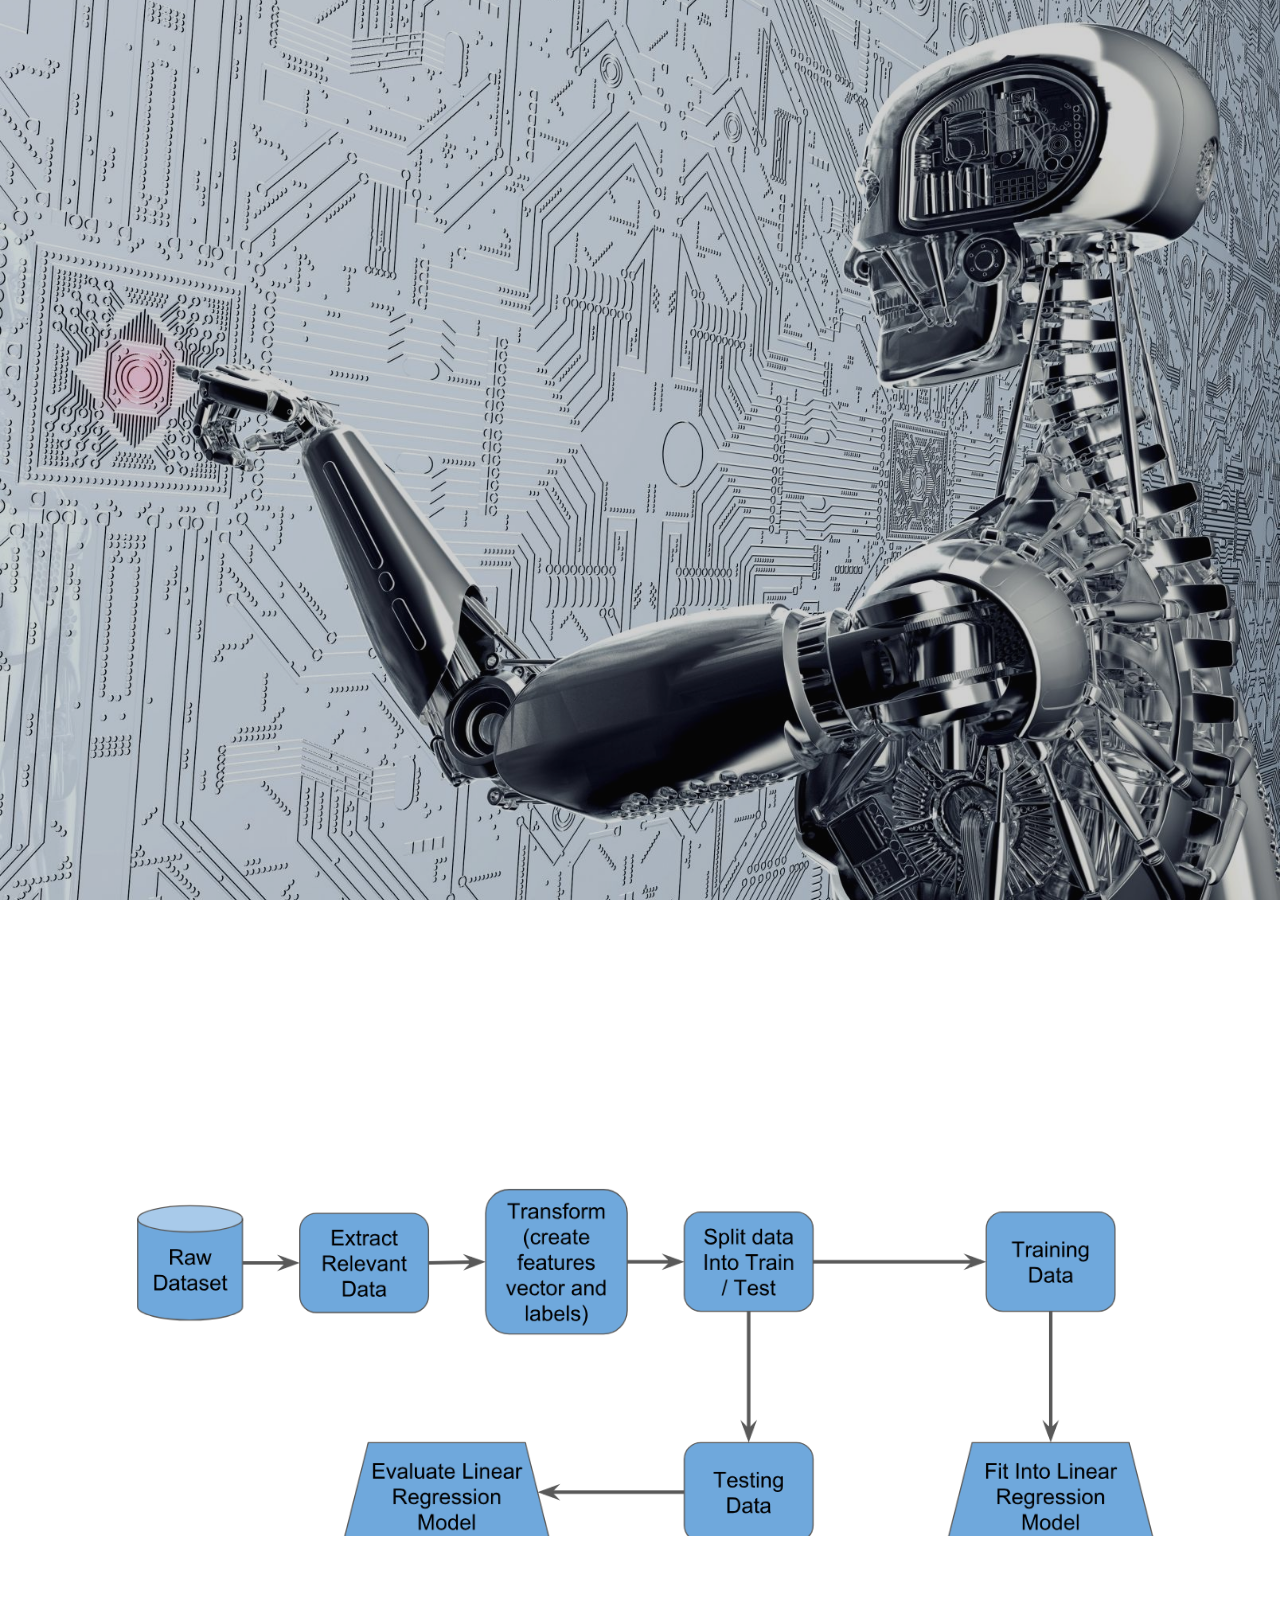
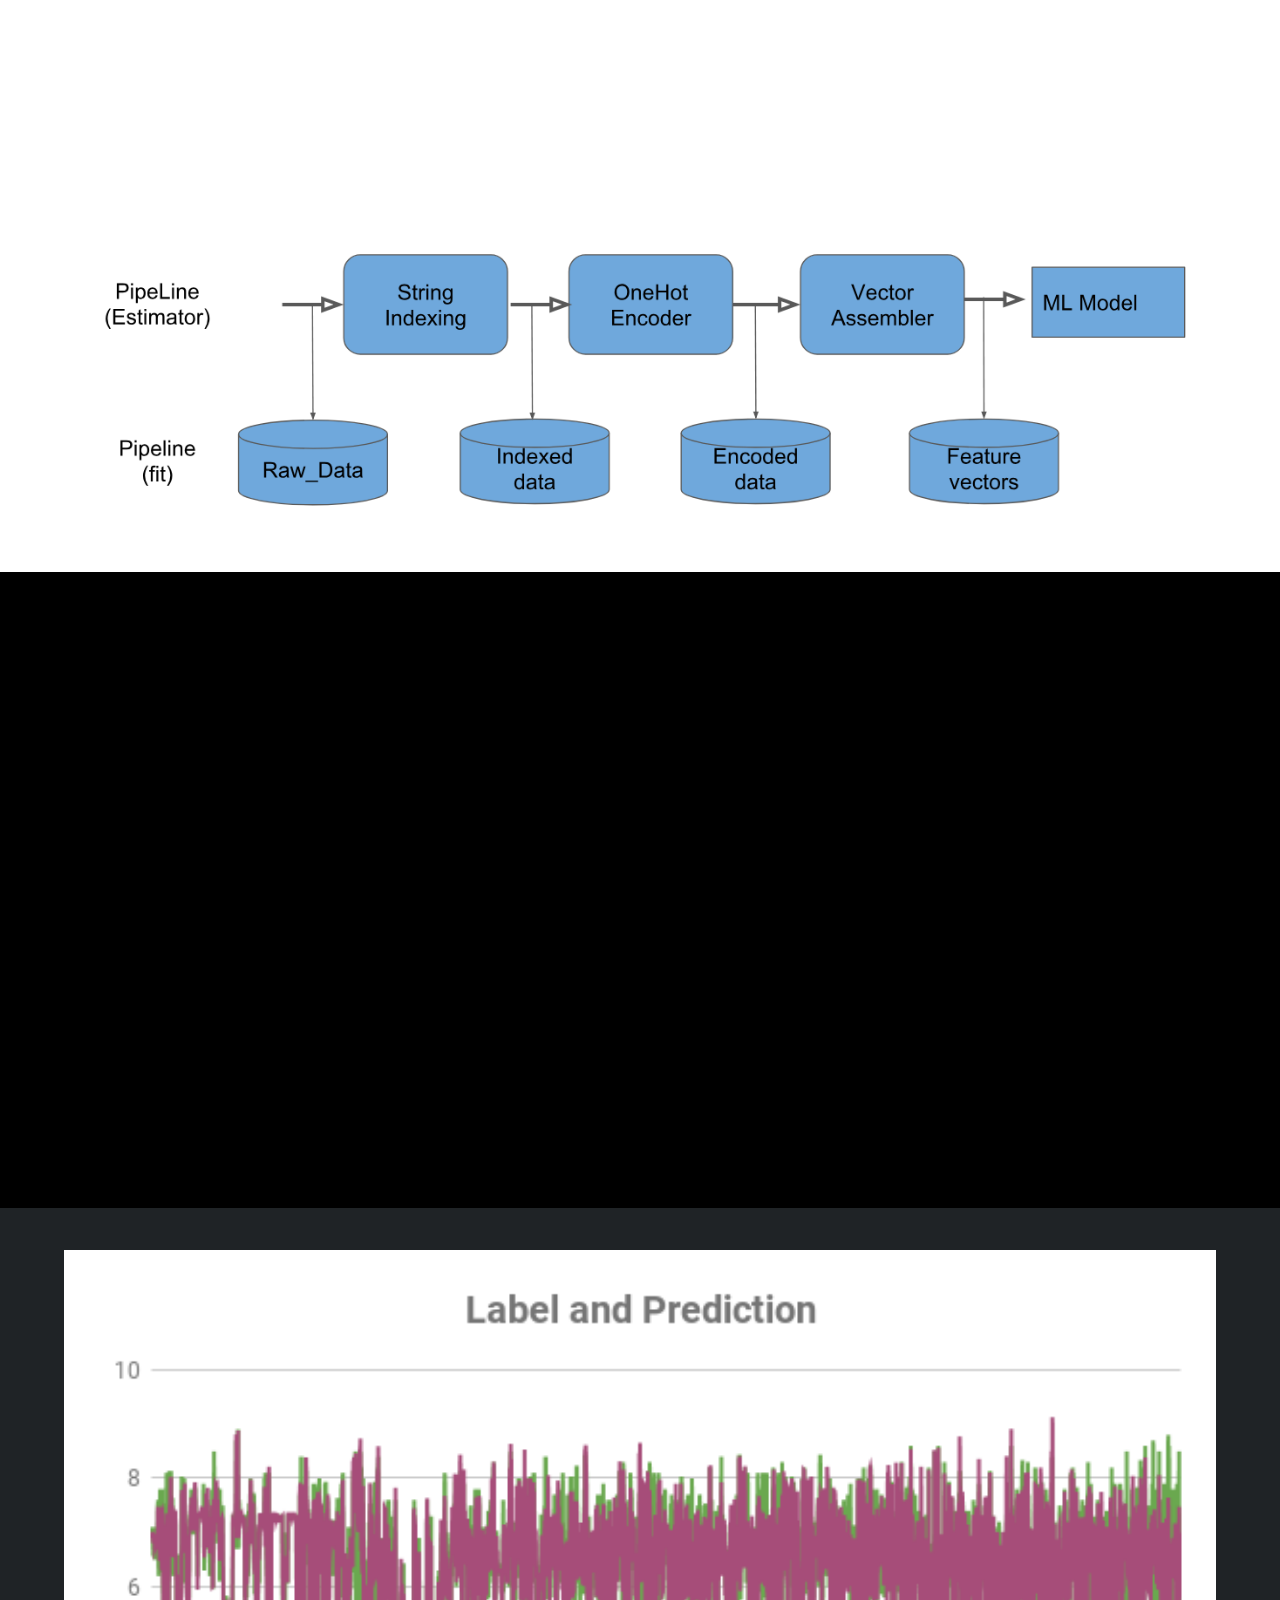
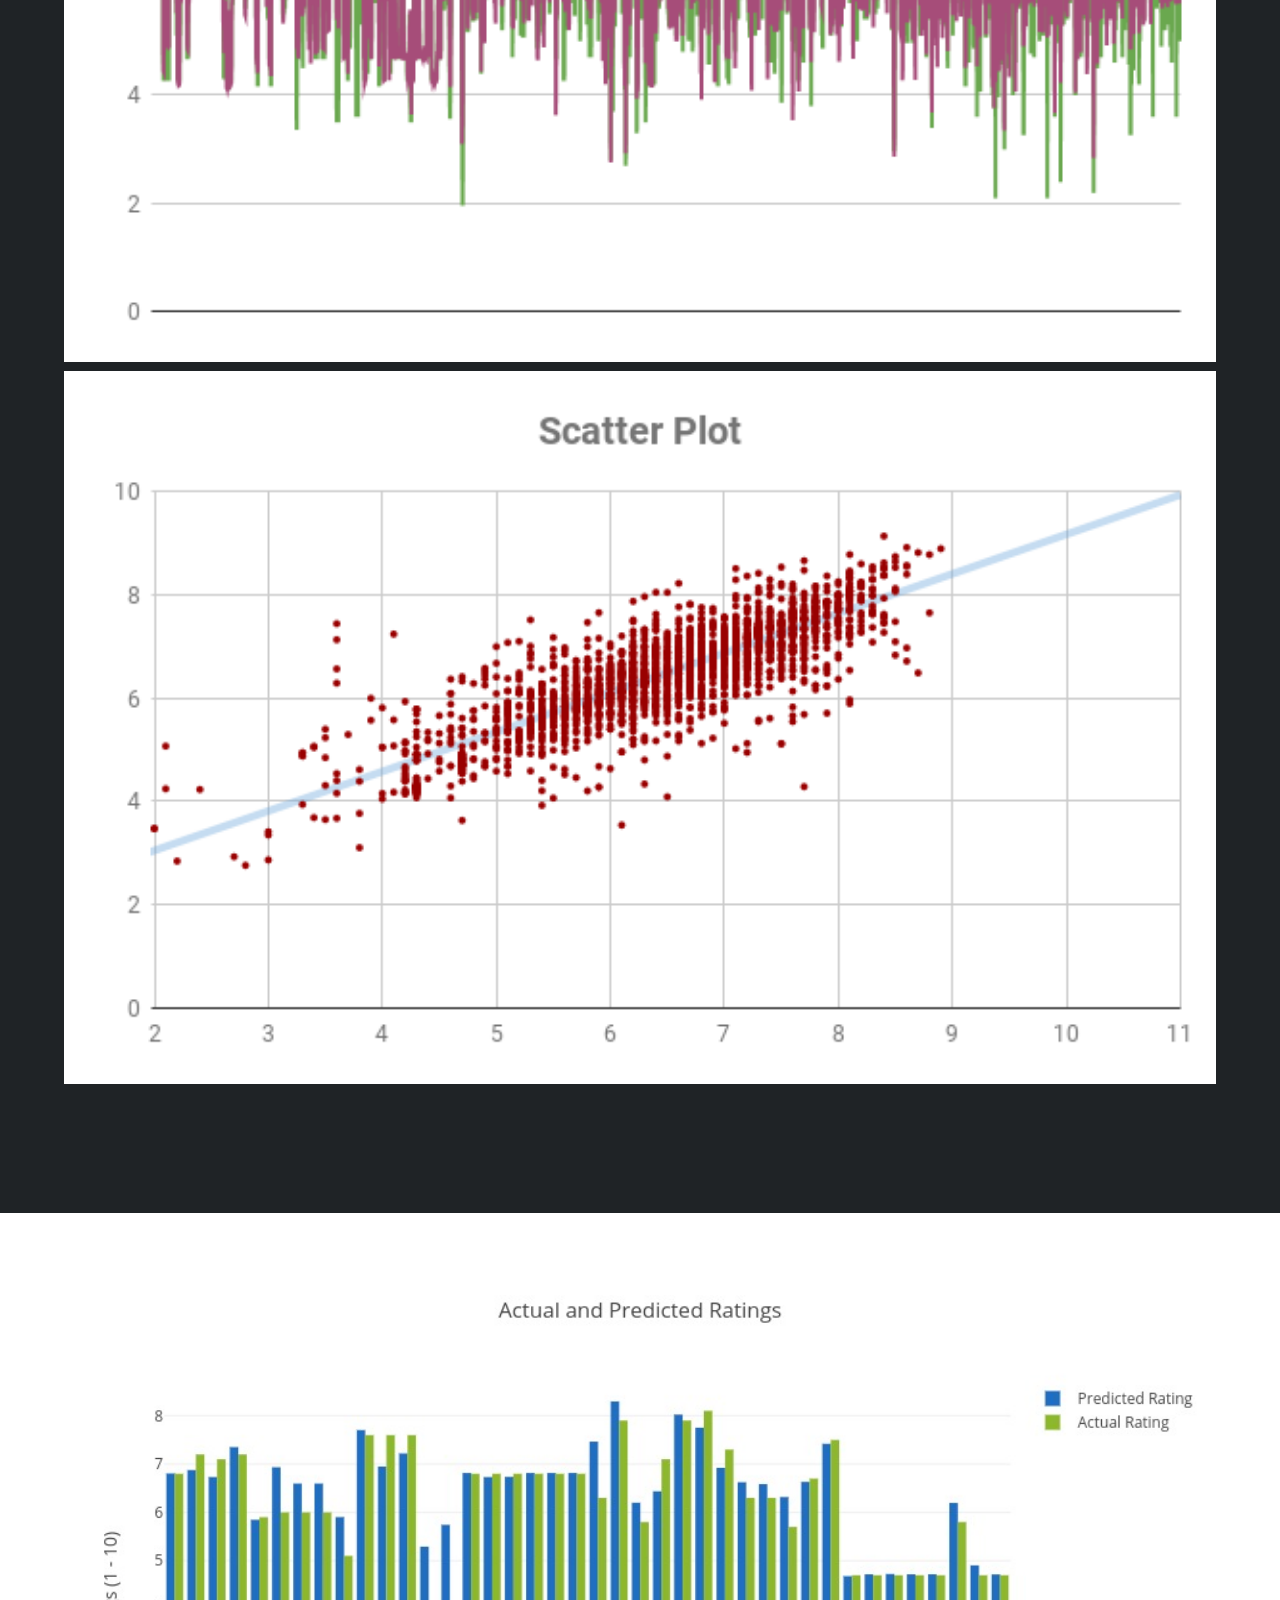
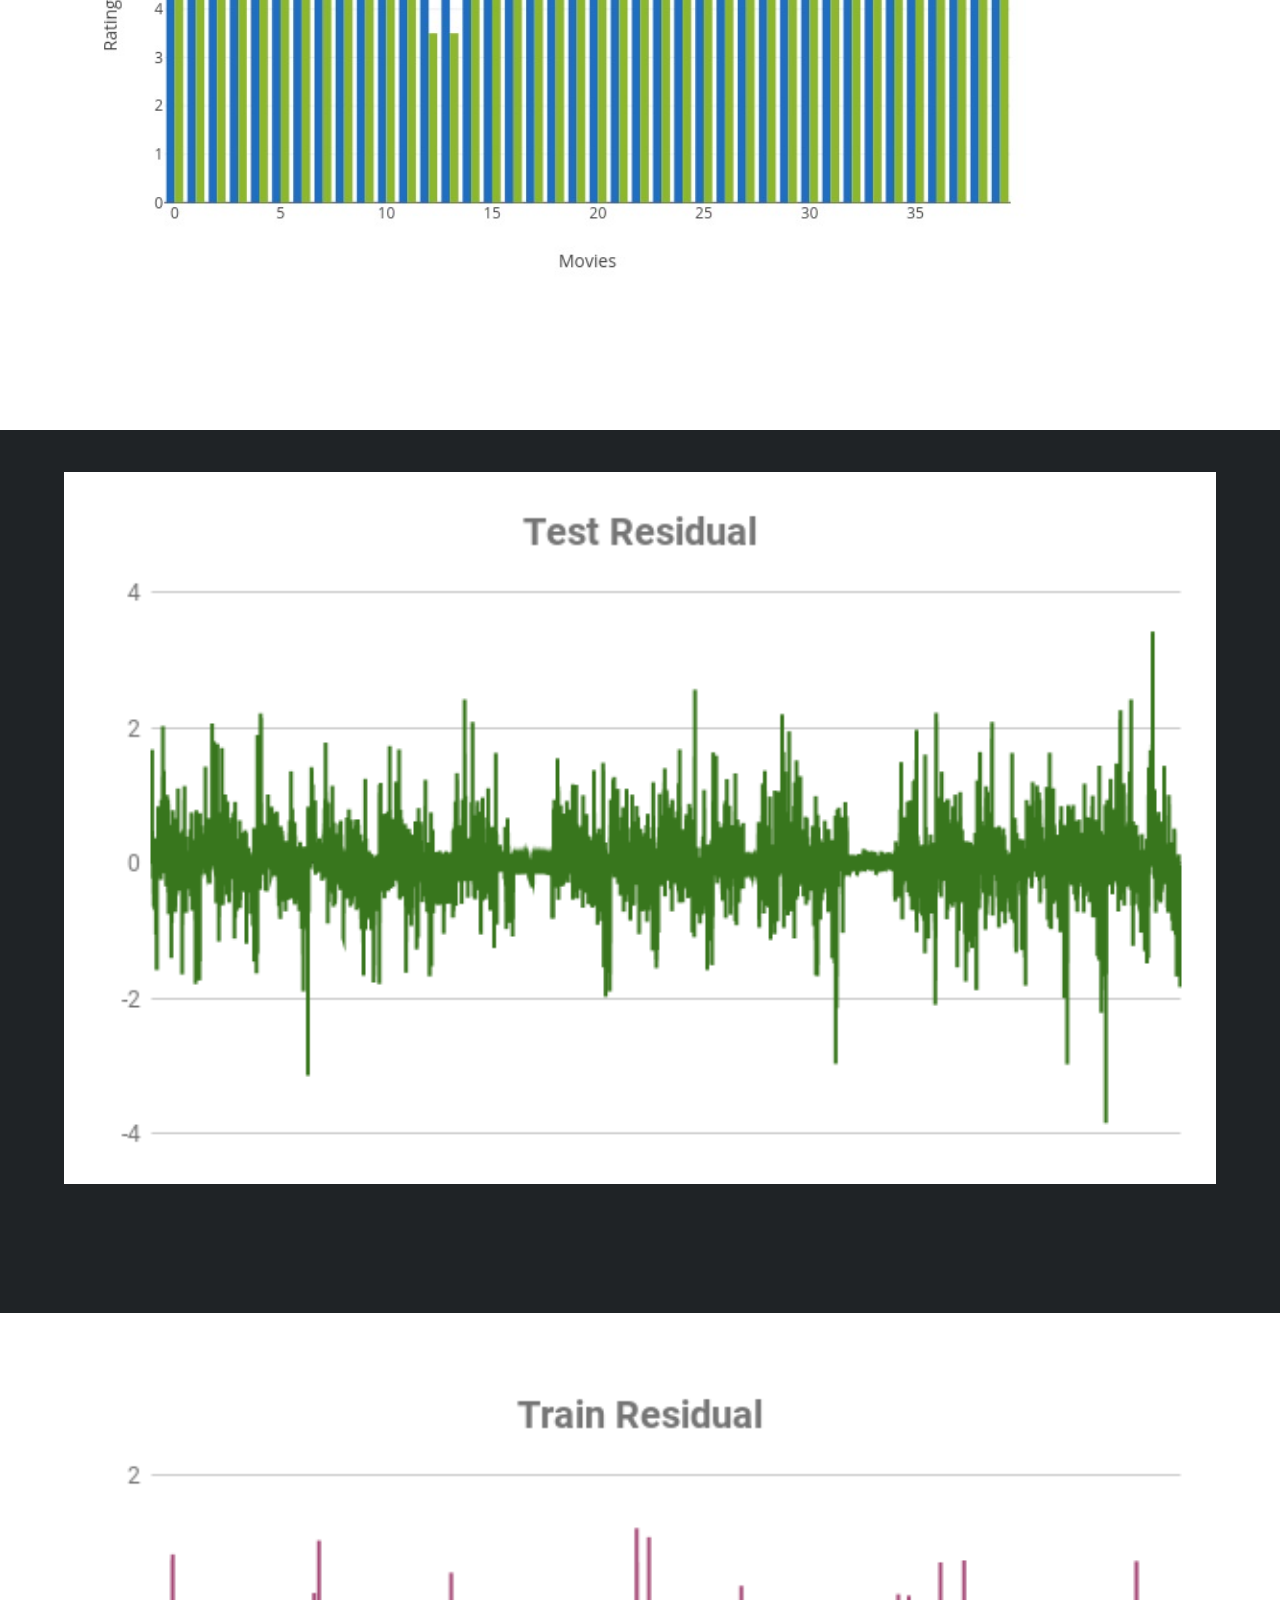
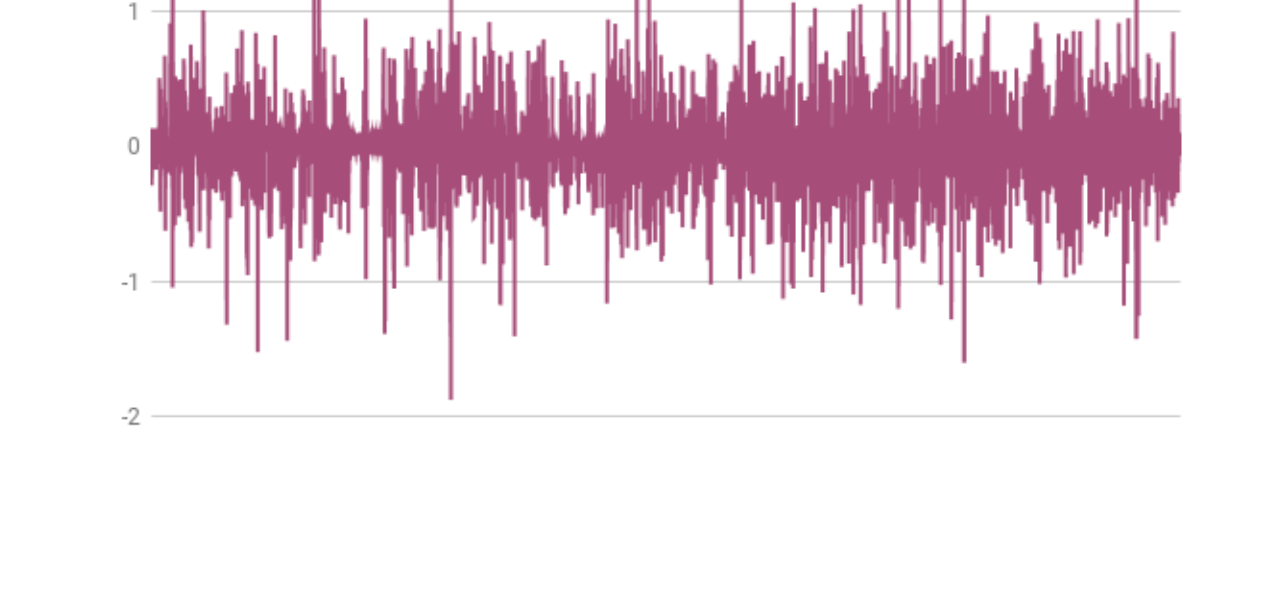
==== machine learning.html @ f6839bbe "Add files via upload" ====
<!DOCTYPE html>
<html class="no-js" lang="en">
<head>

   <!--- basic page needs
   ================================================== -->
   <meta charset="utf-8">
	<title>MRPM</title>
	<meta name="description" content="">  
	<meta name="author" content="">

   <!-- mobile specific metas
   ================================================== -->
	<meta name="viewport" content="width=device-width, initial-scale=1, maximum-scale=1">

 	<!-- CSS
   ================================================== -->
   <link rel="stylesheet" href="css/base.css">
   <link rel="stylesheet" href="css/vendor.css">  
   <link rel="stylesheet" href="css/main.css">  

   <!-- script
   ================================================== -->
	<script src="js/modernizr.js"></script>
	<script src="js/pace.min.js"></script>

   <!-- favicons
	================================================== -->
	<link rel="shortcut icon" href="abc.png" type="image/x-icon">
	<link rel="icon" href="abc.png" type="image/x-icon">

</head>

<body id="top">


   <!-- Machine Learning
   ================================================== -->
   <section id="home" style="background-image: url(./images/ml1.jpg);">
    <div class="overlay"></div>
    <div class="home-content-table">  
       <div class="home-content-tablecell">
        <div class="row">
          <div class="col-twelve">            
            <h3 class="animate-intro"></h3>
            <h1 class="animate-intro">
              Machine <br>
              Learning
            </h1> 
            <div class="more animate-intro">
              <a class="smoothscroll button stroke" href="#about">
                Learn More
              </a>
            </div>    
          </div> <!-- end col-twelve --> 
        </div> <!-- end row --> 
       </div> <!-- end home-content-tablecell -->        
    </div> <!-- end home-content-table -->
   </section> <!-- end home -->

<!-- Architecture
   ================================================== -->
   <section id="ML Architecture">
   <section id="about">
      <div class="col-full">
        <h3 class="animate-this">Architecture</h3>
        <img src="images/ML Archi.png" alt="Architecture" style="width:90%;height:90%;">
   </section> <!-- end about -->
 </section>


 <!-- Architecture
   ================================================== -->
   <section id="Pipeline">
   <section id="about">
      <div class="col-full">
        <h3 class="animate-this">Pipeline</h3>
        <img src="images/ML pipeline.png" alt="Pipeline" style="width:90%;height:90%;">
   </section> <!-- end about -->
 </section>


  <!-- about
   ================================================== -->
   <section id="about" style="background: black;">

    <div class="row about-wrap">
      <div class="col-full">
        <div class="about-profile-bg"></div>
        <div class="intro">
          <h3 class="animate-this">Result</h3><br><br>
          <div class="col-twelve">            
            <div class="more animate-intro">
              <div class="col-twelve">
                <a  class="smoothscroll button stroke" href="http://localhost:8888/notebooks/Movie_Rating_Prediction.ipynb/#/" target="_blank">Jupyter</a>
                <a  class="smoothscroll button stroke" href="#SP">Scatter Plot</a>
                <a  class="smoothscroll button stroke" href="#Comparison">Comparison</a>
                <a  class="smoothscroll button stroke" href="#Test">Test Residual</a>
                <a  class="smoothscroll button stroke" href="#Train">Train Residual</a>
                
              </div> 
            </div>   
            <script>
              function mySA(name) {
                var e = document.getElementById(name);
                 if(e.style.display === 'none')
                    e.style.display = 'block';
                 else
                    e.style.display = 'none';
                }
            </script> 
          </div> <!-- end col-twelve --> 
        </div> <!-- end row --> 
      </div> <!-- end col-full  -->
    </div> <!-- end about-wrap  -->
   </section> <!-- end about -->
 
 <!-- Jupyter
   ================================================== 
   <section id="Jupyter" style="display:block">
   <section id="about" >
      <iframe src="http://localhost:8888/notebooks/Movie_Rating_Prediction.ipynb/" style="height: 1000px; width: 90%;"></iframe>
   </section> 
 </section> -->

<!-- Plot
   ================================================== -->
   <section id="SP" style="display:block">
   <section id="about" style="background: #1f2326;">   
          <img src="images/graph/LabelPrediction.png" alt="LabelPrediction" style="width:90%;height:90%;">
          <img src="images/graph/scatterPlot.png" alt="scatterPlot" style="width:90%;height:90%;">
   </section> <!-- end about -->
 </section>

<!-- Comparison
   ================================================== -->
   <section id="Comparison" style="display:block">
   <section id="about">
      <img src="images/graph/Comparison.jpeg" alt="Comparison" style="width:90%;height:90%;">
   </section> <!-- end about -->
 </section>

<!-- Test Residual
   ================================================== -->
   <section id="Test" style="display:block">
   <section id="about" style="background: #1f2326;">    
      <img src="images/graph/Test Residual.png" alt="Test Residual" style="width:90%;height:90%;">
   </section> <!-- end about -->
 </section>

 <!-- Train Residual
   ================================================== -->
   <section id="Train" style="display:block">
   <section id="about" >
      <img src="images/graph/Train Residual.png" alt="Train Residual" style="width:90%;height:90%;">
   </section> <!-- end about -->
 </section>


   <!-- Java Script
   ================================================== --> 
   <script src="js/jquery-2.1.3.min.js"></script>
   <script src="js/plugins.js"></script>
   <script src="js/main.js"></script>

</body>

</html>
---- css/base.css ----
/* =================================================================== 
 *
 *  Infinity v1.0 Base Stylesheet
 *  01-02-2017
 *  ------------------------------------------------------------------
 *  TOC:
 *  01. reset
 *  02. basic/base setup styles
 *  03. grid
 *  04. MISC
 *
 * =================================================================== */

/* ===================================================================
 *  01. reset - normalize.css v3.0.2 | MIT License | git.io/normalize
 *
 * ------------------------------------------------------------------- */
html {
  font-family: sans-serif;
  -ms-text-size-adjust: 100%;
  -webkit-text-size-adjust: 100%;
}

body {
  margin: 0;
}

article,
aside,
details,
figcaption,
figure,
footer,
header,
hgroup,
main,
menu,
nav,
section,
summary {
  display: block;
}

audio, canvas, progress, video {
  display: inline-block;
  vertical-align: baseline;
}

audio:not([controls]) {
  display: none;
  height: 0;
}

[hidden],
template {
  display: none;
}

a {
  background: transparent;
}

a:active, a:hover {
  outline: 0;
}

abbr[title] {
  border-bottom: 1px dotted;
}

b, strong {
  font-weight: bold;
}

dfn {
  font-style: italic;
}

h1 {
  font-size: 2em;
  margin: 0.67em 0;
}

mark {
  background: #ff0;
  color: #000;
}

small {
  font-size: 80%;
}

sub,
sup {
  font-size: 75%;
  line-height: 0;
  position: relative;
  vertical-align: baseline;
}

sup {
  top: -0.5em;
}

sub {
  bottom: -0.25em;
}

img {
  border: 0;
}

svg:not(:root) {
  overflow: hidden;
}

figure {
  margin: 1em 40px;
}

hr {
  -moz-box-sizing: content-box;
  box-sizing: content-box;
  height: 0;
}

pre {
  overflow: auto;
}

code,
kbd,
pre,
samp {
  font-family: monospace, monospace;
  font-size: 1em;
}

button, input, optgroup,
select, textarea {
  color: inherit;
  font: inherit;
  margin: 0;
}

button {
  overflow: visible;
}

button, select {
  text-transform: none;
}

button,
html input[type="button"],
input[type="reset"],
input[type="submit"] {
  -webkit-appearance: button;
  cursor: pointer;
}

button[disabled],
html input[disabled] {
  cursor: default;
}

button::-moz-focus-inner,
input::-moz-focus-inner {
  border: 0;
  padding: 0;
}

input {
  line-height: normal;
}

input[type="checkbox"],
input[type="radio"] {
  box-sizing: border-box;
  padding: 0;
}

input[type="number"]::-webkit-inner-spin-button,
input[type="number"]::-webkit-outer-spin-button {
  height: auto;
}

input[type="search"] {
  -webkit-appearance: textfield;
  -moz-box-sizing: content-box;
  -webkit-box-sizing: content-box;
  box-sizing: content-box;
}

input[type="search"]::-webkit-search-cancel-button,
input[type="search"]::-webkit-search-decoration {
  -webkit-appearance: none;
}

fieldset {
  border: 1px solid #c0c0c0;
  margin: 0 2px;
  padding: 0.35em 0.625em 0.75em;
}

legend {
  border: 0;
  padding: 0;
}

textarea {
  overflow: auto;
}

optgroup {
  font-weight: bold;
}

table {
  border-collapse: collapse;
  border-spacing: 0;
}

td, th {
  padding: 0;
}

/* ===================================================================
 *  02. basic/base setup styles - (_basic.scss)
 *
 * ------------------------------------------------------------------- */
html {
  font-size: 62.5%;
  box-sizing: border-box;
}

*,
*::before,
*::after {
  box-sizing: inherit;
}

body {
  font-weight: normal;
  line-height: 1;
  text-rendering: optimizeLegibility;
  word-wrap: break-word;
  -webkit-overflow-scrolling: touch;
  -webkit-text-size-adjust: none;
}

body, input, button {
  -moz-osx-font-smoothing: grayscale;
  -webkit-font-smoothing: antialiased;
}

/* ------------------------------------------------------------------- 
 * Media - (_basic.scss)
 * ------------------------------------------------------------------- */
img, video {
  max-width: 100%;
  height: auto;
}

/* ------------------------------------------------------------------- 
 * Typography resets - (_basic.scss)
 * ------------------------------------------------------------------- */
div, dl, dt, dd, ul, ol, li, h1, h2, h3, h4, h5, h6, pre, form, p, blockquote, th, td {
  margin: 0;
  padding: 0;
}

h1, h2, h3, h4, h5, h6 {
  -webkit-font-variant-ligatures: common-ligatures;
  -moz-font-variant-ligatures: common-ligatures;
  font-variant-ligatures: common-ligatures;
  text-rendering: optimizeLegibility;
}

em, i {
  font-style: italic;
  line-height: inherit;
}

strong, b {
  font-weight: bold;
  line-height: inherit;
}

small {
  font-size: 60%;
  line-height: inherit;
}

ol, ul {
  list-style: none;
}

li {
  display: block;
}

/* ------------------------------------------------------------------- 
 * links - (_basic.scss)
 * ------------------------------------------------------------------- */
a {
  text-decoration: none;
  line-height: inherit;
}

a img {
  border: none;
}

/* ------------------------------------------------------------------- 
 * inputs - (_basic.scss)
 * ------------------------------------------------------------------- */
fieldset {
  margin: 0;
  padding: 0;
}

input[type="email"],
input[type="number"],
input[type="search"],
input[type="text"],
input[type="tel"],
input[type="url"],
input[type="password"],
textarea {
  -webkit-appearance: none;
  -moz-appearance: none;
  -ms-appearance: none;
  -o-appearance: none;
  appearance: none;
}

/* ===================================================================
 *  03. grid - (_grid.scss)
 *
 * ------------------------------------------------------------------- */
.row {
  width: 94%;
  max-width: 1170px;
  margin: 0 auto;
}
.row:before, .row:after {
  content: "";
  display: table;
}
.row:after {
  clear: both;
}

.row .row {
  width: auto;
  max-width: none;
  margin-left: -20px;
  margin-right: -20px;
}

[class*="col-"], .bgrid {
  float: left;
}

[class*="col-"] + [class*="col-"].end {
  float: right;
}

[class*="col-"] {
  padding: 0 20px;
}

.col-one {
  width: 8.33333%;
}

.col-two, .col-1-6 {
  width: 16.66667%;
}

.col-three, .col-1-4 {
  width: 25%;
}

.col-four, .col-1-3 {
  width: 33.33333%;
}

.col-five {
  width: 41.66667%;
}

.col-six, .col-1-2 {
  width: 50%;
}

.col-seven {
  width: 58.33333%;
}

.col-eight, .col-2-3 {
  width: 66.66667%;
}

.col-nine, .col-3-4 {
  width: 75%;
}

.col-ten, .col-5-6 {
  width: 83.33333%;
}

.col-eleven {
  width: 91.66667%;
}

.col-twelve, .col-full {
  width: 100%;
}

/* ------------------------------------------------------------------- 
 * small screens - (_grid.scss)
 * ------------------------------------------------------------------- */
@media screen and (max-width: 1024px) {
  .row .row {
    margin-left: -18px;
    margin-right: -18px;
  }

  [class*="col-"] {
    padding: 0 18px;
  }
}
/* ------------------------------------------------------------------- 
 * tablets - (_grid.scss)
 * ------------------------------------------------------------------- */
@media screen and (max-width: 768px) {
  .row {
    width: auto;
    padding-left: 30px;
    padding-right: 30px;
  }

  .row .row {
    padding-left: 0;
    padding-right: 0;
    margin-left: -15px;
    margin-right: -15px;
  }

  [class*="col-"] {
    padding: 0 15px;
  }

  .tab-1-4 {
    width: 25%;
  }

  .tab-1-3 {
    width: 33.33333%;
  }

  .tab-1-2 {
    width: 50%;
  }

  .tab-2-3 {
    width: 66.66667%;
  }

  .tab-3-4 {
    width: 75%;
  }

  .tab-full {
    width: 100%;
  }
}
/* ------------------------------------------------------------------- 
 * large mobile devices - (_grid.scss)
 * ------------------------------------------------------------------- */
@media screen and (max-width: 600px) {
  .row {
    padding-left: 25px;
    padding-right: 25px;
  }

  .row .row {
    margin-left: -10px;
    margin-right: -10px;
  }

  [class*="col-"] {
    padding: 0 10px;
  }

  .mob-1-4 {
    width: 25%;
  }

  .mob-1-2 {
    width: 50%;
  }

  .mob-3-4 {
    width: 75%;
  }

  .mob-full {
    width: 100%;
  }
}
/* ------------------------------------------------------------------- 
 * small mobile devices - (_grid.scss)
 * ------------------------------------------------------------------- */
@media screen and (max-width: 400px) {
  .row .row {
    padding-left: 0;
    padding-right: 0;
    margin-left: 0;
    margin-right: 0;
  }

  [class*="col-"] {
    width: 100% !important;
    float: none !important;
    clear: both !important;
    margin-left: 0;
    margin-right: 0;
    padding: 0;
  }

  [class*="col-"] + [class*="col-"].end {
    float: none;
  }
}
/* ===================================================================
 * block grids - (_grid.scss)
 *
 * ------------------------------------------------------------------- */
[class*="block-"]:before, [class*="block-"]:after {
  content: "";
  display: table;
}
[class*="block-"]:after {
  clear: both;
}

.block-1-6 .bgrid {
  width: 16.66667%;
}

.block-1-4 .bgrid {
  width: 25%;
}

.block-1-3 .bgrid {
  width: 33.33333%;
}

.block-1-2 .bgrid {
  width: 50%;
}

/**
 * Clearing for block grid columns. Allow columns with 
 * different heights to align properly.
 */
.block-1-6 .bgrid:nth-child(6n+1),
.block-1-4 .bgrid:nth-child(4n+1),
.block-1-3 .bgrid:nth-child(3n+1),
.block-1-2 .bgrid:nth-child(2n+1) {
  clear: both;
}

/* ------------------------------------------------------------------- 
 * small screens - (_grid.scss)
 * ------------------------------------------------------------------- */
@media screen and (max-width: 1024px) {
  .block-s-1-6 .bgrid {
    width: 16.66667%;
  }

  .block-s-1-4 .bgrid {
    width: 25%;
  }

  .block-s-1-3 .bgrid {
    width: 33.33333%;
  }

  .block-s-1-2 .bgrid {
    width: 50%;
  }

  .block-s-full .bgrid {
    width: 100%;
    clear: both;
  }

  [class*="block-s-"] .bgrid:nth-child(n) {
    clear: none;
  }

  .block-s-1-6 .bgrid:nth-child(6n+1),
  .block-s-1-4 .bgrid:nth-child(4n+1),
  .block-s-1-3 .bgrid:nth-child(3n+1),
  .block-s-1-2 .bgrid:nth-child(2n+1) {
    clear: both;
  }
}
/* ------------------------------------------------------------------- 
 * tablets - (_grid.scss)
 * ------------------------------------------------------------------- */
@media screen and (max-width: 768px) {
  .block-tab-1-6 .bgrid {
    width: 16.66667%;
  }

  .block-tab-1-4 .bgrid {
    width: 25%;
  }

  .block-tab-1-3 .bgrid {
    width: 33.33333%;
  }

  .block-tab-1-2 .bgrid {
    width: 50%;
  }

  .block-tab-full .bgrid {
    width: 100%;
    clear: both;
  }

  [class*="block-tab-"] .bgrid:nth-child(n) {
    clear: none;
  }

  .block-tab-1-6 .bgrid:nth-child(6n+1),
  .block-tab-1-4 .bgrid:nth-child(4n+1),
  .block-tab-1-3 .bgrid:nth-child(3n+1),
  .block-tab-1-2 .bgrid:nth-child(2n+1) {
    clear: both;
  }
}
/* ------------------------------------------------------------------- 
 * large mobile devices - (_grid.scss)
 * ------------------------------------------------------------------- */
@media screen and (max-width: 600px) {
  .block-mob-1-6 .bgrid {
    width: 16.66667%;
  }

  .block-mob-1-4 .bgrid {
    width: 25%;
  }

  .block-mob-1-3 .bgrid {
    width: 33.33333%;
  }

  .block-mob-1-2 .bgrid {
    width: 50%;
  }

  .block-mob-full .bgrid {
    width: 100%;
    clear: both;
  }

  [class*="block-mob-"] .bgrid:nth-child(n) {
    clear: none;
  }

  .block-mob-1-6 .bgrid:nth-child(6n+1),
  .block-mob-1-4 .bgrid:nth-child(4n+1),
  .block-mob-1-3 .bgrid:nth-child(3n+1),
  .block-mob-1-2 .bgrid:nth-child(2n+1) {
    clear: both;
  }
}
/* ------------------------------------------------------------------- 
 * stack on small mobile devices - (_grid.scss)
 * ------------------------------------------------------------------- */
@media screen and (max-width: 400px) {
  .stack .bgrid {
    width: 100% !important;
    float: none !important;
    clear: both !important;
    margin-left: 0;
    margin-right: 0;
  }
}
/* ===================================================================
 *  04. MISC  - (_grid.scss)
 *
 * ------------------------------------------------------------------- */
 
/* Clearing - (http://nicolasgallagher.com/micro-clearfix-hack/
 */
.group:before, .group:after {
  content: "";
  display: table;
}
.group:after {
  clear: both;
}

/* Misc Helper Styles 
 */
.hide {
  display: none;
}

.invisible {
  visibility: hidden;
}

.antialiased {
  -webkit-font-smoothing: antialiased;
  -moz-osx-font-smoothing: grayscale;
}

.overflow-hidden {
  overflow: hidden;
}

.remove-bottom {
  margin-bottom: 0;
}

.half-bottom {
  margin-bottom: 1.5rem !important;
}

.add-bottom {
  margin-bottom: 3rem !important;
}

.no-border {
  border: none;
}

.full-width {
  width: 100%;
}

.text-center {
  text-align: center;
}

.text-left {
  text-align: left;
}

.text-right {
  text-align: right;
}

.pull-left {
  float: left;
}

.pull-right {
  float: right;
}

.align-center {
  margin-left: auto;
  margin-right: auto;
  text-align: center;
}
---- css/vendor.css ----
/* =================================================================== 
 *
 *  Infinity v1.0 Vendor/Third Party CSS 
 *  01-02-2017
 *  ------------------------------------------------------------------
 *
 *  TOC:
 *  01. Animate.css
 *  02. Lightgallery 
 *  03. Owl Carousel 
 *  04. Flexslider
 *
 * =================================================================== */

/**
 * 01. 
 * Animate.css - http://daneden.me/animate
 * Licensed under the MIT license - http://opensource.org/licenses/MIT
 *
 * Copyright (c) 2015 Daniel Eden
 * ===================================================================
 */
.animated {
  -webkit-animation-duration: 1s;
  animation-duration: 1s;
  -webkit-animation-fill-mode: both;
  animation-fill-mode: both;
}

.animated.infinite {
  -webkit-animation-iteration-count: infinite;
  animation-iteration-count: infinite;
}

.animated.hinge {
  -webkit-animation-duration: 2s;
  animation-duration: 2s;
}

.animated.bounceIn, .animated.bounceOut, .animated.flipOutX, .animated.flipOutY {
  -webkit-animation-duration: .75s;
  animation-duration: .75s;
}

@-webkit-keyframes bounce {
  20%,53%,80%,from,to {
    -webkit-animation-timing-function: cubic-bezier(0.215, 0.61, 0.355, 1);
    animation-timing-function: cubic-bezier(0.215, 0.61, 0.355, 1);
    -webkit-transform: translate3d(0, 0, 0);
    transform: translate3d(0, 0, 0);
  }
  40%,43% {
    -webkit-animation-timing-function: cubic-bezier(0.755, 0.05, 0.855, 0.06);
    animation-timing-function: cubic-bezier(0.755, 0.05, 0.855, 0.06);
    -webkit-transform: translate3d(0, -30px, 0);
    transform: translate3d(0, -30px, 0);
  }
  70% {
    -webkit-animation-timing-function: cubic-bezier(0.755, 0.05, 0.855, 0.06);
    animation-timing-function: cubic-bezier(0.755, 0.05, 0.855, 0.06);
    -webkit-transform: translate3d(0, -15px, 0);
    transform: translate3d(0, -15px, 0);
  }
  90% {
    -webkit-transform: translate3d(0, -4px, 0);
    transform: translate3d(0, -4px, 0);
  }
}
@keyframes bounce {
  20%,53%,80%,from,to {
    -webkit-animation-timing-function: cubic-bezier(0.215, 0.61, 0.355, 1);
    animation-timing-function: cubic-bezier(0.215, 0.61, 0.355, 1);
    -webkit-transform: translate3d(0, 0, 0);
    transform: translate3d(0, 0, 0);
  }
  40%,43% {
    -webkit-animation-timing-function: cubic-bezier(0.755, 0.05, 0.855, 0.06);
    animation-timing-function: cubic-bezier(0.755, 0.05, 0.855, 0.06);
    -webkit-transform: translate3d(0, -30px, 0);
    transform: translate3d(0, -30px, 0);
  }
  70% {
    -webkit-animation-timing-function: cubic-bezier(0.755, 0.05, 0.855, 0.06);
    animation-timing-function: cubic-bezier(0.755, 0.05, 0.855, 0.06);
    -webkit-transform: translate3d(0, -15px, 0);
    transform: translate3d(0, -15px, 0);
  }
  90% {
    -webkit-transform: translate3d(0, -4px, 0);
    transform: translate3d(0, -4px, 0);
  }
}
.bounce {
  -webkit-animation-name: bounce;
  animation-name: bounce;
  -webkit-transform-origin: center bottom;
  transform-origin: center bottom;
}

@-webkit-keyframes flash {
  50%,from,to {
    opacity: 1;
  }
  25%,75% {
    opacity: 0;
  }
}
@keyframes flash {
  50%,from,to {
    opacity: 1;
  }
  25%,75% {
    opacity: 0;
  }
}
.flash {
  -webkit-animation-name: flash;
  animation-name: flash;
}

@-webkit-keyframes pulse {
  from {
    -webkit-transform: scale3d(1, 1, 1);
    transform: scale3d(1, 1, 1);
  }
  50% {
    -webkit-transform: scale3d(1.05, 1.05, 1.05);
    transform: scale3d(1.05, 1.05, 1.05);
  }
  to {
    -webkit-transform: scale3d(1, 1, 1);
    transform: scale3d(1, 1, 1);
  }
}
@keyframes pulse {
  from {
    -webkit-transform: scale3d(1, 1, 1);
    transform: scale3d(1, 1, 1);
  }
  50% {
    -webkit-transform: scale3d(1.05, 1.05, 1.05);
    transform: scale3d(1.05, 1.05, 1.05);
  }
  to {
    -webkit-transform: scale3d(1, 1, 1);
    transform: scale3d(1, 1, 1);
  }
}
.pulse {
  -webkit-animation-name: pulse;
  animation-name: pulse;
}

@-webkit-keyframes rubberBand {
  from {
    -webkit-transform: scale3d(1, 1, 1);
    transform: scale3d(1, 1, 1);
  }
  30% {
    -webkit-transform: scale3d(1.25, 0.75, 1);
    transform: scale3d(1.25, 0.75, 1);
  }
  40% {
    -webkit-transform: scale3d(0.75, 1.25, 1);
    transform: scale3d(0.75, 1.25, 1);
  }
  50% {
    -webkit-transform: scale3d(1.15, 0.85, 1);
    transform: scale3d(1.15, 0.85, 1);
  }
  65% {
    -webkit-transform: scale3d(0.95, 1.05, 1);
    transform: scale3d(0.95, 1.05, 1);
  }
  75% {
    -webkit-transform: scale3d(1.05, 0.95, 1);
    transform: scale3d(1.05, 0.95, 1);
  }
  to {
    -webkit-transform: scale3d(1, 1, 1);
    transform: scale3d(1, 1, 1);
  }
}
@keyframes rubberBand {
  from {
    -webkit-transform: scale3d(1, 1, 1);
    transform: scale3d(1, 1, 1);
  }
  30% {
    -webkit-transform: scale3d(1.25, 0.75, 1);
    transform: scale3d(1.25, 0.75, 1);
  }
  40% {
    -webkit-transform: scale3d(0.75, 1.25, 1);
    transform: scale3d(0.75, 1.25, 1);
  }
  50% {
    -webkit-transform: scale3d(1.15, 0.85, 1);
    transform: scale3d(1.15, 0.85, 1);
  }
  65% {
    -webkit-transform: scale3d(0.95, 1.05, 1);
    transform: scale3d(0.95, 1.05, 1);
  }
  75% {
    -webkit-transform: scale3d(1.05, 0.95, 1);
    transform: scale3d(1.05, 0.95, 1);
  }
  to {
    -webkit-transform: scale3d(1, 1, 1);
    transform: scale3d(1, 1, 1);
  }
}
.rubberBand {
  -webkit-animation-name: rubberBand;
  animation-name: rubberBand;
}

@-webkit-keyframes shake {
  from,to {
    -webkit-transform: translate3d(0, 0, 0);
    transform: translate3d(0, 0, 0);
  }
  10%,30%,50%,70%,90% {
    -webkit-transform: translate3d(-10px, 0, 0);
    transform: translate3d(-10px, 0, 0);
  }
  20%,40%,60%,80% {
    -webkit-transform: translate3d(10px, 0, 0);
    transform: translate3d(10px, 0, 0);
  }
}
@keyframes shake {
  from,to {
    -webkit-transform: translate3d(0, 0, 0);
    transform: translate3d(0, 0, 0);
  }
  10%,30%,50%,70%,90% {
    -webkit-transform: translate3d(-10px, 0, 0);
    transform: translate3d(-10px, 0, 0);
  }
  20%,40%,60%,80% {
    -webkit-transform: translate3d(10px, 0, 0);
    transform: translate3d(10px, 0, 0);
  }
}
.shake {
  -webkit-animation-name: shake;
  animation-name: shake;
}

@-webkit-keyframes swing {
  20% {
    -webkit-transform: rotate3d(0, 0, 1, 15deg);
    transform: rotate3d(0, 0, 1, 15deg);
  }
  40% {
    -webkit-transform: rotate3d(0, 0, 1, -10deg);
    transform: rotate3d(0, 0, 1, -10deg);
  }
  60% {
    -webkit-transform: rotate3d(0, 0, 1, 5deg);
    transform: rotate3d(0, 0, 1, 5deg);
  }
  80% {
    -webkit-transform: rotate3d(0, 0, 1, -5deg);
    transform: rotate3d(0, 0, 1, -5deg);
  }
  to {
    -webkit-transform: rotate3d(0, 0, 1, 0deg);
    transform: rotate3d(0, 0, 1, 0deg);
  }
}
@keyframes swing {
  20% {
    -webkit-transform: rotate3d(0, 0, 1, 15deg);
    transform: rotate3d(0, 0, 1, 15deg);
  }
  40% {
    -webkit-transform: rotate3d(0, 0, 1, -10deg);
    transform: rotate3d(0, 0, 1, -10deg);
  }
  60% {
    -webkit-transform: rotate3d(0, 0, 1, 5deg);
    transform: rotate3d(0, 0, 1, 5deg);
  }
  80% {
    -webkit-transform: rotate3d(0, 0, 1, -5deg);
    transform: rotate3d(0, 0, 1, -5deg);
  }
  to {
    -webkit-transform: rotate3d(0, 0, 1, 0deg);
    transform: rotate3d(0, 0, 1, 0deg);
  }
}
.swing {
  -webkit-transform-origin: top center;
  transform-origin: top center;
  -webkit-animation-name: swing;
  animation-name: swing;
}

@-webkit-keyframes tada {
  from {
    -webkit-transform: scale3d(1, 1, 1);
    transform: scale3d(1, 1, 1);
  }
  10%,20% {
    -webkit-transform: scale3d(0.9, 0.9, 0.9) rotate3d(0, 0, 1, -3deg);
    transform: scale3d(0.9, 0.9, 0.9) rotate3d(0, 0, 1, -3deg);
  }
  30%,50%,70%,90% {
    -webkit-transform: scale3d(1.1, 1.1, 1.1) rotate3d(0, 0, 1, 3deg);
    transform: scale3d(1.1, 1.1, 1.1) rotate3d(0, 0, 1, 3deg);
  }
  40%,60%,80% {
    -webkit-transform: scale3d(1.1, 1.1, 1.1) rotate3d(0, 0, 1, -3deg);
    transform: scale3d(1.1, 1.1, 1.1) rotate3d(0, 0, 1, -3deg);
  }
  to {
    -webkit-transform: scale3d(1, 1, 1);
    transform: scale3d(1, 1, 1);
  }
}
@keyframes tada {
  from {
    -webkit-transform: scale3d(1, 1, 1);
    transform: scale3d(1, 1, 1);
  }
  10%,20% {
    -webkit-transform: scale3d(0.9, 0.9, 0.9) rotate3d(0, 0, 1, -3deg);
    transform: scale3d(0.9, 0.9, 0.9) rotate3d(0, 0, 1, -3deg);
  }
  30%,50%,70%,90% {
    -webkit-transform: scale3d(1.1, 1.1, 1.1) rotate3d(0, 0, 1, 3deg);
    transform: scale3d(1.1, 1.1, 1.1) rotate3d(0, 0, 1, 3deg);
  }
  40%,60%,80% {
    -webkit-transform: scale3d(1.1, 1.1, 1.1) rotate3d(0, 0, 1, -3deg);
    transform: scale3d(1.1, 1.1, 1.1) rotate3d(0, 0, 1, -3deg);
  }
  to {
    -webkit-transform: scale3d(1, 1, 1);
    transform: scale3d(1, 1, 1);
  }
}
.tada {
  -webkit-animation-name: tada;
  animation-name: tada;
}

@-webkit-keyframes wobble {
  from {
    -webkit-transform: none;
    transform: none;
  }
  15% {
    -webkit-transform: translate3d(-25%, 0, 0) rotate3d(0, 0, 1, -5deg);
    transform: translate3d(-25%, 0, 0) rotate3d(0, 0, 1, -5deg);
  }
  30% {
    -webkit-transform: translate3d(20%, 0, 0) rotate3d(0, 0, 1, 3deg);
    transform: translate3d(20%, 0, 0) rotate3d(0, 0, 1, 3deg);
  }
  45% {
    -webkit-transform: translate3d(-15%, 0, 0) rotate3d(0, 0, 1, -3deg);
    transform: translate3d(-15%, 0, 0) rotate3d(0, 0, 1, -3deg);
  }
  60% {
    -webkit-transform: translate3d(10%, 0, 0) rotate3d(0, 0, 1, 2deg);
    transform: translate3d(10%, 0, 0) rotate3d(0, 0, 1, 2deg);
  }
  75% {
    -webkit-transform: translate3d(-5%, 0, 0) rotate3d(0, 0, 1, -1deg);
    transform: translate3d(-5%, 0, 0) rotate3d(0, 0, 1, -1deg);
  }
  to {
    -webkit-transform: none;
    transform: none;
  }
}
@keyframes wobble {
  from {
    -webkit-transform: none;
    transform: none;
  }
  15% {
    -webkit-transform: translate3d(-25%, 0, 0) rotate3d(0, 0, 1, -5deg);
    transform: translate3d(-25%, 0, 0) rotate3d(0, 0, 1, -5deg);
  }
  30% {
    -webkit-transform: translate3d(20%, 0, 0) rotate3d(0, 0, 1, 3deg);
    transform: translate3d(20%, 0, 0) rotate3d(0, 0, 1, 3deg);
  }
  45% {
    -webkit-transform: translate3d(-15%, 0, 0) rotate3d(0, 0, 1, -3deg);
    transform: translate3d(-15%, 0, 0) rotate3d(0, 0, 1, -3deg);
  }
  60% {
    -webkit-transform: translate3d(10%, 0, 0) rotate3d(0, 0, 1, 2deg);
    transform: translate3d(10%, 0, 0) rotate3d(0, 0, 1, 2deg);
  }
  75% {
    -webkit-transform: translate3d(-5%, 0, 0) rotate3d(0, 0, 1, -1deg);
    transform: translate3d(-5%, 0, 0) rotate3d(0, 0, 1, -1deg);
  }
  to {
    -webkit-transform: none;
    transform: none;
  }
}
.wobble {
  -webkit-animation-name: wobble;
  animation-name: wobble;
}

@-webkit-keyframes jello {
  11.1%,from,to {
    -webkit-transform: none;
    transform: none;
  }
  22.2% {
    -webkit-transform: skewX(-12.5deg) skewY(-12.5deg);
    transform: skewX(-12.5deg) skewY(-12.5deg);
  }
  33.3% {
    -webkit-transform: skewX(6.25deg) skewY(6.25deg);
    transform: skewX(6.25deg) skewY(6.25deg);
  }
  44.4% {
    -webkit-transform: skewX(-3.125deg) skewY(-3.125deg);
    transform: skewX(-3.125deg) skewY(-3.125deg);
  }
  55.5% {
    -webkit-transform: skewX(1.5625deg) skewY(1.5625deg);
    transform: skewX(1.5625deg) skewY(1.5625deg);
  }
  66.6% {
    -webkit-transform: skewX(-0.78125deg) skewY(-0.78125deg);
    transform: skewX(-0.78125deg) skewY(-0.78125deg);
  }
  77.7% {
    -webkit-transform: skewX(0.39063deg) skewY(0.39063deg);
    transform: skewX(0.39063deg) skewY(0.39063deg);
  }
  88.8% {
    -webkit-transform: skewX(-0.19531deg) skewY(-0.19531deg);
    transform: skewX(-0.19531deg) skewY(-0.19531deg);
  }
}
@keyframes jello {
  11.1%,from,to {
    -webkit-transform: none;
    transform: none;
  }
  22.2% {
    -webkit-transform: skewX(-12.5deg) skewY(-12.5deg);
    transform: skewX(-12.5deg) skewY(-12.5deg);
  }
  33.3% {
    -webkit-transform: skewX(6.25deg) skewY(6.25deg);
    transform: skewX(6.25deg) skewY(6.25deg);
  }
  44.4% {
    -webkit-transform: skewX(-3.125deg) skewY(-3.125deg);
    transform: skewX(-3.125deg) skewY(-3.125deg);
  }
  55.5% {
    -webkit-transform: skewX(1.5625deg) skewY(1.5625deg);
    transform: skewX(1.5625deg) skewY(1.5625deg);
  }
  66.6% {
    -webkit-transform: skewX(-0.78125deg) skewY(-0.78125deg);
    transform: skewX(-0.78125deg) skewY(-0.78125deg);
  }
  77.7% {
    -webkit-transform: skewX(0.39063deg) skewY(0.39063deg);
    transform: skewX(0.39063deg) skewY(0.39063deg);
  }
  88.8% {
    -webkit-transform: skewX(-0.19531deg) skewY(-0.19531deg);
    transform: skewX(-0.19531deg) skewY(-0.19531deg);
  }
}
.jello {
  -webkit-animation-name: jello;
  animation-name: jello;
  -webkit-transform-origin: center;
  transform-origin: center;
}

@-webkit-keyframes bounceIn {
  20%,40%,60%,80%,from,to {
    -webkit-animation-timing-function: cubic-bezier(0.215, 0.61, 0.355, 1);
    animation-timing-function: cubic-bezier(0.215, 0.61, 0.355, 1);
  }
  0% {
    opacity: 0;
    -webkit-transform: scale3d(0.3, 0.3, 0.3);
    transform: scale3d(0.3, 0.3, 0.3);
  }
  20% {
    -webkit-transform: scale3d(1.1, 1.1, 1.1);
    transform: scale3d(1.1, 1.1, 1.1);
  }
  40% {
    -webkit-transform: scale3d(0.9, 0.9, 0.9);
    transform: scale3d(0.9, 0.9, 0.9);
  }
  60% {
    opacity: 1;
    -webkit-transform: scale3d(1.03, 1.03, 1.03);
    transform: scale3d(1.03, 1.03, 1.03);
  }
  80% {
    -webkit-transform: scale3d(0.97, 0.97, 0.97);
    transform: scale3d(0.97, 0.97, 0.97);
  }
  to {
    opacity: 1;
    -webkit-transform: scale3d(1, 1, 1);
    transform: scale3d(1, 1, 1);
  }
}
@keyframes bounceIn {
  20%,40%,60%,80%,from,to {
    -webkit-animation-timing-function: cubic-bezier(0.215, 0.61, 0.355, 1);
    animation-timing-function: cubic-bezier(0.215, 0.61, 0.355, 1);
  }
  0% {
    opacity: 0;
    -webkit-transform: scale3d(0.3, 0.3, 0.3);
    transform: scale3d(0.3, 0.3, 0.3);
  }
  20% {
    -webkit-transform: scale3d(1.1, 1.1, 1.1);
    transform: scale3d(1.1, 1.1, 1.1);
  }
  40% {
    -webkit-transform: scale3d(0.9, 0.9, 0.9);
    transform: scale3d(0.9, 0.9, 0.9);
  }
  60% {
    opacity: 1;
    -webkit-transform: scale3d(1.03, 1.03, 1.03);
    transform: scale3d(1.03, 1.03, 1.03);
  }
  80% {
    -webkit-transform: scale3d(0.97, 0.97, 0.97);
    transform: scale3d(0.97, 0.97, 0.97);
  }
  to {
    opacity: 1;
    -webkit-transform: scale3d(1, 1, 1);
    transform: scale3d(1, 1, 1);
  }
}
.bounceIn {
  -webkit-animation-name: bounceIn;
  animation-name: bounceIn;
}

@-webkit-keyframes bounceInDown {
  60%,75%,90%,from,to {
    -webkit-animation-timing-function: cubic-bezier(0.215, 0.61, 0.355, 1);
    animation-timing-function: cubic-bezier(0.215, 0.61, 0.355, 1);
  }
  0% {
    opacity: 0;
    -webkit-transform: translate3d(0, -3000px, 0);
    transform: translate3d(0, -3000px, 0);
  }
  60% {
    opacity: 1;
    -webkit-transform: translate3d(0, 25px, 0);
    transform: translate3d(0, 25px, 0);
  }
  75% {
    -webkit-transform: translate3d(0, -10px, 0);
    transform: translate3d(0, -10px, 0);
  }
  90% {
    -webkit-transform: translate3d(0, 5px, 0);
    transform: translate3d(0, 5px, 0);
  }
  to {
    -webkit-transform: none;
    transform: none;
  }
}
@keyframes bounceInDown {
  60%,75%,90%,from,to {
    -webkit-animation-timing-function: cubic-bezier(0.215, 0.61, 0.355, 1);
    animation-timing-function: cubic-bezier(0.215, 0.61, 0.355, 1);
  }
  0% {
    opacity: 0;
    -webkit-transform: translate3d(0, -3000px, 0);
    transform: translate3d(0, -3000px, 0);
  }
  60% {
    opacity: 1;
    -webkit-transform: translate3d(0, 25px, 0);
    transform: translate3d(0, 25px, 0);
  }
  75% {
    -webkit-transform: translate3d(0, -10px, 0);
    transform: translate3d(0, -10px, 0);
  }
  90% {
    -webkit-transform: translate3d(0, 5px, 0);
    transform: translate3d(0, 5px, 0);
  }
  to {
    -webkit-transform: none;
    transform: none;
  }
}
.bounceInDown {
  -webkit-animation-name: bounceInDown;
  animation-name: bounceInDown;
}

@-webkit-keyframes bounceInLeft {
  60%,75%,90%,from,to {
    -webkit-animation-timing-function: cubic-bezier(0.215, 0.61, 0.355, 1);
    animation-timing-function: cubic-bezier(0.215, 0.61, 0.355, 1);
  }
  0% {
    opacity: 0;
    -webkit-transform: translate3d(-3000px, 0, 0);
    transform: translate3d(-3000px, 0, 0);
  }
  60% {
    opacity: 1;
    -webkit-transform: translate3d(25px, 0, 0);
    transform: translate3d(25px, 0, 0);
  }
  75% {
    -webkit-transform: translate3d(-10px, 0, 0);
    transform: translate3d(-10px, 0, 0);
  }
  90% {
    -webkit-transform: translate3d(5px, 0, 0);
    transform: translate3d(5px, 0, 0);
  }
  to {
    -webkit-transform: none;
    transform: none;
  }
}
@keyframes bounceInLeft {
  60%,75%,90%,from,to {
    -webkit-animation-timing-function: cubic-bezier(0.215, 0.61, 0.355, 1);
    animation-timing-function: cubic-bezier(0.215, 0.61, 0.355, 1);
  }
  0% {
    opacity: 0;
    -webkit-transform: translate3d(-3000px, 0, 0);
    transform: translate3d(-3000px, 0, 0);
  }
  60% {
    opacity: 1;
    -webkit-transform: translate3d(25px, 0, 0);
    transform: translate3d(25px, 0, 0);
  }
  75% {
    -webkit-transform: translate3d(-10px, 0, 0);
    transform: translate3d(-10px, 0, 0);
  }
  90% {
    -webkit-transform: translate3d(5px, 0, 0);
    transform: translate3d(5px, 0, 0);
  }
  to {
    -webkit-transform: none;
    transform: none;
  }
}
.bounceInLeft {
  -webkit-animation-name: bounceInLeft;
  animation-name: bounceInLeft;
}

@-webkit-keyframes bounceInRight {
  60%,75%,90%,from,to {
    -webkit-animation-timing-function: cubic-bezier(0.215, 0.61, 0.355, 1);
    animation-timing-function: cubic-bezier(0.215, 0.61, 0.355, 1);
  }
  from {
    opacity: 0;
    -webkit-transform: translate3d(3000px, 0, 0);
    transform: translate3d(3000px, 0, 0);
  }
  60% {
    opacity: 1;
    -webkit-transform: translate3d(-25px, 0, 0);
    transform: translate3d(-25px, 0, 0);
  }
  75% {
    -webkit-transform: translate3d(10px, 0, 0);
    transform: translate3d(10px, 0, 0);
  }
  90% {
    -webkit-transform: translate3d(-5px, 0, 0);
    transform: translate3d(-5px, 0, 0);
  }
  to {
    -webkit-transform: none;
    transform: none;
  }
}
@keyframes bounceInRight {
  60%,75%,90%,from,to {
    -webkit-animation-timing-function: cubic-bezier(0.215, 0.61, 0.355, 1);
    animation-timing-function: cubic-bezier(0.215, 0.61, 0.355, 1);
  }
  from {
    opacity: 0;
    -webkit-transform: translate3d(3000px, 0, 0);
    transform: translate3d(3000px, 0, 0);
  }
  60% {
    opacity: 1;
    -webkit-transform: translate3d(-25px, 0, 0);
    transform: translate3d(-25px, 0, 0);
  }
  75% {
    -webkit-transform: translate3d(10px, 0, 0);
    transform: translate3d(10px, 0, 0);
  }
  90% {
    -webkit-transform: translate3d(-5px, 0, 0);
    transform: translate3d(-5px, 0, 0);
  }
  to {
    -webkit-transform: none;
    transform: none;
  }
}
.bounceInRight {
  -webkit-animation-name: bounceInRight;
  animation-name: bounceInRight;
}

@-webkit-keyframes bounceInUp {
  60%,75%,90%,from,to {
    -webkit-animation-timing-function: cubic-bezier(0.215, 0.61, 0.355, 1);
    animation-timing-function: cubic-bezier(0.215, 0.61, 0.355, 1);
  }
  from {
    opacity: 0;
    -webkit-transform: translate3d(0, 3000px, 0);
    transform: translate3d(0, 3000px, 0);
  }
  60% {
    opacity: 1;
    -webkit-transform: translate3d(0, -20px, 0);
    transform: translate3d(0, -20px, 0);
  }
  75% {
    -webkit-transform: translate3d(0, 10px, 0);
    transform: translate3d(0, 10px, 0);
  }
  90% {
    -webkit-transform: translate3d(0, -5px, 0);
    transform: translate3d(0, -5px, 0);
  }
  to {
    -webkit-transform: translate3d(0, 0, 0);
    transform: translate3d(0, 0, 0);
  }
}
@keyframes bounceInUp {
  60%,75%,90%,from,to {
    -webkit-animation-timing-function: cubic-bezier(0.215, 0.61, 0.355, 1);
    animation-timing-function: cubic-bezier(0.215, 0.61, 0.355, 1);
  }
  from {
    opacity: 0;
    -webkit-transform: translate3d(0, 3000px, 0);
    transform: translate3d(0, 3000px, 0);
  }
  60% {
    opacity: 1;
    -webkit-transform: translate3d(0, -20px, 0);
    transform: translate3d(0, -20px, 0);
  }
  75% {
    -webkit-transform: translate3d(0, 10px, 0);
    transform: translate3d(0, 10px, 0);
  }
  90% {
    -webkit-transform: translate3d(0, -5px, 0);
    transform: translate3d(0, -5px, 0);
  }
  to {
    -webkit-transform: translate3d(0, 0, 0);
    transform: translate3d(0, 0, 0);
  }
}
.bounceInUp {
  -webkit-animation-name: bounceInUp;
  animation-name: bounceInUp;
}

@-webkit-keyframes bounceOut {
  20% {
    -webkit-transform: scale3d(0.9, 0.9, 0.9);
    transform: scale3d(0.9, 0.9, 0.9);
  }
  50%,55% {
    opacity: 1;
    -webkit-transform: scale3d(1.1, 1.1, 1.1);
    transform: scale3d(1.1, 1.1, 1.1);
  }
  to {
    opacity: 0;
    -webkit-transform: scale3d(0.3, 0.3, 0.3);
    transform: scale3d(0.3, 0.3, 0.3);
  }
}
@keyframes bounceOut {
  20% {
    -webkit-transform: scale3d(0.9, 0.9, 0.9);
    transform: scale3d(0.9, 0.9, 0.9);
  }
  50%,55% {
    opacity: 1;
    -webkit-transform: scale3d(1.1, 1.1, 1.1);
    transform: scale3d(1.1, 1.1, 1.1);
  }
  to {
    opacity: 0;
    -webkit-transform: scale3d(0.3, 0.3, 0.3);
    transform: scale3d(0.3, 0.3, 0.3);
  }
}
.bounceOut {
  -webkit-animation-name: bounceOut;
  animation-name: bounceOut;
}

@-webkit-keyframes bounceOutDown {
  20% {
    -webkit-transform: translate3d(0, 10px, 0);
    transform: translate3d(0, 10px, 0);
  }
  40%,45% {
    opacity: 1;
    -webkit-transform: translate3d(0, -20px, 0);
    transform: translate3d(0, -20px, 0);
  }
  to {
    opacity: 0;
    -webkit-transform: translate3d(0, 2000px, 0);
    transform: translate3d(0, 2000px, 0);
  }
}
@keyframes bounceOutDown {
  20% {
    -webkit-transform: translate3d(0, 10px, 0);
    transform: translate3d(0, 10px, 0);
  }
  40%,45% {
    opacity: 1;
    -webkit-transform: translate3d(0, -20px, 0);
    transform: translate3d(0, -20px, 0);
  }
  to {
    opacity: 0;
    -webkit-transform: translate3d(0, 2000px, 0);
    transform: translate3d(0, 2000px, 0);
  }
}
.bounceOutDown {
  -webkit-animation-name: bounceOutDown;
  animation-name: bounceOutDown;
}

@-webkit-keyframes bounceOutLeft {
  20% {
    opacity: 1;
    -webkit-transform: translate3d(20px, 0, 0);
    transform: translate3d(20px, 0, 0);
  }
  to {
    opacity: 0;
    -webkit-transform: translate3d(-2000px, 0, 0);
    transform: translate3d(-2000px, 0, 0);
  }
}
@keyframes bounceOutLeft {
  20% {
    opacity: 1;
    -webkit-transform: translate3d(20px, 0, 0);
    transform: translate3d(20px, 0, 0);
  }
  to {
    opacity: 0;
    -webkit-transform: translate3d(-2000px, 0, 0);
    transform: translate3d(-2000px, 0, 0);
  }
}
.bounceOutLeft {
  -webkit-animation-name: bounceOutLeft;
  animation-name: bounceOutLeft;
}

@-webkit-keyframes bounceOutRight {
  20% {
    opacity: 1;
    -webkit-transform: translate3d(-20px, 0, 0);
    transform: translate3d(-20px, 0, 0);
  }
  to {
    opacity: 0;
    -webkit-transform: translate3d(2000px, 0, 0);
    transform: translate3d(2000px, 0, 0);
  }
}
@keyframes bounceOutRight {
  20% {
    opacity: 1;
    -webkit-transform: translate3d(-20px, 0, 0);
    transform: translate3d(-20px, 0, 0);
  }
  to {
    opacity: 0;
    -webkit-transform: translate3d(2000px, 0, 0);
    transform: translate3d(2000px, 0, 0);
  }
}
.bounceOutRight {
  -webkit-animation-name: bounceOutRight;
  animation-name: bounceOutRight;
}

@-webkit-keyframes bounceOutUp {
  20% {
    -webkit-transform: translate3d(0, -10px, 0);
    transform: translate3d(0, -10px, 0);
  }
  40%,45% {
    opacity: 1;
    -webkit-transform: translate3d(0, 20px, 0);
    transform: translate3d(0, 20px, 0);
  }
  to {
    opacity: 0;
    -webkit-transform: translate3d(0, -2000px, 0);
    transform: translate3d(0, -2000px, 0);
  }
}
@keyframes bounceOutUp {
  20% {
    -webkit-transform: translate3d(0, -10px, 0);
    transform: translate3d(0, -10px, 0);
  }
  40%,45% {
    opacity: 1;
    -webkit-transform: translate3d(0, 20px, 0);
    transform: translate3d(0, 20px, 0);
  }
  to {
    opacity: 0;
    -webkit-transform: translate3d(0, -2000px, 0);
    transform: translate3d(0, -2000px, 0);
  }
}
.bounceOutUp {
  -webkit-animation-name: bounceOutUp;
  animation-name: bounceOutUp;
}

@-webkit-keyframes fadeIn {
  from {
    opacity: 0;
  }
  to {
    opacity: 1;
  }
}
@keyframes fadeIn {
  from {
    opacity: 0;
  }
  to {
    opacity: 1;
  }
}
.fadeIn {
  -webkit-animation-name: fadeIn;
  animation-name: fadeIn;
}

@-webkit-keyframes fadeInDown {
  from {
    opacity: 0;
    -webkit-transform: translate3d(0, -100%, 0);
    transform: translate3d(0, -100%, 0);
  }
  to {
    opacity: 1;
    -webkit-transform: none;
    transform: none;
  }
}
@keyframes fadeInDown {
  from {
    opacity: 0;
    -webkit-transform: translate3d(0, -100%, 0);
    transform: translate3d(0, -100%, 0);
  }
  to {
    opacity: 1;
    -webkit-transform: none;
    transform: none;
  }
}
.fadeInDown {
  -webkit-animation-name: fadeInDown;
  animation-name: fadeInDown;
}

@-webkit-keyframes fadeInDownBig {
  from {
    opacity: 0;
    -webkit-transform: translate3d(0, -2000px, 0);
    transform: translate3d(0, -2000px, 0);
  }
  to {
    opacity: 1;
    -webkit-transform: none;
    transform: none;
  }
}
@keyframes fadeInDownBig {
  from {
    opacity: 0;
    -webkit-transform: translate3d(0, -2000px, 0);
    transform: translate3d(0, -2000px, 0);
  }
  to {
    opacity: 1;
    -webkit-transform: none;
    transform: none;
  }
}
.fadeInDownBig {
  -webkit-animation-name: fadeInDownBig;
  animation-name: fadeInDownBig;
}

@-webkit-keyframes fadeInLeft {
  from {
    opacity: 0;
    -webkit-transform: translate3d(-100%, 0, 0);
    transform: translate3d(-100%, 0, 0);
  }
  to {
    opacity: 1;
    -webkit-transform: none;
    transform: none;
  }
}
@keyframes fadeInLeft {
  from {
    opacity: 0;
    -webkit-transform: translate3d(-100%, 0, 0);
    transform: translate3d(-100%, 0, 0);
  }
  to {
    opacity: 1;
    -webkit-transform: none;
    transform: none;
  }
}
.fadeInLeft {
  -webkit-animation-name: fadeInLeft;
  animation-name: fadeInLeft;
}

@-webkit-keyframes fadeInLeftBig {
  from {
    opacity: 0;
    -webkit-transform: translate3d(-2000px, 0, 0);
    transform: translate3d(-2000px, 0, 0);
  }
  to {
    opacity: 1;
    -webkit-transform: none;
    transform: none;
  }
}
@keyframes fadeInLeftBig {
  from {
    opacity: 0;
    -webkit-transform: translate3d(-2000px, 0, 0);
    transform: translate3d(-2000px, 0, 0);
  }
  to {
    opacity: 1;
    -webkit-transform: none;
    transform: none;
  }
}
.fadeInLeftBig {
  -webkit-animation-name: fadeInLeftBig;
  animation-name: fadeInLeftBig;
}

@-webkit-keyframes fadeInRight {
  from {
    opacity: 0;
    -webkit-transform: translate3d(100%, 0, 0);
    transform: translate3d(100%, 0, 0);
  }
  to {
    opacity: 1;
    -webkit-transform: none;
    transform: none;
  }
}
@keyframes fadeInRight {
  from {
    opacity: 0;
    -webkit-transform: translate3d(100%, 0, 0);
    transform: translate3d(100%, 0, 0);
  }
  to {
    opacity: 1;
    -webkit-transform: none;
    transform: none;
  }
}
.fadeInRight {
  -webkit-animation-name: fadeInRight;
  animation-name: fadeInRight;
}

@-webkit-keyframes fadeInRightBig {
  from {
    opacity: 0;
    -webkit-transform: translate3d(2000px, 0, 0);
    transform: translate3d(2000px, 0, 0);
  }
  to {
    opacity: 1;
    -webkit-transform: none;
    transform: none;
  }
}
@keyframes fadeInRightBig {
  from {
    opacity: 0;
    -webkit-transform: translate3d(2000px, 0, 0);
    transform: translate3d(2000px, 0, 0);
  }
  to {
    opacity: 1;
    -webkit-transform: none;
    transform: none;
  }
}
.fadeInRightBig {
  -webkit-animation-name: fadeInRightBig;
  animation-name: fadeInRightBig;
}

@-webkit-keyframes fadeInUp {
  from {
    opacity: 0;
    -webkit-transform: translate3d(0, 100%, 0);
    transform: translate3d(0, 100%, 0);
  }
  to {
    opacity: 1;
    -webkit-transform: none;
    transform: none;
  }
}
@keyframes fadeInUp {
  from {
    opacity: 0;
    -webkit-transform: translate3d(0, 100%, 0);
    transform: translate3d(0, 100%, 0);
  }
  to {
    opacity: 1;
    -webkit-transform: none;
    transform: none;
  }
}
.fadeInUp {
  -webkit-animation-name: fadeInUp;
  animation-name: fadeInUp;
}

@-webkit-keyframes fadeInUpBig {
  from {
    opacity: 0;
    -webkit-transform: translate3d(0, 2000px, 0);
    transform: translate3d(0, 2000px, 0);
  }
  to {
    opacity: 1;
    -webkit-transform: none;
    transform: none;
  }
}
@keyframes fadeInUpBig {
  from {
    opacity: 0;
    -webkit-transform: translate3d(0, 2000px, 0);
    transform: translate3d(0, 2000px, 0);
  }
  to {
    opacity: 1;
    -webkit-transform: none;
    transform: none;
  }
}
.fadeInUpBig {
  -webkit-animation-name: fadeInUpBig;
  animation-name: fadeInUpBig;
}

@-webkit-keyframes fadeOut {
  from {
    opacity: 1;
  }
  to {
    opacity: 0;
  }
}
@keyframes fadeOut {
  from {
    opacity: 1;
  }
  to {
    opacity: 0;
  }
}
.fadeOut {
  -webkit-animation-name: fadeOut;
  animation-name: fadeOut;
}

@-webkit-keyframes fadeOutDown {
  from {
    opacity: 1;
  }
  to {
    opacity: 0;
    -webkit-transform: translate3d(0, 100%, 0);
    transform: translate3d(0, 100%, 0);
  }
}
@keyframes fadeOutDown {
  from {
    opacity: 1;
  }
  to {
    opacity: 0;
    -webkit-transform: translate3d(0, 100%, 0);
    transform: translate3d(0, 100%, 0);
  }
}
.fadeOutDown {
  -webkit-animation-name: fadeOutDown;
  animation-name: fadeOutDown;
}

@-webkit-keyframes fadeOutDownBig {
  from {
    opacity: 1;
  }
  to {
    opacity: 0;
    -webkit-transform: translate3d(0, 2000px, 0);
    transform: translate3d(0, 2000px, 0);
  }
}
@keyframes fadeOutDownBig {
  from {
    opacity: 1;
  }
  to {
    opacity: 0;
    -webkit-transform: translate3d(0, 2000px, 0);
    transform: translate3d(0, 2000px, 0);
  }
}
.fadeOutDownBig {
  -webkit-animation-name: fadeOutDownBig;
  animation-name: fadeOutDownBig;
}

@-webkit-keyframes fadeOutLeft {
  from {
    opacity: 1;
  }
  to {
    opacity: 0;
    -webkit-transform: translate3d(-100%, 0, 0);
    transform: translate3d(-100%, 0, 0);
  }
}
@keyframes fadeOutLeft {
  from {
    opacity: 1;
  }
  to {
    opacity: 0;
    -webkit-transform: translate3d(-100%, 0, 0);
    transform: translate3d(-100%, 0, 0);
  }
}
.fadeOutLeft {
  -webkit-animation-name: fadeOutLeft;
  animation-name: fadeOutLeft;
}

@-webkit-keyframes fadeOutLeftBig {
  from {
    opacity: 1;
  }
  to {
    opacity: 0;
    -webkit-transform: translate3d(-2000px, 0, 0);
    transform: translate3d(-2000px, 0, 0);
  }
}
@keyframes fadeOutLeftBig {
  from {
    opacity: 1;
  }
  to {
    opacity: 0;
    -webkit-transform: translate3d(-2000px, 0, 0);
    transform: translate3d(-2000px, 0, 0);
  }
}
.fadeOutLeftBig {
  -webkit-animation-name: fadeOutLeftBig;
  animation-name: fadeOutLeftBig;
}

@-webkit-keyframes fadeOutRight {
  from {
    opacity: 1;
  }
  to {
    opacity: 0;
    -webkit-transform: translate3d(100%, 0, 0);
    transform: translate3d(100%, 0, 0);
  }
}
@keyframes fadeOutRight {
  from {
    opacity: 1;
  }
  to {
    opacity: 0;
    -webkit-transform: translate3d(100%, 0, 0);
    transform: translate3d(100%, 0, 0);
  }
}
.fadeOutRight {
  -webkit-animation-name: fadeOutRight;
  animation-name: fadeOutRight;
}

@-webkit-keyframes fadeOutRightBig {
  from {
    opacity: 1;
  }
  to {
    opacity: 0;
    -webkit-transform: translate3d(2000px, 0, 0);
    transform: translate3d(2000px, 0, 0);
  }
}
@keyframes fadeOutRightBig {
  from {
    opacity: 1;
  }
  to {
    opacity: 0;
    -webkit-transform: translate3d(2000px, 0, 0);
    transform: translate3d(2000px, 0, 0);
  }
}
.fadeOutRightBig {
  -webkit-animation-name: fadeOutRightBig;
  animation-name: fadeOutRightBig;
}

@-webkit-keyframes fadeOutUp {
  from {
    opacity: 1;
  }
  to {
    opacity: 0;
    -webkit-transform: translate3d(0, -100%, 0);
    transform: translate3d(0, -100%, 0);
  }
}
@keyframes fadeOutUp {
  from {
    opacity: 1;
  }
  to {
    opacity: 0;
    -webkit-transform: translate3d(0, -100%, 0);
    transform: translate3d(0, -100%, 0);
  }
}
.fadeOutUp {
  -webkit-animation-name: fadeOutUp;
  animation-name: fadeOutUp;
}

@-webkit-keyframes fadeOutUpBig {
  from {
    opacity: 1;
  }
  to {
    opacity: 0;
    -webkit-transform: translate3d(0, -2000px, 0);
    transform: translate3d(0, -2000px, 0);
  }
}
@keyframes fadeOutUpBig {
  from {
    opacity: 1;
  }
  to {
    opacity: 0;
    -webkit-transform: translate3d(0, -2000px, 0);
    transform: translate3d(0, -2000px, 0);
  }
}
.fadeOutUpBig {
  -webkit-animation-name: fadeOutUpBig;
  animation-name: fadeOutUpBig;
}

@-webkit-keyframes flip {
  from {
    -webkit-transform: perspective(400px) rotate3d(0, 1, 0, -360deg);
    transform: perspective(400px) rotate3d(0, 1, 0, -360deg);
    -webkit-animation-timing-function: ease-out;
    animation-timing-function: ease-out;
  }
  40% {
    -webkit-transform: perspective(400px) translate3d(0, 0, 150px) rotate3d(0, 1, 0, -190deg);
    transform: perspective(400px) translate3d(0, 0, 150px) rotate3d(0, 1, 0, -190deg);
    -webkit-animation-timing-function: ease-out;
    animation-timing-function: ease-out;
  }
  50% {
    -webkit-transform: perspective(400px) translate3d(0, 0, 150px) rotate3d(0, 1, 0, -170deg);
    transform: perspective(400px) translate3d(0, 0, 150px) rotate3d(0, 1, 0, -170deg);
    -webkit-animation-timing-function: ease-in;
    animation-timing-function: ease-in;
  }
  80% {
    -webkit-transform: perspective(400px) scale3d(0.95, 0.95, 0.95);
    transform: perspective(400px) scale3d(0.95, 0.95, 0.95);
    -webkit-animation-timing-function: ease-in;
    animation-timing-function: ease-in;
  }
  to {
    -webkit-transform: perspective(400px);
    transform: perspective(400px);
    -webkit-animation-timing-function: ease-in;
    animation-timing-function: ease-in;
  }
}
@keyframes flip {
  from {
    -webkit-transform: perspective(400px) rotate3d(0, 1, 0, -360deg);
    transform: perspective(400px) rotate3d(0, 1, 0, -360deg);
    -webkit-animation-timing-function: ease-out;
    animation-timing-function: ease-out;
  }
  40% {
    -webkit-transform: perspective(400px) translate3d(0, 0, 150px) rotate3d(0, 1, 0, -190deg);
    transform: perspective(400px) translate3d(0, 0, 150px) rotate3d(0, 1, 0, -190deg);
    -webkit-animation-timing-function: ease-out;
    animation-timing-function: ease-out;
  }
  50% {
    -webkit-transform: perspective(400px) translate3d(0, 0, 150px) rotate3d(0, 1, 0, -170deg);
    transform: perspective(400px) translate3d(0, 0, 150px) rotate3d(0, 1, 0, -170deg);
    -webkit-animation-timing-function: ease-in;
    animation-timing-function: ease-in;
  }
  80% {
    -webkit-transform: perspective(400px) scale3d(0.95, 0.95, 0.95);
    transform: perspective(400px) scale3d(0.95, 0.95, 0.95);
    -webkit-animation-timing-function: ease-in;
    animation-timing-function: ease-in;
  }
  to {
    -webkit-transform: perspective(400px);
    transform: perspective(400px);
    -webkit-animation-timing-function: ease-in;
    animation-timing-function: ease-in;
  }
}
.animated.flip {
  -webkit-backface-visibility: visible;
  backface-visibility: visible;
  -webkit-animation-name: flip;
  animation-name: flip;
}

@-webkit-keyframes flipInX {
  from {
    -webkit-transform: perspective(400px) rotate3d(1, 0, 0, 90deg);
    transform: perspective(400px) rotate3d(1, 0, 0, 90deg);
    -webkit-animation-timing-function: ease-in;
    animation-timing-function: ease-in;
    opacity: 0;
  }
  40% {
    -webkit-transform: perspective(400px) rotate3d(1, 0, 0, -20deg);
    transform: perspective(400px) rotate3d(1, 0, 0, -20deg);
    -webkit-animation-timing-function: ease-in;
    animation-timing-function: ease-in;
  }
  60% {
    -webkit-transform: perspective(400px) rotate3d(1, 0, 0, 10deg);
    transform: perspective(400px) rotate3d(1, 0, 0, 10deg);
    opacity: 1;
  }
  80% {
    -webkit-transform: perspective(400px) rotate3d(1, 0, 0, -5deg);
    transform: perspective(400px) rotate3d(1, 0, 0, -5deg);
  }
  to {
    -webkit-transform: perspective(400px);
    transform: perspective(400px);
  }
}
@keyframes flipInX {
  from {
    -webkit-transform: perspective(400px) rotate3d(1, 0, 0, 90deg);
    transform: perspective(400px) rotate3d(1, 0, 0, 90deg);
    -webkit-animation-timing-function: ease-in;
    animation-timing-function: ease-in;
    opacity: 0;
  }
  40% {
    -webkit-transform: perspective(400px) rotate3d(1, 0, 0, -20deg);
    transform: perspective(400px) rotate3d(1, 0, 0, -20deg);
    -webkit-animation-timing-function: ease-in;
    animation-timing-function: ease-in;
  }
  60% {
    -webkit-transform: perspective(400px) rotate3d(1, 0, 0, 10deg);
    transform: perspective(400px) rotate3d(1, 0, 0, 10deg);
    opacity: 1;
  }
  80% {
    -webkit-transform: perspective(400px) rotate3d(1, 0, 0, -5deg);
    transform: perspective(400px) rotate3d(1, 0, 0, -5deg);
  }
  to {
    -webkit-transform: perspective(400px);
    transform: perspective(400px);
  }
}
.flipInX {
  -webkit-backface-visibility: visible !important;
  backface-visibility: visible !important;
  -webkit-animation-name: flipInX;
  animation-name: flipInX;
}

@-webkit-keyframes flipInY {
  from {
    -webkit-transform: perspective(400px) rotate3d(0, 1, 0, 90deg);
    transform: perspective(400px) rotate3d(0, 1, 0, 90deg);
    -webkit-animation-timing-function: ease-in;
    animation-timing-function: ease-in;
    opacity: 0;
  }
  40% {
    -webkit-transform: perspective(400px) rotate3d(0, 1, 0, -20deg);
    transform: perspective(400px) rotate3d(0, 1, 0, -20deg);
    -webkit-animation-timing-function: ease-in;
    animation-timing-function: ease-in;
  }
  60% {
    -webkit-transform: perspective(400px) rotate3d(0, 1, 0, 10deg);
    transform: perspective(400px) rotate3d(0, 1, 0, 10deg);
    opacity: 1;
  }
  80% {
    -webkit-transform: perspective(400px) rotate3d(0, 1, 0, -5deg);
    transform: perspective(400px) rotate3d(0, 1, 0, -5deg);
  }
  to {
    -webkit-transform: perspective(400px);
    transform: perspective(400px);
  }
}
@keyframes flipInY {
  from {
    -webkit-transform: perspective(400px) rotate3d(0, 1, 0, 90deg);
    transform: perspective(400px) rotate3d(0, 1, 0, 90deg);
    -webkit-animation-timing-function: ease-in;
    animation-timing-function: ease-in;
    opacity: 0;
  }
  40% {
    -webkit-transform: perspective(400px) rotate3d(0, 1, 0, -20deg);
    transform: perspective(400px) rotate3d(0, 1, 0, -20deg);
    -webkit-animation-timing-function: ease-in;
    animation-timing-function: ease-in;
  }
  60% {
    -webkit-transform: perspective(400px) rotate3d(0, 1, 0, 10deg);
    transform: perspective(400px) rotate3d(0, 1, 0, 10deg);
    opacity: 1;
  }
  80% {
    -webkit-transform: perspective(400px) rotate3d(0, 1, 0, -5deg);
    transform: perspective(400px) rotate3d(0, 1, 0, -5deg);
  }
  to {
    -webkit-transform: perspective(400px);
    transform: perspective(400px);
  }
}
.flipInY {
  -webkit-backface-visibility: visible !important;
  backface-visibility: visible !important;
  -webkit-animation-name: flipInY;
  animation-name: flipInY;
}

@-webkit-keyframes flipOutX {
  from {
    -webkit-transform: perspective(400px);
    transform: perspective(400px);
  }
  30% {
    -webkit-transform: perspective(400px) rotate3d(1, 0, 0, -20deg);
    transform: perspective(400px) rotate3d(1, 0, 0, -20deg);
    opacity: 1;
  }
  to {
    -webkit-transform: perspective(400px) rotate3d(1, 0, 0, 90deg);
    transform: perspective(400px) rotate3d(1, 0, 0, 90deg);
    opacity: 0;
  }
}
@keyframes flipOutX {
  from {
    -webkit-transform: perspective(400px);
    transform: perspective(400px);
  }
  30% {
    -webkit-transform: perspective(400px) rotate3d(1, 0, 0, -20deg);
    transform: perspective(400px) rotate3d(1, 0, 0, -20deg);
    opacity: 1;
  }
  to {
    -webkit-transform: perspective(400px) rotate3d(1, 0, 0, 90deg);
    transform: perspective(400px) rotate3d(1, 0, 0, 90deg);
    opacity: 0;
  }
}
.flipOutX {
  -webkit-animation-name: flipOutX;
  animation-name: flipOutX;
  -webkit-backface-visibility: visible !important;
  backface-visibility: visible !important;
}

@-webkit-keyframes flipOutY {
  from {
    -webkit-transform: perspective(400px);
    transform: perspective(400px);
  }
  30% {
    -webkit-transform: perspective(400px) rotate3d(0, 1, 0, -15deg);
    transform: perspective(400px) rotate3d(0, 1, 0, -15deg);
    opacity: 1;
  }
  to {
    -webkit-transform: perspective(400px) rotate3d(0, 1, 0, 90deg);
    transform: perspective(400px) rotate3d(0, 1, 0, 90deg);
    opacity: 0;
  }
}
@keyframes flipOutY {
  from {
    -webkit-transform: perspective(400px);
    transform: perspective(400px);
  }
  30% {
    -webkit-transform: perspective(400px) rotate3d(0, 1, 0, -15deg);
    transform: perspective(400px) rotate3d(0, 1, 0, -15deg);
    opacity: 1;
  }
  to {
    -webkit-transform: perspective(400px) rotate3d(0, 1, 0, 90deg);
    transform: perspective(400px) rotate3d(0, 1, 0, 90deg);
    opacity: 0;
  }
}
.flipOutY {
  -webkit-backface-visibility: visible !important;
  backface-visibility: visible !important;
  -webkit-animation-name: flipOutY;
  animation-name: flipOutY;
}

@-webkit-keyframes lightSpeedIn {
  from {
    -webkit-transform: translate3d(100%, 0, 0) skewX(-30deg);
    transform: translate3d(100%, 0, 0) skewX(-30deg);
    opacity: 0;
  }
  60% {
    -webkit-transform: skewX(20deg);
    transform: skewX(20deg);
    opacity: 1;
  }
  80% {
    -webkit-transform: skewX(-5deg);
    transform: skewX(-5deg);
    opacity: 1;
  }
  to {
    -webkit-transform: none;
    transform: none;
    opacity: 1;
  }
}
@keyframes lightSpeedIn {
  from {
    -webkit-transform: translate3d(100%, 0, 0) skewX(-30deg);
    transform: translate3d(100%, 0, 0) skewX(-30deg);
    opacity: 0;
  }
  60% {
    -webkit-transform: skewX(20deg);
    transform: skewX(20deg);
    opacity: 1;
  }
  80% {
    -webkit-transform: skewX(-5deg);
    transform: skewX(-5deg);
    opacity: 1;
  }
  to {
    -webkit-transform: none;
    transform: none;
    opacity: 1;
  }
}
.lightSpeedIn {
  -webkit-animation-name: lightSpeedIn;
  animation-name: lightSpeedIn;
  -webkit-animation-timing-function: ease-out;
  animation-timing-function: ease-out;
}

@-webkit-keyframes lightSpeedOut {
  from {
    opacity: 1;
  }
  to {
    -webkit-transform: translate3d(100%, 0, 0) skewX(30deg);
    transform: translate3d(100%, 0, 0) skewX(30deg);
    opacity: 0;
  }
}
@keyframes lightSpeedOut {
  from {
    opacity: 1;
  }
  to {
    -webkit-transform: translate3d(100%, 0, 0) skewX(30deg);
    transform: translate3d(100%, 0, 0) skewX(30deg);
    opacity: 0;
  }
}
.lightSpeedOut {
  -webkit-animation-name: lightSpeedOut;
  animation-name: lightSpeedOut;
  -webkit-animation-timing-function: ease-in;
  animation-timing-function: ease-in;
}

@-webkit-keyframes rotateIn {
  from {
    -webkit-transform-origin: center;
    transform-origin: center;
    -webkit-transform: rotate3d(0, 0, 1, -200deg);
    transform: rotate3d(0, 0, 1, -200deg);
    opacity: 0;
  }
  to {
    -webkit-transform-origin: center;
    transform-origin: center;
    -webkit-transform: none;
    transform: none;
    opacity: 1;
  }
}
@keyframes rotateIn {
  from {
    -webkit-transform-origin: center;
    transform-origin: center;
    -webkit-transform: rotate3d(0, 0, 1, -200deg);
    transform: rotate3d(0, 0, 1, -200deg);
    opacity: 0;
  }
  to {
    -webkit-transform-origin: center;
    transform-origin: center;
    -webkit-transform: none;
    transform: none;
    opacity: 1;
  }
}
.rotateIn {
  -webkit-animation-name: rotateIn;
  animation-name: rotateIn;
}

@-webkit-keyframes rotateInDownLeft {
  from {
    -webkit-transform-origin: left bottom;
    transform-origin: left bottom;
    -webkit-transform: rotate3d(0, 0, 1, -45deg);
    transform: rotate3d(0, 0, 1, -45deg);
    opacity: 0;
  }
  to {
    -webkit-transform-origin: left bottom;
    transform-origin: left bottom;
    -webkit-transform: none;
    transform: none;
    opacity: 1;
  }
}
@keyframes rotateInDownLeft {
  from {
    -webkit-transform-origin: left bottom;
    transform-origin: left bottom;
    -webkit-transform: rotate3d(0, 0, 1, -45deg);
    transform: rotate3d(0, 0, 1, -45deg);
    opacity: 0;
  }
  to {
    -webkit-transform-origin: left bottom;
    transform-origin: left bottom;
    -webkit-transform: none;
    transform: none;
    opacity: 1;
  }
}
.rotateInDownLeft {
  -webkit-animation-name: rotateInDownLeft;
  animation-name: rotateInDownLeft;
}

@-webkit-keyframes rotateInDownRight {
  from {
    -webkit-transform-origin: right bottom;
    transform-origin: right bottom;
    -webkit-transform: rotate3d(0, 0, 1, 45deg);
    transform: rotate3d(0, 0, 1, 45deg);
    opacity: 0;
  }
  to {
    -webkit-transform-origin: right bottom;
    transform-origin: right bottom;
    -webkit-transform: none;
    transform: none;
    opacity: 1;
  }
}
@keyframes rotateInDownRight {
  from {
    -webkit-transform-origin: right bottom;
    transform-origin: right bottom;
    -webkit-transform: rotate3d(0, 0, 1, 45deg);
    transform: rotate3d(0, 0, 1, 45deg);
    opacity: 0;
  }
  to {
    -webkit-transform-origin: right bottom;
    transform-origin: right bottom;
    -webkit-transform: none;
    transform: none;
    opacity: 1;
  }
}
.rotateInDownRight {
  -webkit-animation-name: rotateInDownRight;
  animation-name: rotateInDownRight;
}

@-webkit-keyframes rotateInUpLeft {
  from {
    -webkit-transform-origin: left bottom;
    transform-origin: left bottom;
    -webkit-transform: rotate3d(0, 0, 1, 45deg);
    transform: rotate3d(0, 0, 1, 45deg);
    opacity: 0;
  }
  to {
    -webkit-transform-origin: left bottom;
    transform-origin: left bottom;
    -webkit-transform: none;
    transform: none;
    opacity: 1;
  }
}
@keyframes rotateInUpLeft {
  from {
    -webkit-transform-origin: left bottom;
    transform-origin: left bottom;
    -webkit-transform: rotate3d(0, 0, 1, 45deg);
    transform: rotate3d(0, 0, 1, 45deg);
    opacity: 0;
  }
  to {
    -webkit-transform-origin: left bottom;
    transform-origin: left bottom;
    -webkit-transform: none;
    transform: none;
    opacity: 1;
  }
}
.rotateInUpLeft {
  -webkit-animation-name: rotateInUpLeft;
  animation-name: rotateInUpLeft;
}

@-webkit-keyframes rotateInUpRight {
  from {
    -webkit-transform-origin: right bottom;
    transform-origin: right bottom;
    -webkit-transform: rotate3d(0, 0, 1, -90deg);
    transform: rotate3d(0, 0, 1, -90deg);
    opacity: 0;
  }
  to {
    -webkit-transform-origin: right bottom;
    transform-origin: right bottom;
    -webkit-transform: none;
    transform: none;
    opacity: 1;
  }
}
@keyframes rotateInUpRight {
  from {
    -webkit-transform-origin: right bottom;
    transform-origin: right bottom;
    -webkit-transform: rotate3d(0, 0, 1, -90deg);
    transform: rotate3d(0, 0, 1, -90deg);
    opacity: 0;
  }
  to {
    -webkit-transform-origin: right bottom;
    transform-origin: right bottom;
    -webkit-transform: none;
    transform: none;
    opacity: 1;
  }
}
.rotateInUpRight {
  -webkit-animation-name: rotateInUpRight;
  animation-name: rotateInUpRight;
}

@-webkit-keyframes rotateOut {
  from {
    -webkit-transform-origin: center;
    transform-origin: center;
    opacity: 1;
  }
  to {
    -webkit-transform-origin: center;
    transform-origin: center;
    -webkit-transform: rotate3d(0, 0, 1, 200deg);
    transform: rotate3d(0, 0, 1, 200deg);
    opacity: 0;
  }
}
@keyframes rotateOut {
  from {
    -webkit-transform-origin: center;
    transform-origin: center;
    opacity: 1;
  }
  to {
    -webkit-transform-origin: center;
    transform-origin: center;
    -webkit-transform: rotate3d(0, 0, 1, 200deg);
    transform: rotate3d(0, 0, 1, 200deg);
    opacity: 0;
  }
}
.rotateOut {
  -webkit-animation-name: rotateOut;
  animation-name: rotateOut;
}

@-webkit-keyframes rotateOutDownLeft {
  from {
    -webkit-transform-origin: left bottom;
    transform-origin: left bottom;
    opacity: 1;
  }
  to {
    -webkit-transform-origin: left bottom;
    transform-origin: left bottom;
    -webkit-transform: rotate3d(0, 0, 1, 45deg);
    transform: rotate3d(0, 0, 1, 45deg);
    opacity: 0;
  }
}
@keyframes rotateOutDownLeft {
  from {
    -webkit-transform-origin: left bottom;
    transform-origin: left bottom;
    opacity: 1;
  }
  to {
    -webkit-transform-origin: left bottom;
    transform-origin: left bottom;
    -webkit-transform: rotate3d(0, 0, 1, 45deg);
    transform: rotate3d(0, 0, 1, 45deg);
    opacity: 0;
  }
}
.rotateOutDownLeft {
  -webkit-animation-name: rotateOutDownLeft;
  animation-name: rotateOutDownLeft;
}

@-webkit-keyframes rotateOutDownRight {
  from {
    -webkit-transform-origin: right bottom;
    transform-origin: right bottom;
    opacity: 1;
  }
  to {
    -webkit-transform-origin: right bottom;
    transform-origin: right bottom;
    -webkit-transform: rotate3d(0, 0, 1, -45deg);
    transform: rotate3d(0, 0, 1, -45deg);
    opacity: 0;
  }
}
@keyframes rotateOutDownRight {
  from {
    -webkit-transform-origin: right bottom;
    transform-origin: right bottom;
    opacity: 1;
  }
  to {
    -webkit-transform-origin: right bottom;
    transform-origin: right bottom;
    -webkit-transform: rotate3d(0, 0, 1, -45deg);
    transform: rotate3d(0, 0, 1, -45deg);
    opacity: 0;
  }
}
.rotateOutDownRight {
  -webkit-animation-name: rotateOutDownRight;
  animation-name: rotateOutDownRight;
}

@-webkit-keyframes rotateOutUpLeft {
  from {
    -webkit-transform-origin: left bottom;
    transform-origin: left bottom;
    opacity: 1;
  }
  to {
    -webkit-transform-origin: left bottom;
    transform-origin: left bottom;
    -webkit-transform: rotate3d(0, 0, 1, -45deg);
    transform: rotate3d(0, 0, 1, -45deg);
    opacity: 0;
  }
}
@keyframes rotateOutUpLeft {
  from {
    -webkit-transform-origin: left bottom;
    transform-origin: left bottom;
    opacity: 1;
  }
  to {
    -webkit-transform-origin: left bottom;
    transform-origin: left bottom;
    -webkit-transform: rotate3d(0, 0, 1, -45deg);
    transform: rotate3d(0, 0, 1, -45deg);
    opacity: 0;
  }
}
.rotateOutUpLeft {
  -webkit-animation-name: rotateOutUpLeft;
  animation-name: rotateOutUpLeft;
}

@-webkit-keyframes rotateOutUpRight {
  from {
    -webkit-transform-origin: right bottom;
    transform-origin: right bottom;
    opacity: 1;
  }
  to {
    -webkit-transform-origin: right bottom;
    transform-origin: right bottom;
    -webkit-transform: rotate3d(0, 0, 1, 90deg);
    transform: rotate3d(0, 0, 1, 90deg);
    opacity: 0;
  }
}
@keyframes rotateOutUpRight {
  from {
    -webkit-transform-origin: right bottom;
    transform-origin: right bottom;
    opacity: 1;
  }
  to {
    -webkit-transform-origin: right bottom;
    transform-origin: right bottom;
    -webkit-transform: rotate3d(0, 0, 1, 90deg);
    transform: rotate3d(0, 0, 1, 90deg);
    opacity: 0;
  }
}
.rotateOutUpRight {
  -webkit-animation-name: rotateOutUpRight;
  animation-name: rotateOutUpRight;
}

@-webkit-keyframes hinge {
  0% {
    -webkit-transform-origin: top left;
    transform-origin: top left;
    -webkit-animation-timing-function: ease-in-out;
    animation-timing-function: ease-in-out;
  }
  20%,60% {
    -webkit-transform: rotate3d(0, 0, 1, 80deg);
    transform: rotate3d(0, 0, 1, 80deg);
    -webkit-transform-origin: top left;
    transform-origin: top left;
    -webkit-animation-timing-function: ease-in-out;
    animation-timing-function: ease-in-out;
  }
  40%,80% {
    -webkit-transform: rotate3d(0, 0, 1, 60deg);
    transform: rotate3d(0, 0, 1, 60deg);
    -webkit-transform-origin: top left;
    transform-origin: top left;
    -webkit-animation-timing-function: ease-in-out;
    animation-timing-function: ease-in-out;
    opacity: 1;
  }
  to {
    -webkit-transform: translate3d(0, 700px, 0);
    transform: translate3d(0, 700px, 0);
    opacity: 0;
  }
}
@keyframes hinge {
  0% {
    -webkit-transform-origin: top left;
    transform-origin: top left;
    -webkit-animation-timing-function: ease-in-out;
    animation-timing-function: ease-in-out;
  }
  20%,60% {
    -webkit-transform: rotate3d(0, 0, 1, 80deg);
    transform: rotate3d(0, 0, 1, 80deg);
    -webkit-transform-origin: top left;
    transform-origin: top left;
    -webkit-animation-timing-function: ease-in-out;
    animation-timing-function: ease-in-out;
  }
  40%,80% {
    -webkit-transform: rotate3d(0, 0, 1, 60deg);
    transform: rotate3d(0, 0, 1, 60deg);
    -webkit-transform-origin: top left;
    transform-origin: top left;
    -webkit-animation-timing-function: ease-in-out;
    animation-timing-function: ease-in-out;
    opacity: 1;
  }
  to {
    -webkit-transform: translate3d(0, 700px, 0);
    transform: translate3d(0, 700px, 0);
    opacity: 0;
  }
}
.hinge {
  -webkit-animation-name: hinge;
  animation-name: hinge;
}

@-webkit-keyframes rollIn {
  from {
    opacity: 0;
    -webkit-transform: translate3d(-100%, 0, 0) rotate3d(0, 0, 1, -120deg);
    transform: translate3d(-100%, 0, 0) rotate3d(0, 0, 1, -120deg);
  }
  to {
    opacity: 1;
    -webkit-transform: none;
    transform: none;
  }
}
@keyframes rollIn {
  from {
    opacity: 0;
    -webkit-transform: translate3d(-100%, 0, 0) rotate3d(0, 0, 1, -120deg);
    transform: translate3d(-100%, 0, 0) rotate3d(0, 0, 1, -120deg);
  }
  to {
    opacity: 1;
    -webkit-transform: none;
    transform: none;
  }
}
.rollIn {
  -webkit-animation-name: rollIn;
  animation-name: rollIn;
}

@-webkit-keyframes rollOut {
  from {
    opacity: 1;
  }
  to {
    opacity: 0;
    -webkit-transform: translate3d(100%, 0, 0) rotate3d(0, 0, 1, 120deg);
    transform: translate3d(100%, 0, 0) rotate3d(0, 0, 1, 120deg);
  }
}
@keyframes rollOut {
  from {
    opacity: 1;
  }
  to {
    opacity: 0;
    -webkit-transform: translate3d(100%, 0, 0) rotate3d(0, 0, 1, 120deg);
    transform: translate3d(100%, 0, 0) rotate3d(0, 0, 1, 120deg);
  }
}
.rollOut {
  -webkit-animation-name: rollOut;
  animation-name: rollOut;
}

@-webkit-keyframes zoomIn {
  from {
    opacity: 0;
    -webkit-transform: scale3d(0.3, 0.3, 0.3);
    transform: scale3d(0.3, 0.3, 0.3);
  }
  50% {
    opacity: 1;
  }
}
@keyframes zoomIn {
  from {
    opacity: 0;
    -webkit-transform: scale3d(0.3, 0.3, 0.3);
    transform: scale3d(0.3, 0.3, 0.3);
  }
  50% {
    opacity: 1;
  }
}
.zoomIn {
  -webkit-animation-name: zoomIn;
  animation-name: zoomIn;
}

@-webkit-keyframes zoomInDown {
  from {
    opacity: 0;
    -webkit-transform: scale3d(0.1, 0.1, 0.1) translate3d(0, -1000px, 0);
    transform: scale3d(0.1, 0.1, 0.1) translate3d(0, -1000px, 0);
    -webkit-animation-timing-function: cubic-bezier(0.55, 0.055, 0.675, 0.19);
    animation-timing-function: cubic-bezier(0.55, 0.055, 0.675, 0.19);
  }
  60% {
    opacity: 1;
    -webkit-transform: scale3d(0.475, 0.475, 0.475) translate3d(0, 60px, 0);
    transform: scale3d(0.475, 0.475, 0.475) translate3d(0, 60px, 0);
    -webkit-animation-timing-function: cubic-bezier(0.175, 0.885, 0.32, 1);
    animation-timing-function: cubic-bezier(0.175, 0.885, 0.32, 1);
  }
}
@keyframes zoomInDown {
  from {
    opacity: 0;
    -webkit-transform: scale3d(0.1, 0.1, 0.1) translate3d(0, -1000px, 0);
    transform: scale3d(0.1, 0.1, 0.1) translate3d(0, -1000px, 0);
    -webkit-animation-timing-function: cubic-bezier(0.55, 0.055, 0.675, 0.19);
    animation-timing-function: cubic-bezier(0.55, 0.055, 0.675, 0.19);
  }
  60% {
    opacity: 1;
    -webkit-transform: scale3d(0.475, 0.475, 0.475) translate3d(0, 60px, 0);
    transform: scale3d(0.475, 0.475, 0.475) translate3d(0, 60px, 0);
    -webkit-animation-timing-function: cubic-bezier(0.175, 0.885, 0.32, 1);
    animation-timing-function: cubic-bezier(0.175, 0.885, 0.32, 1);
  }
}
.zoomInDown {
  -webkit-animation-name: zoomInDown;
  animation-name: zoomInDown;
}

@-webkit-keyframes zoomInLeft {
  from {
    opacity: 0;
    -webkit-transform: scale3d(0.1, 0.1, 0.1) translate3d(-1000px, 0, 0);
    transform: scale3d(0.1, 0.1, 0.1) translate3d(-1000px, 0, 0);
    -webkit-animation-timing-function: cubic-bezier(0.55, 0.055, 0.675, 0.19);
    animation-timing-function: cubic-bezier(0.55, 0.055, 0.675, 0.19);
  }
  60% {
    opacity: 1;
    -webkit-transform: scale3d(0.475, 0.475, 0.475) translate3d(10px, 0, 0);
    transform: scale3d(0.475, 0.475, 0.475) translate3d(10px, 0, 0);
    -webkit-animation-timing-function: cubic-bezier(0.175, 0.885, 0.32, 1);
    animation-timing-function: cubic-bezier(0.175, 0.885, 0.32, 1);
  }
}
@keyframes zoomInLeft {
  from {
    opacity: 0;
    -webkit-transform: scale3d(0.1, 0.1, 0.1) translate3d(-1000px, 0, 0);
    transform: scale3d(0.1, 0.1, 0.1) translate3d(-1000px, 0, 0);
    -webkit-animation-timing-function: cubic-bezier(0.55, 0.055, 0.675, 0.19);
    animation-timing-function: cubic-bezier(0.55, 0.055, 0.675, 0.19);
  }
  60% {
    opacity: 1;
    -webkit-transform: scale3d(0.475, 0.475, 0.475) translate3d(10px, 0, 0);
    transform: scale3d(0.475, 0.475, 0.475) translate3d(10px, 0, 0);
    -webkit-animation-timing-function: cubic-bezier(0.175, 0.885, 0.32, 1);
    animation-timing-function: cubic-bezier(0.175, 0.885, 0.32, 1);
  }
}
.zoomInLeft {
  -webkit-animation-name: zoomInLeft;
  animation-name: zoomInLeft;
}

@-webkit-keyframes zoomInRight {
  from {
    opacity: 0;
    -webkit-transform: scale3d(0.1, 0.1, 0.1) translate3d(1000px, 0, 0);
    transform: scale3d(0.1, 0.1, 0.1) translate3d(1000px, 0, 0);
    -webkit-animation-timing-function: cubic-bezier(0.55, 0.055, 0.675, 0.19);
    animation-timing-function: cubic-bezier(0.55, 0.055, 0.675, 0.19);
  }
  60% {
    opacity: 1;
    -webkit-transform: scale3d(0.475, 0.475, 0.475) translate3d(-10px, 0, 0);
    transform: scale3d(0.475, 0.475, 0.475) translate3d(-10px, 0, 0);
    -webkit-animation-timing-function: cubic-bezier(0.175, 0.885, 0.32, 1);
    animation-timing-function: cubic-bezier(0.175, 0.885, 0.32, 1);
  }
}
@keyframes zoomInRight {
  from {
    opacity: 0;
    -webkit-transform: scale3d(0.1, 0.1, 0.1) translate3d(1000px, 0, 0);
    transform: scale3d(0.1, 0.1, 0.1) translate3d(1000px, 0, 0);
    -webkit-animation-timing-function: cubic-bezier(0.55, 0.055, 0.675, 0.19);
    animation-timing-function: cubic-bezier(0.55, 0.055, 0.675, 0.19);
  }
  60% {
    opacity: 1;
    -webkit-transform: scale3d(0.475, 0.475, 0.475) translate3d(-10px, 0, 0);
    transform: scale3d(0.475, 0.475, 0.475) translate3d(-10px, 0, 0);
    -webkit-animation-timing-function: cubic-bezier(0.175, 0.885, 0.32, 1);
    animation-timing-function: cubic-bezier(0.175, 0.885, 0.32, 1);
  }
}
.zoomInRight {
  -webkit-animation-name: zoomInRight;
  animation-name: zoomInRight;
}

@-webkit-keyframes zoomInUp {
  from {
    opacity: 0;
    -webkit-transform: scale3d(0.1, 0.1, 0.1) translate3d(0, 1000px, 0);
    transform: scale3d(0.1, 0.1, 0.1) translate3d(0, 1000px, 0);
    -webkit-animation-timing-function: cubic-bezier(0.55, 0.055, 0.675, 0.19);
    animation-timing-function: cubic-bezier(0.55, 0.055, 0.675, 0.19);
  }
  60% {
    opacity: 1;
    -webkit-transform: scale3d(0.475, 0.475, 0.475) translate3d(0, -60px, 0);
    transform: scale3d(0.475, 0.475, 0.475) translate3d(0, -60px, 0);
    -webkit-animation-timing-function: cubic-bezier(0.175, 0.885, 0.32, 1);
    animation-timing-function: cubic-bezier(0.175, 0.885, 0.32, 1);
  }
}
@keyframes zoomInUp {
  from {
    opacity: 0;
    -webkit-transform: scale3d(0.1, 0.1, 0.1) translate3d(0, 1000px, 0);
    transform: scale3d(0.1, 0.1, 0.1) translate3d(0, 1000px, 0);
    -webkit-animation-timing-function: cubic-bezier(0.55, 0.055, 0.675, 0.19);
    animation-timing-function: cubic-bezier(0.55, 0.055, 0.675, 0.19);
  }
  60% {
    opacity: 1;
    -webkit-transform: scale3d(0.475, 0.475, 0.475) translate3d(0, -60px, 0);
    transform: scale3d(0.475, 0.475, 0.475) translate3d(0, -60px, 0);
    -webkit-animation-timing-function: cubic-bezier(0.175, 0.885, 0.32, 1);
    animation-timing-function: cubic-bezier(0.175, 0.885, 0.32, 1);
  }
}
.zoomInUp {
  -webkit-animation-name: zoomInUp;
  animation-name: zoomInUp;
}

@-webkit-keyframes zoomOut {
  from {
    opacity: 1;
  }
  50% {
    opacity: 0;
    -webkit-transform: scale3d(0.3, 0.3, 0.3);
    transform: scale3d(0.3, 0.3, 0.3);
  }
  to {
    opacity: 0;
  }
}
@keyframes zoomOut {
  from {
    opacity: 1;
  }
  50% {
    opacity: 0;
    -webkit-transform: scale3d(0.3, 0.3, 0.3);
    transform: scale3d(0.3, 0.3, 0.3);
  }
  to {
    opacity: 0;
  }
}
.zoomOut {
  -webkit-animation-name: zoomOut;
  animation-name: zoomOut;
}

@-webkit-keyframes zoomOutDown {
  40% {
    opacity: 1;
    -webkit-transform: scale3d(0.475, 0.475, 0.475) translate3d(0, -60px, 0);
    transform: scale3d(0.475, 0.475, 0.475) translate3d(0, -60px, 0);
    -webkit-animation-timing-function: cubic-bezier(0.55, 0.055, 0.675, 0.19);
    animation-timing-function: cubic-bezier(0.55, 0.055, 0.675, 0.19);
  }
  to {
    opacity: 0;
    -webkit-transform: scale3d(0.1, 0.1, 0.1) translate3d(0, 2000px, 0);
    transform: scale3d(0.1, 0.1, 0.1) translate3d(0, 2000px, 0);
    -webkit-transform-origin: center bottom;
    transform-origin: center bottom;
    -webkit-animation-timing-function: cubic-bezier(0.175, 0.885, 0.32, 1);
    animation-timing-function: cubic-bezier(0.175, 0.885, 0.32, 1);
  }
}
@keyframes zoomOutDown {
  40% {
    opacity: 1;
    -webkit-transform: scale3d(0.475, 0.475, 0.475) translate3d(0, -60px, 0);
    transform: scale3d(0.475, 0.475, 0.475) translate3d(0, -60px, 0);
    -webkit-animation-timing-function: cubic-bezier(0.55, 0.055, 0.675, 0.19);
    animation-timing-function: cubic-bezier(0.55, 0.055, 0.675, 0.19);
  }
  to {
    opacity: 0;
    -webkit-transform: scale3d(0.1, 0.1, 0.1) translate3d(0, 2000px, 0);
    transform: scale3d(0.1, 0.1, 0.1) translate3d(0, 2000px, 0);
    -webkit-transform-origin: center bottom;
    transform-origin: center bottom;
    -webkit-animation-timing-function: cubic-bezier(0.175, 0.885, 0.32, 1);
    animation-timing-function: cubic-bezier(0.175, 0.885, 0.32, 1);
  }
}
.zoomOutDown {
  -webkit-animation-name: zoomOutDown;
  animation-name: zoomOutDown;
}

@-webkit-keyframes zoomOutLeft {
  40% {
    opacity: 1;
    -webkit-transform: scale3d(0.475, 0.475, 0.475) translate3d(42px, 0, 0);
    transform: scale3d(0.475, 0.475, 0.475) translate3d(42px, 0, 0);
  }
  to {
    opacity: 0;
    -webkit-transform: scale(0.1) translate3d(-2000px, 0, 0);
    transform: scale(0.1) translate3d(-2000px, 0, 0);
    -webkit-transform-origin: left center;
    transform-origin: left center;
  }
}
@keyframes zoomOutLeft {
  40% {
    opacity: 1;
    -webkit-transform: scale3d(0.475, 0.475, 0.475) translate3d(42px, 0, 0);
    transform: scale3d(0.475, 0.475, 0.475) translate3d(42px, 0, 0);
  }
  to {
    opacity: 0;
    -webkit-transform: scale(0.1) translate3d(-2000px, 0, 0);
    transform: scale(0.1) translate3d(-2000px, 0, 0);
    -webkit-transform-origin: left center;
    transform-origin: left center;
  }
}
.zoomOutLeft {
  -webkit-animation-name: zoomOutLeft;
  animation-name: zoomOutLeft;
}

@-webkit-keyframes zoomOutRight {
  40% {
    opacity: 1;
    -webkit-transform: scale3d(0.475, 0.475, 0.475) translate3d(-42px, 0, 0);
    transform: scale3d(0.475, 0.475, 0.475) translate3d(-42px, 0, 0);
  }
  to {
    opacity: 0;
    -webkit-transform: scale(0.1) translate3d(2000px, 0, 0);
    transform: scale(0.1) translate3d(2000px, 0, 0);
    -webkit-transform-origin: right center;
    transform-origin: right center;
  }
}
@keyframes zoomOutRight {
  40% {
    opacity: 1;
    -webkit-transform: scale3d(0.475, 0.475, 0.475) translate3d(-42px, 0, 0);
    transform: scale3d(0.475, 0.475, 0.475) translate3d(-42px, 0, 0);
  }
  to {
    opacity: 0;
    -webkit-transform: scale(0.1) translate3d(2000px, 0, 0);
    transform: scale(0.1) translate3d(2000px, 0, 0);
    -webkit-transform-origin: right center;
    transform-origin: right center;
  }
}
.zoomOutRight {
  -webkit-animation-name: zoomOutRight;
  animation-name: zoomOutRight;
}

@-webkit-keyframes zoomOutUp {
  40% {
    opacity: 1;
    -webkit-transform: scale3d(0.475, 0.475, 0.475) translate3d(0, 60px, 0);
    transform: scale3d(0.475, 0.475, 0.475) translate3d(0, 60px, 0);
    -webkit-animation-timing-function: cubic-bezier(0.55, 0.055, 0.675, 0.19);
    animation-timing-function: cubic-bezier(0.55, 0.055, 0.675, 0.19);
  }
  to {
    opacity: 0;
    -webkit-transform: scale3d(0.1, 0.1, 0.1) translate3d(0, -2000px, 0);
    transform: scale3d(0.1, 0.1, 0.1) translate3d(0, -2000px, 0);
    -webkit-transform-origin: center bottom;
    transform-origin: center bottom;
    -webkit-animation-timing-function: cubic-bezier(0.175, 0.885, 0.32, 1);
    animation-timing-function: cubic-bezier(0.175, 0.885, 0.32, 1);
  }
}
@keyframes zoomOutUp {
  40% {
    opacity: 1;
    -webkit-transform: scale3d(0.475, 0.475, 0.475) translate3d(0, 60px, 0);
    transform: scale3d(0.475, 0.475, 0.475) translate3d(0, 60px, 0);
    -webkit-animation-timing-function: cubic-bezier(0.55, 0.055, 0.675, 0.19);
    animation-timing-function: cubic-bezier(0.55, 0.055, 0.675, 0.19);
  }
  to {
    opacity: 0;
    -webkit-transform: scale3d(0.1, 0.1, 0.1) translate3d(0, -2000px, 0);
    transform: scale3d(0.1, 0.1, 0.1) translate3d(0, -2000px, 0);
    -webkit-transform-origin: center bottom;
    transform-origin: center bottom;
    -webkit-animation-timing-function: cubic-bezier(0.175, 0.885, 0.32, 1);
    animation-timing-function: cubic-bezier(0.175, 0.885, 0.32, 1);
  }
}
.zoomOutUp {
  -webkit-animation-name: zoomOutUp;
  animation-name: zoomOutUp;
}

@-webkit-keyframes slideInDown {
  from {
    -webkit-transform: translate3d(0, -100%, 0);
    transform: translate3d(0, -100%, 0);
    visibility: visible;
  }
  to {
    -webkit-transform: translate3d(0, 0, 0);
    transform: translate3d(0, 0, 0);
  }
}
@keyframes slideInDown {
  from {
    -webkit-transform: translate3d(0, -100%, 0);
    transform: translate3d(0, -100%, 0);
    visibility: visible;
  }
  to {
    -webkit-transform: translate3d(0, 0, 0);
    transform: translate3d(0, 0, 0);
  }
}
.slideInDown {
  -webkit-animation-name: slideInDown;
  animation-name: slideInDown;
}

@-webkit-keyframes slideInLeft {
  from {
    -webkit-transform: translate3d(-100%, 0, 0);
    transform: translate3d(-100%, 0, 0);
    visibility: visible;
  }
  to {
    -webkit-transform: translate3d(0, 0, 0);
    transform: translate3d(0, 0, 0);
  }
}
@keyframes slideInLeft {
  from {
    -webkit-transform: translate3d(-100%, 0, 0);
    transform: translate3d(-100%, 0, 0);
    visibility: visible;
  }
  to {
    -webkit-transform: translate3d(0, 0, 0);
    transform: translate3d(0, 0, 0);
  }
}
.slideInLeft {
  -webkit-animation-name: slideInLeft;
  animation-name: slideInLeft;
}

@-webkit-keyframes slideInRight {
  from {
    -webkit-transform: translate3d(100%, 0, 0);
    transform: translate3d(100%, 0, 0);
    visibility: visible;
  }
  to {
    -webkit-transform: translate3d(0, 0, 0);
    transform: translate3d(0, 0, 0);
  }
}
@keyframes slideInRight {
  from {
    -webkit-transform: translate3d(100%, 0, 0);
    transform: translate3d(100%, 0, 0);
    visibility: visible;
  }
  to {
    -webkit-transform: translate3d(0, 0, 0);
    transform: translate3d(0, 0, 0);
  }
}
.slideInRight {
  -webkit-animation-name: slideInRight;
  animation-name: slideInRight;
}

@-webkit-keyframes slideInUp {
  from {
    -webkit-transform: translate3d(0, 100%, 0);
    transform: translate3d(0, 100%, 0);
    visibility: visible;
  }
  to {
    -webkit-transform: translate3d(0, 0, 0);
    transform: translate3d(0, 0, 0);
  }
}
@keyframes slideInUp {
  from {
    -webkit-transform: translate3d(0, 100%, 0);
    transform: translate3d(0, 100%, 0);
    visibility: visible;
  }
  to {
    -webkit-transform: translate3d(0, 0, 0);
    transform: translate3d(0, 0, 0);
  }
}
.slideInUp {
  -webkit-animation-name: slideInUp;
  animation-name: slideInUp;
}

@-webkit-keyframes slideOutDown {
  from {
    -webkit-transform: translate3d(0, 0, 0);
    transform: translate3d(0, 0, 0);
  }
  to {
    visibility: hidden;
    -webkit-transform: translate3d(0, 100%, 0);
    transform: translate3d(0, 100%, 0);
  }
}
@keyframes slideOutDown {
  from {
    -webkit-transform: translate3d(0, 0, 0);
    transform: translate3d(0, 0, 0);
  }
  to {
    visibility: hidden;
    -webkit-transform: translate3d(0, 100%, 0);
    transform: translate3d(0, 100%, 0);
  }
}
.slideOutDown {
  -webkit-animation-name: slideOutDown;
  animation-name: slideOutDown;
}

@-webkit-keyframes slideOutLeft {
  from {
    -webkit-transform: translate3d(0, 0, 0);
    transform: translate3d(0, 0, 0);
  }
  to {
    visibility: hidden;
    -webkit-transform: translate3d(-100%, 0, 0);
    transform: translate3d(-100%, 0, 0);
  }
}
@keyframes slideOutLeft {
  from {
    -webkit-transform: translate3d(0, 0, 0);
    transform: translate3d(0, 0, 0);
  }
  to {
    visibility: hidden;
    -webkit-transform: translate3d(-100%, 0, 0);
    transform: translate3d(-100%, 0, 0);
  }
}
.slideOutLeft {
  -webkit-animation-name: slideOutLeft;
  animation-name: slideOutLeft;
}

@-webkit-keyframes slideOutRight {
  from {
    -webkit-transform: translate3d(0, 0, 0);
    transform: translate3d(0, 0, 0);
  }
  to {
    visibility: hidden;
    -webkit-transform: translate3d(100%, 0, 0);
    transform: translate3d(100%, 0, 0);
  }
}
@keyframes slideOutRight {
  from {
    -webkit-transform: translate3d(0, 0, 0);
    transform: translate3d(0, 0, 0);
  }
  to {
    visibility: hidden;
    -webkit-transform: translate3d(100%, 0, 0);
    transform: translate3d(100%, 0, 0);
  }
}
.slideOutRight {
  -webkit-animation-name: slideOutRight;
  animation-name: slideOutRight;
}

@-webkit-keyframes slideOutUp {
  from {
    -webkit-transform: translate3d(0, 0, 0);
    transform: translate3d(0, 0, 0);
  }
  to {
    visibility: hidden;
    -webkit-transform: translate3d(0, -100%, 0);
    transform: translate3d(0, -100%, 0);
  }
}
@keyframes slideOutUp {
  from {
    -webkit-transform: translate3d(0, 0, 0);
    transform: translate3d(0, 0, 0);
  }
  to {
    visibility: hidden;
    -webkit-transform: translate3d(0, -100%, 0);
    transform: translate3d(0, -100%, 0);
  }
}
.slideOutUp {
  -webkit-animation-name: slideOutUp;
  animation-name: slideOutUp;
}


/*----------------------------------------
 * 02.
 * light gallery default styles
 * ---------------------------------------- */

@font-face {
  font-family: 'lg';
  src: url("../fonts/lightgallery/lg.eot?n1z373");
  src: url("../fonts/lightgallery/lg.eot?#iefixn1z373") format("embedded-opentype"), url("../fonts/lightgallery/lg.woff?n1z373") format("woff"), url("../fonts/lightgallery/lg.ttf?n1z373") format("truetype"), url("../fonts/lightgallery/lg.svg?n1z373#lg") format("svg");
  font-weight: normal;
  font-style: normal;
}
.lg-icon {
  font-family: 'lg';
  speak: none;
  font-style: normal;
  font-weight: normal;
  font-variant: normal;
  text-transform: none;
  line-height: 1;
  /* Better Font Rendering =========== */
  -webkit-font-smoothing: antialiased;
  -moz-osx-font-smoothing: grayscale;
}

.lg-actions .lg-next, .lg-actions .lg-prev {
  background-color: rgba(0, 0, 0, 0.45);
  border-radius: 2px;
  color: #999;
  cursor: pointer;
  display: block;
  font-size: 22px;
  margin-top: -10px;
  padding: 8px 10px 9px;
  position: absolute;
  top: 50%;
  z-index: 1080;
}

.lg-actions .lg-next.disabled, .lg-actions .lg-prev.disabled {
  pointer-events: none;
  opacity: 0.5;
}

.lg-actions .lg-next:hover, .lg-actions .lg-prev:hover {
  color: #FFF;
}

.lg-actions .lg-next {
  right: 20px;
}

.lg-actions .lg-next:before {
  content: "\e095";
}

.lg-actions .lg-prev {
  left: 20px;
}

.lg-actions .lg-prev:after {
  content: "\e094";
}

@-webkit-keyframes lg-right-end {
  0% {
    left: 0;
  }
  50% {
    left: -30px;
  }
  100% {
    left: 0;
  }
}
@-moz-keyframes lg-right-end {
  0% {
    left: 0;
  }
  50% {
    left: -30px;
  }
  100% {
    left: 0;
  }
}
@-ms-keyframes lg-right-end {
  0% {
    left: 0;
  }
  50% {
    left: -30px;
  }
  100% {
    left: 0;
  }
}
@keyframes lg-right-end {
  0% {
    left: 0;
  }
  50% {
    left: -30px;
  }
  100% {
    left: 0;
  }
}
@-webkit-keyframes lg-left-end {
  0% {
    left: 0;
  }
  50% {
    left: 30px;
  }
  100% {
    left: 0;
  }
}
@-moz-keyframes lg-left-end {
  0% {
    left: 0;
  }
  50% {
    left: 30px;
  }
  100% {
    left: 0;
  }
}
@-ms-keyframes lg-left-end {
  0% {
    left: 0;
  }
  50% {
    left: 30px;
  }
  100% {
    left: 0;
  }
}
@keyframes lg-left-end {
  0% {
    left: 0;
  }
  50% {
    left: 30px;
  }
  100% {
    left: 0;
  }
}
.lg-outer.lg-right-end .lg-object {
  -webkit-animation: lg-right-end 0.3s;
  -o-animation: lg-right-end 0.3s;
  animation: lg-right-end 0.3s;
  position: relative;
}

.lg-outer.lg-left-end .lg-object {
  -webkit-animation: lg-left-end 0.3s;
  -o-animation: lg-left-end 0.3s;
  animation: lg-left-end 0.3s;
  position: relative;
}

.lg-toolbar {
  z-index: 1082;
  left: 0;
  position: absolute;
  top: 0;
  width: 100%;
  background-color: rgba(0, 0, 0, 0.45);
}

.lg-toolbar .lg-icon {
  color: #999;
  cursor: pointer;
  float: right;
  font-size: 24px;
  height: 47px;
  line-height: 27px;
  padding: 10px 0;
  text-align: center;
  width: 50px;
  text-decoration: none !important;
  outline: medium none;
  -webkit-transition: color 0.2s linear;
  -o-transition: color 0.2s linear;
  transition: color 0.2s linear;
}

.lg-toolbar .lg-icon:hover {
  color: #FFF;
}

.lg-toolbar .lg-close:after {
  content: "\e070";
}

.lg-toolbar .lg-download:after {
  content: "\e0f2";
}

.lg-sub-html {
  background-color: rgba(0, 0, 0, 0.45);
  bottom: 0;
  color: #EEE;
  font-size: 16px;
  left: 0;
  padding: 10px 40px;
  position: fixed;
  right: 0;
  text-align: center;
  z-index: 1080;
}

.lg-sub-html h4 {
  margin: 0;
  font-size: 13px;
  font-weight: bold;
}

.lg-sub-html p {
  font-size: 12px;
  margin: 5px 0 0;
}

#lg-counter {
  color: #999;
  display: inline-block;
  font-size: 16px;
  padding-left: 20px;
  padding-top: 12px;
  vertical-align: middle;
}

.lg-toolbar, .lg-prev, .lg-next {
  opacity: 1;
  -webkit-transition: -webkit-transform 0.35s cubic-bezier(0, 0, 0.25, 1) 0s, opacity 0.35s cubic-bezier(0, 0, 0.25, 1) 0s, color 0.2s linear;
  -moz-transition: -moz-transform 0.35s cubic-bezier(0, 0, 0.25, 1) 0s, opacity 0.35s cubic-bezier(0, 0, 0.25, 1) 0s, color 0.2s linear;
  -o-transition: -o-transform 0.35s cubic-bezier(0, 0, 0.25, 1) 0s, opacity 0.35s cubic-bezier(0, 0, 0.25, 1) 0s, color 0.2s linear;
  transition: transform 0.35s cubic-bezier(0, 0, 0.25, 1) 0s, opacity 0.35s cubic-bezier(0, 0, 0.25, 1) 0s, color 0.2s linear;
}

.lg-hide-items .lg-prev {
  opacity: 0;
  -webkit-transform: translate3d(-10px, 0, 0);
  transform: translate3d(-10px, 0, 0);
}

.lg-hide-items .lg-next {
  opacity: 0;
  -webkit-transform: translate3d(10px, 0, 0);
  transform: translate3d(10px, 0, 0);
}

.lg-hide-items .lg-toolbar {
  opacity: 0;
  -webkit-transform: translate3d(0, -10px, 0);
  transform: translate3d(0, -10px, 0);
}

body:not(.lg-from-hash) .lg-outer.lg-start-zoom .lg-object {
  -webkit-transform: scale3d(0.5, 0.5, 0.5);
  transform: scale3d(0.5, 0.5, 0.5);
  opacity: 0;
  -webkit-transition: -webkit-transform 250ms cubic-bezier(0, 0, 0.25, 1) 0s, opacity 250ms cubic-bezier(0, 0, 0.25, 1) !important;
  -moz-transition: -moz-transform 250ms cubic-bezier(0, 0, 0.25, 1) 0s, opacity 250ms cubic-bezier(0, 0, 0.25, 1) !important;
  -o-transition: -o-transform 250ms cubic-bezier(0, 0, 0.25, 1) 0s, opacity 250ms cubic-bezier(0, 0, 0.25, 1) !important;
  transition: transform 250ms cubic-bezier(0, 0, 0.25, 1) 0s, opacity 250ms cubic-bezier(0, 0, 0.25, 1) !important;
  -webkit-transform-origin: 50% 50%;
  -moz-transform-origin: 50% 50%;
  -ms-transform-origin: 50% 50%;
  transform-origin: 50% 50%;
}

body:not(.lg-from-hash) .lg-outer.lg-start-zoom .lg-item.lg-complete .lg-object {
  -webkit-transform: scale3d(1, 1, 1);
  transform: scale3d(1, 1, 1);
  opacity: 1;
}

.lg-outer .lg-thumb-outer {
  background-color: #0D0A0A;
  bottom: 0;
  position: absolute;
  width: 100%;
  z-index: 1080;
  max-height: 350px;
  -webkit-transform: translate3d(0, 100%, 0);
  transform: translate3d(0, 100%, 0);
  -webkit-transition: -webkit-transform 0.25s cubic-bezier(0, 0, 0.25, 1) 0s;
  -moz-transition: -moz-transform 0.25s cubic-bezier(0, 0, 0.25, 1) 0s;
  -o-transition: -o-transform 0.25s cubic-bezier(0, 0, 0.25, 1) 0s;
  transition: transform 0.25s cubic-bezier(0, 0, 0.25, 1) 0s;
}

.lg-outer .lg-thumb-outer.lg-grab .lg-thumb-item {
  cursor: -webkit-grab;
  cursor: -moz-grab;
  cursor: -o-grab;
  cursor: -ms-grab;
  cursor: grab;
}

.lg-outer .lg-thumb-outer.lg-grabbing .lg-thumb-item {
  cursor: move;
  cursor: -webkit-grabbing;
  cursor: -moz-grabbing;
  cursor: -o-grabbing;
  cursor: -ms-grabbing;
  cursor: grabbing;
}

.lg-outer .lg-thumb-outer.lg-dragging .lg-thumb {
  -webkit-transition-duration: 0s !important;
  transition-duration: 0s !important;
}

.lg-outer.lg-thumb-open .lg-thumb-outer {
  -webkit-transform: translate3d(0, 0%, 0);
  transform: translate3d(0, 0%, 0);
}

.lg-outer .lg-thumb {
  padding: 10px 0;
  height: 100%;
  margin-bottom: -5px;
}

.lg-outer .lg-thumb-item {
  border-radius: 5px;
  cursor: pointer;
  float: left;
  overflow: hidden;
  height: 100%;
  border: 2px solid #FFF;
  border-radius: 4px;
  margin-bottom: 5px;
}

@media (min-width: 1025px) {
  .lg-outer .lg-thumb-item {
    -webkit-transition: border-color 0.25s ease;
    -o-transition: border-color 0.25s ease;
    transition: border-color 0.25s ease;
  }
}
.lg-outer .lg-thumb-item.active, .lg-outer .lg-thumb-item:hover {
  border-color: #a90707;
}

.lg-outer .lg-thumb-item img {
  width: 100%;
  height: 100%;
  object-fit: cover;
}

.lg-outer.lg-has-thumb .lg-item {
  padding-bottom: 120px;
}

.lg-outer.lg-can-toggle .lg-item {
  padding-bottom: 0;
}

.lg-outer.lg-pull-caption-up .lg-sub-html {
  -webkit-transition: bottom 0.25s ease;
  -o-transition: bottom 0.25s ease;
  transition: bottom 0.25s ease;
}

.lg-outer.lg-pull-caption-up.lg-thumb-open .lg-sub-html {
  bottom: 100px;
}

.lg-outer .lg-toogle-thumb {
  background-color: #0D0A0A;
  border-radius: 2px 2px 0 0;
  color: #999;
  cursor: pointer;
  font-size: 24px;
  height: 39px;
  line-height: 27px;
  padding: 5px 0;
  position: absolute;
  right: 20px;
  text-align: center;
  top: -39px;
  width: 50px;
}

.lg-outer .lg-toogle-thumb:after {
  content: "\e1ff";
}

.lg-outer .lg-toogle-thumb:hover {
  color: #FFF;
}

.lg-outer .lg-video-cont {
  display: inline-block;
  vertical-align: middle;
  max-width: 1140px;
  max-height: 100%;
  width: 100%;
  padding: 0 5px;
}

.lg-outer .lg-video {
  width: 100%;
  height: 0;
  padding-bottom: 56.25%;
  overflow: hidden;
  position: relative;
}

.lg-outer .lg-video .lg-object {
  display: inline-block;
  position: absolute;
  top: 0;
  left: 0;
  width: 100% !important;
  height: 100% !important;
}

.lg-outer .lg-video .lg-video-play {
  width: 84px;
  height: 59px;
  position: absolute;
  left: 50%;
  top: 50%;
  margin-left: -42px;
  margin-top: -30px;
  z-index: 1080;
  cursor: pointer;
}

.lg-outer .lg-has-vimeo .lg-video-play {
  background: url("../images/lightgallery/vimeo-play.png") no-repeat scroll 0 0 transparent;
}

.lg-outer .lg-has-vimeo:hover .lg-video-play {
  background: url("../images/lightgallery/vimeo-play.png") no-repeat scroll 0 -58px transparent;
}

.lg-outer .lg-has-html5 .lg-video-play {
  background: transparent url("../images/lightgallery/video-play.png") no-repeat scroll 0 0;
  height: 64px;
  margin-left: -32px;
  margin-top: -32px;
  width: 64px;
  opacity: 0.8;
}

.lg-outer .lg-has-html5:hover .lg-video-play {
  opacity: 1;
}

.lg-outer .lg-has-youtube .lg-video-play {
  background: url("../images/lightgallery/youtube-play.png") no-repeat scroll 0 0 transparent;
}

.lg-outer .lg-has-youtube:hover .lg-video-play {
  background: url("../images/lightgallery/youtube-play.png") no-repeat scroll 0 -60px transparent;
}

.lg-outer .lg-video-object {
  width: 100% !important;
  height: 100% !important;
  position: absolute;
  top: 0;
  left: 0;
}

.lg-outer .lg-has-video .lg-video-object {
  visibility: hidden;
}

.lg-outer .lg-has-video.lg-video-playing .lg-object, .lg-outer .lg-has-video.lg-video-playing .lg-video-play {
  display: none;
}

.lg-outer .lg-has-video.lg-video-playing .lg-video-object {
  visibility: visible;
}

.lg-progress-bar {
  background-color: #333;
  height: 5px;
  left: 0;
  position: absolute;
  top: 0;
  width: 100%;
  z-index: 1083;
  opacity: 0;
  -webkit-transition: opacity 0.08s ease 0s;
  -moz-transition: opacity 0.08s ease 0s;
  -o-transition: opacity 0.08s ease 0s;
  transition: opacity 0.08s ease 0s;
}

.lg-progress-bar .lg-progress {
  background-color: #a90707;
  height: 5px;
  width: 0;
}

.lg-progress-bar.lg-start .lg-progress {
  width: 100%;
}

.lg-show-autoplay .lg-progress-bar {
  opacity: 1;
}

.lg-autoplay-button:after {
  content: "\e01d";
}

.lg-show-autoplay .lg-autoplay-button:after {
  content: "\e01a";
}

.lg-outer.lg-css3.lg-zoom-dragging .lg-item.lg-complete.lg-zoomable .lg-img-wrap, .lg-outer.lg-css3.lg-zoom-dragging .lg-item.lg-complete.lg-zoomable .lg-image {
  -webkit-transition-duration: 0s;
  transition-duration: 0s;
}

.lg-outer .lg-item.lg-complete.lg-zoomable .lg-img-wrap {
  -webkit-transition: left 0.3s cubic-bezier(0, 0, 0.25, 1) 0s, top 0.3s cubic-bezier(0, 0, 0.25, 1) 0s;
  -moz-transition: left 0.3s cubic-bezier(0, 0, 0.25, 1) 0s, top 0.3s cubic-bezier(0, 0, 0.25, 1) 0s;
  -o-transition: left 0.3s cubic-bezier(0, 0, 0.25, 1) 0s, top 0.3s cubic-bezier(0, 0, 0.25, 1) 0s;
  transition: left 0.3s cubic-bezier(0, 0, 0.25, 1) 0s, top 0.3s cubic-bezier(0, 0, 0.25, 1) 0s;
  -webkit-transform: translate3d(0, 0, 0);
  transform: translate3d(0, 0, 0);
  -webkit-backface-visibility: hidden;
  -moz-backface-visibility: hidden;
  backface-visibility: hidden;
}

.lg-outer .lg-item.lg-complete.lg-zoomable .lg-image {
  -webkit-transform: scale3d(1, 1, 1);
  transform: scale3d(1, 1, 1);
  -webkit-transition: -webkit-transform 0.3s cubic-bezier(0, 0, 0.25, 1) 0s, opacity 0.15s !important;
  -moz-transition: -moz-transform 0.3s cubic-bezier(0, 0, 0.25, 1) 0s, opacity 0.15s !important;
  -o-transition: -o-transform 0.3s cubic-bezier(0, 0, 0.25, 1) 0s, opacity 0.15s !important;
  transition: transform 0.3s cubic-bezier(0, 0, 0.25, 1) 0s, opacity 0.15s !important;
  -webkit-transform-origin: 0 0;
  -moz-transform-origin: 0 0;
  -ms-transform-origin: 0 0;
  transform-origin: 0 0;
  -webkit-backface-visibility: hidden;
  -moz-backface-visibility: hidden;
  backface-visibility: hidden;
}

#lg-zoom-in:after {
  content: "\e311";
}

#lg-actual-size {
  font-size: 20px;
}

#lg-actual-size:after {
  content: "\e033";
}

#lg-zoom-out {
  opacity: 0.5;
  pointer-events: none;
}

#lg-zoom-out:after {
  content: "\e312";
}

.lg-zoomed #lg-zoom-out {
  opacity: 1;
  pointer-events: auto;
}

.lg-outer .lg-pager-outer {
  bottom: 60px;
  left: 0;
  position: absolute;
  right: 0;
  text-align: center;
  z-index: 1080;
  height: 10px;
}

.lg-outer .lg-pager-outer.lg-pager-hover .lg-pager-cont {
  overflow: visible;
}

.lg-outer .lg-pager-cont {
  cursor: pointer;
  display: inline-block;
  overflow: hidden;
  position: relative;
  vertical-align: top;
  margin: 0 5px;
}

.lg-outer .lg-pager-cont:hover .lg-pager-thumb-cont {
  opacity: 1;
  -webkit-transform: translate3d(0, 0, 0);
  transform: translate3d(0, 0, 0);
}

.lg-outer .lg-pager-cont.lg-pager-active .lg-pager {
  box-shadow: 0 0 0 2px white inset;
}

.lg-outer .lg-pager-thumb-cont {
  background-color: #fff;
  color: #FFF;
  bottom: 100%;
  height: 83px;
  left: 0;
  margin-bottom: 20px;
  margin-left: -60px;
  opacity: 0;
  padding: 5px;
  position: absolute;
  width: 120px;
  border-radius: 3px;
  -webkit-transition: opacity 0.15s ease 0s, -webkit-transform 0.15s ease 0s;
  -moz-transition: opacity 0.15s ease 0s, -moz-transform 0.15s ease 0s;
  -o-transition: opacity 0.15s ease 0s, -o-transform 0.15s ease 0s;
  transition: opacity 0.15s ease 0s, transform 0.15s ease 0s;
  -webkit-transform: translate3d(0, 5px, 0);
  transform: translate3d(0, 5px, 0);
}

.lg-outer .lg-pager-thumb-cont img {
  width: 100%;
  height: 100%;
}

.lg-outer .lg-pager {
  background-color: rgba(255, 255, 255, 0.5);
  border-radius: 50%;
  box-shadow: 0 0 0 8px rgba(255, 255, 255, 0.7) inset;
  display: block;
  height: 12px;
  -webkit-transition: box-shadow 0.3s ease 0s;
  -o-transition: box-shadow 0.3s ease 0s;
  transition: box-shadow 0.3s ease 0s;
  width: 12px;
}

.lg-outer .lg-pager:hover, .lg-outer .lg-pager:focus {
  box-shadow: 0 0 0 8px white inset;
}

.lg-outer .lg-caret {
  border-left: 10px solid transparent;
  border-right: 10px solid transparent;
  border-top: 10px dashed;
  bottom: -10px;
  display: inline-block;
  height: 0;
  left: 50%;
  margin-left: -5px;
  position: absolute;
  vertical-align: middle;
  width: 0;
}

.lg-fullscreen:after {
  content: "\e20c";
}

.lg-fullscreen-on .lg-fullscreen:after {
  content: "\e20d";
}

.group {
  *zoom: 1;
}

.group:before, .group:after {
  display: table;
  content: "";
  line-height: 0;
}

.group:after {
  clear: both;
}

.lg-outer {
  width: 100%;
  height: 100%;
  position: fixed;
  top: 0;
  left: 0;
  z-index: 1050;
  opacity: 0;
  -webkit-transition: opacity 0.15s ease 0s;
  -o-transition: opacity 0.15s ease 0s;
  transition: opacity 0.15s ease 0s;
}

.lg-outer * {
  -webkit-box-sizing: border-box;
  -moz-box-sizing: border-box;
  box-sizing: border-box;
}

.lg-outer.lg-visible {
  opacity: 1;
}

.lg-outer.lg-css3 .lg-item.lg-prev-slide, .lg-outer.lg-css3 .lg-item.lg-next-slide, .lg-outer.lg-css3 .lg-item.lg-current {
  -webkit-transition-duration: inherit !important;
  transition-duration: inherit !important;
  -webkit-transition-timing-function: inherit !important;
  transition-timing-function: inherit !important;
}

.lg-outer.lg-css3.lg-dragging .lg-item.lg-prev-slide, .lg-outer.lg-css3.lg-dragging .lg-item.lg-next-slide, .lg-outer.lg-css3.lg-dragging .lg-item.lg-current {
  -webkit-transition-duration: 0s !important;
  transition-duration: 0s !important;
  opacity: 1;
}

.lg-outer.lg-grab img.lg-object {
  cursor: -webkit-grab;
  cursor: -moz-grab;
  cursor: -o-grab;
  cursor: -ms-grab;
  cursor: grab;
}

.lg-outer.lg-grabbing img.lg-object {
  cursor: move;
  cursor: -webkit-grabbing;
  cursor: -moz-grabbing;
  cursor: -o-grabbing;
  cursor: -ms-grabbing;
  cursor: grabbing;
}

.lg-outer .lg {
  height: 100%;
  width: 100%;
  position: relative;
  overflow: hidden;
  margin-left: auto;
  margin-right: auto;
  max-width: 100%;
  max-height: 100%;
}

.lg-outer .lg-inner {
  width: 100%;
  height: 100%;
  position: absolute;
  left: 0;
  top: 0;
  white-space: nowrap;
}

.lg-outer .lg-item {
  background: url("../images/lightgallery/loading.gif") no-repeat scroll center center transparent;
  display: none !important;
}

.lg-outer.lg-css3 .lg-prev-slide, .lg-outer.lg-css3 .lg-current, .lg-outer.lg-css3 .lg-next-slide {
  display: inline-block !important;
}

.lg-outer.lg-css .lg-current {
  display: inline-block !important;
}

.lg-outer .lg-item, .lg-outer .lg-img-wrap {
  display: inline-block;
  text-align: center;
  position: absolute;
  width: 100%;
  height: 100%;
}

.lg-outer .lg-item:before, .lg-outer .lg-img-wrap:before {
  content: "";
  display: inline-block;
  height: 50%;
  width: 1px;
  margin-right: -1px;
}

.lg-outer .lg-img-wrap {
  position: absolute;
  padding: 0 5px;
  left: 0;
  right: 0;
  top: 0;
  bottom: 0;
}

.lg-outer .lg-item.lg-complete {
  background-image: none;
}

.lg-outer .lg-item.lg-current {
  z-index: 1060;
}

.lg-outer .lg-image {
  display: inline-block;
  vertical-align: middle;
  max-width: 100%;
  max-height: 100%;
  width: auto !important;
  height: auto !important;
}

.lg-outer.lg-show-after-load .lg-item .lg-object, .lg-outer.lg-show-after-load .lg-item .lg-video-play {
  opacity: 0;
  -webkit-transition: opacity 0.15s ease 0s;
  -o-transition: opacity 0.15s ease 0s;
  transition: opacity 0.15s ease 0s;
}

.lg-outer.lg-show-after-load .lg-item.lg-complete .lg-object, .lg-outer.lg-show-after-load .lg-item.lg-complete .lg-video-play {
  opacity: 1;
}

.lg-outer .lg-empty-html {
  display: none;
}

.lg-outer.lg-hide-download #lg-download {
  display: none;
}

.lg-backdrop {
  position: fixed;
  top: 0;
  left: 0;
  right: 0;
  bottom: 0;
  z-index: 1040;
  background-color: #000;
  opacity: 0;
  -webkit-transition: opacity 0.15s ease 0s;
  -o-transition: opacity 0.15s ease 0s;
  transition: opacity 0.15s ease 0s;
}

.lg-backdrop.in {
  opacity: 1;
}

.lg-css3.lg-no-trans .lg-prev-slide, .lg-css3.lg-no-trans .lg-next-slide, .lg-css3.lg-no-trans .lg-current {
  -webkit-transition: none 0s ease 0s !important;
  -moz-transition: none 0s ease 0s !important;
  -o-transition: none 0s ease 0s !important;
  transition: none 0s ease 0s !important;
}

.lg-css3.lg-use-css3 .lg-item {
  -webkit-backface-visibility: hidden;
  -moz-backface-visibility: hidden;
  backface-visibility: hidden;
}

.lg-css3.lg-use-left .lg-item {
  -webkit-backface-visibility: hidden;
  -moz-backface-visibility: hidden;
  backface-visibility: hidden;
}

.lg-css3.lg-fade .lg-item {
  opacity: 0;
}

.lg-css3.lg-fade .lg-item.lg-current {
  opacity: 1;
}

.lg-css3.lg-fade .lg-item.lg-prev-slide, .lg-css3.lg-fade .lg-item.lg-next-slide, .lg-css3.lg-fade .lg-item.lg-current {
  -webkit-transition: opacity 0.1s ease 0s;
  -moz-transition: opacity 0.1s ease 0s;
  -o-transition: opacity 0.1s ease 0s;
  transition: opacity 0.1s ease 0s;
}

.lg-css3.lg-slide.lg-use-css3 .lg-item {
  opacity: 0;
}

.lg-css3.lg-slide.lg-use-css3 .lg-item.lg-prev-slide {
  -webkit-transform: translate3d(-100%, 0, 0);
  transform: translate3d(-100%, 0, 0);
}

.lg-css3.lg-slide.lg-use-css3 .lg-item.lg-next-slide {
  -webkit-transform: translate3d(100%, 0, 0);
  transform: translate3d(100%, 0, 0);
}

.lg-css3.lg-slide.lg-use-css3 .lg-item.lg-current {
  -webkit-transform: translate3d(0, 0, 0);
  transform: translate3d(0, 0, 0);
  opacity: 1;
}

.lg-css3.lg-slide.lg-use-css3 .lg-item.lg-prev-slide, .lg-css3.lg-slide.lg-use-css3 .lg-item.lg-next-slide, .lg-css3.lg-slide.lg-use-css3 .lg-item.lg-current {
  -webkit-transition: -webkit-transform 1s cubic-bezier(0, 0, 0.25, 1) 0s, opacity 0.1s ease 0s;
  -moz-transition: -moz-transform 1s cubic-bezier(0, 0, 0.25, 1) 0s, opacity 0.1s ease 0s;
  -o-transition: -o-transform 1s cubic-bezier(0, 0, 0.25, 1) 0s, opacity 0.1s ease 0s;
  transition: transform 1s cubic-bezier(0, 0, 0.25, 1) 0s, opacity 0.1s ease 0s;
}

.lg-css3.lg-slide.lg-use-left .lg-item {
  opacity: 0;
  position: absolute;
  left: 0;
}

.lg-css3.lg-slide.lg-use-left .lg-item.lg-prev-slide {
  left: -100%;
}

.lg-css3.lg-slide.lg-use-left .lg-item.lg-next-slide {
  left: 100%;
}

.lg-css3.lg-slide.lg-use-left .lg-item.lg-current {
  left: 0;
  opacity: 1;
}

.lg-css3.lg-slide.lg-use-left .lg-item.lg-prev-slide, .lg-css3.lg-slide.lg-use-left .lg-item.lg-next-slide, .lg-css3.lg-slide.lg-use-left .lg-item.lg-current {
  -webkit-transition: left 1s cubic-bezier(0, 0, 0.25, 1) 0s, opacity 0.1s ease 0s;
  -moz-transition: left 1s cubic-bezier(0, 0, 0.25, 1) 0s, opacity 0.1s ease 0s;
  -o-transition: left 1s cubic-bezier(0, 0, 0.25, 1) 0s, opacity 0.1s ease 0s;
  transition: left 1s cubic-bezier(0, 0, 0.25, 1) 0s, opacity 0.1s ease 0s;
}

/*# sourceMappingURL=lightgallery.css.map */
/**
 * 03.
 * Owl Carousel v2.2.0
 * Copyright 2013-2016 David Deutsch
 * Licensed under MIT (https://github.com/OwlCarousel2/OwlCarousel2/blob/master/LICENSE)
 */
/*
 *  Owl Carousel - Core
 */
.owl-carousel {
  display: none;
  width: 100%;
  -webkit-tap-highlight-color: transparent;
  /* position relative and z-index fix webkit rendering fonts issue */
  position: relative;
  z-index: 1;
}

.owl-carousel .owl-stage {
  position: relative;
  -ms-touch-action: pan-Y;
}

.owl-carousel .owl-stage:after {
  content: ".";
  display: block;
  clear: both;
  visibility: hidden;
  line-height: 0;
  height: 0;
}

.owl-carousel .owl-stage-outer {
  position: relative;
  overflow: hidden;
  /* fix for flashing background */
  -webkit-transform: translate3d(0px, 0px, 0px);
}

.owl-carousel .owl-item {
  position: relative;
  min-height: 1px;
  float: left;
  -webkit-backface-visibility: hidden;
  -webkit-tap-highlight-color: transparent;
  -webkit-touch-callout: none;
}

.owl-carousel .owl-item img {
  display: block;
  width: 100%;
  -webkit-transform-style: preserve-3d;
}

.owl-carousel .owl-nav.disabled,
.owl-carousel .owl-dots.disabled {
  display: none;
}

.owl-carousel .owl-nav .owl-prev,
.owl-carousel .owl-nav .owl-next,
.owl-carousel .owl-dot {
  cursor: pointer;
  cursor: hand;
  -webkit-user-select: none;
  -khtml-user-select: none;
  -moz-user-select: none;
  -ms-user-select: none;
  user-select: none;
}

.owl-carousel.owl-loaded {
  display: block;
}

.owl-carousel.owl-loading {
  opacity: 0;
  display: block;
}

.owl-carousel.owl-hidden {
  opacity: 0;
}

.owl-carousel.owl-refresh .owl-item {
  visibility: hidden;
}

.owl-carousel.owl-drag .owl-item {
  -webkit-user-select: none;
  -moz-user-select: none;
  -ms-user-select: none;
  user-select: none;
}

.owl-carousel.owl-grab {
  cursor: move;
  cursor: grab;
}

.owl-carousel.owl-rtl {
  direction: rtl;
}

.owl-carousel.owl-rtl .owl-item {
  float: right;
}

/* No Js */
.no-js .owl-carousel {
  display: block;
}

/*
 *  Owl Carousel - Animate Plugin
 */
.owl-carousel .animated {
  -webkit-animation-duration: 1000ms;
  animation-duration: 1000ms;
  -webkit-animation-fill-mode: both;
  animation-fill-mode: both;
}

.owl-carousel .owl-animated-in {
  z-index: 0;
}

.owl-carousel .owl-animated-out {
  z-index: 1;
}

.owl-carousel .fadeOut {
  -webkit-animation-name: fadeOut;
  animation-name: fadeOut;
}

@-webkit-keyframes fadeOut {
  0% {
    opacity: 1;
  }
  100% {
    opacity: 0;
  }
}
@keyframes fadeOut {
  0% {
    opacity: 1;
  }
  100% {
    opacity: 0;
  }
}
/*
 * 	Owl Carousel - Auto Height Plugin
 */
.owl-height {
  transition: height 500ms ease-in-out;
}

/*
 * 	Owl Carousel - Lazy Load Plugin
 */
.owl-carousel .owl-item .owl-lazy {
  opacity: 0;
  transition: opacity 400ms ease;
}

.owl-carousel .owl-item img.owl-lazy {
  -webkit-transform-style: preserve-3d;
  transform-style: preserve-3d;
}

/*
 * 	Owl Carousel - Video Plugin
 */
.owl-carousel .owl-video-wrapper {
  position: relative;
  height: 100%;
  background: #000;
}

.owl-carousel .owl-video-play-icon {
  position: absolute;
  height: 80px;
  width: 80px;
  left: 50%;
  top: 50%;
  margin-left: -40px;
  margin-top: -40px;
  background: url("owl.video.play.png") no-repeat;
  cursor: pointer;
  z-index: 1;
  -webkit-backface-visibility: hidden;
  transition: -webkit-transform 100ms ease;
  transition: transform 100ms ease;
}

.owl-carousel .owl-video-play-icon:hover {
  -webkit-transform: scale(1.3, 1.3);
  -ms-transform: scale(1.3, 1.3);
  transform: scale(1.3, 1.3);
}

.owl-carousel .owl-video-playing .owl-video-tn,
.owl-carousel .owl-video-playing .owl-video-play-icon {
  display: none;
}

.owl-carousel .owl-video-tn {
  opacity: 0;
  height: 100%;
  background-position: center center;
  background-repeat: no-repeat;
  background-size: contain;
  transition: opacity 400ms ease;
}

.owl-carousel .owl-video-frame {
  position: relative;
  z-index: 1;
  height: 100%;
  width: 100%;
}

/**
 * 04.
 * jQuery FlexSlider v2.5.0
 * http://www.woothemes.com/flexslider/
 *
 * Copyright 2012 WooThemes
 * Free to use under the GPLv2 and later license.
 * http://www.gnu.org/licenses/gpl-2.0.html
 *
 * Contributing author: Tyler Smith (@mbmufffin)
 * 
 * ===================================================================
 */
/* reset */
.flex-container a:hover,
.flex-slider a:hover,
.flex-container a:focus,
.flex-slider a:focus {
  outline: none;
}

.slides,
.slides > li,
.flex-control-nav,
.flex-direction-nav {
  margin: 0;
  padding: 0;
  list-style: none;
}

.flex-pauseplay span {
  text-transform: capitalize;
}

/* base styles */
.flexslider {
  margin: 0;
  padding: 0;
}

.flexslider .slides > li {
  display: none;
  -webkit-backface-visibility: hidden;
}

.flexslider .slides img {
  width: 100%;
  display: block;
}

.flexslider .slides:after {
  content: "\0020";
  display: block;
  clear: both;
  visibility: hidden;
  line-height: 0;
  height: 0;
}

html[xmlns] .flexslider .slides {
  display: block;
}

* html .flexslider .slides {
  height: 1%;
}

.no-js .flexslider .slides > li:first-child {
  display: block;
}
---- css/main.css ----
/* =================================================================== 
 *
 *  Infinity v1.0 Main Stylesheet
 *  01-02-2017
 *  ------------------------------------------------------------------
 *
 *  TOC:
 *  01. webfonts and iconfonts
 *  02. base style overrides
 *  03. typography & general theme styles
 *  04. preloader
 *  05. forms
 *  06. buttons
 *  07. other components
 *  08. common and reusable styles 
 *  09. header styles
 *  10. home
 *  11. about
 *  12. services
 *  13. portfolio
 *  14. testimonials
 *  15. clients
 *  16. contact
 *  17. footer
 *
 * =================================================================== */


/* ===================================================================
 *  01. webfonts and iconfonts - (_document-setup)
 *
 * ------------------------------------------------------------------- */
@import url("font-awesome/css/font-awesome.min.css");
@import url("micons/micons.css");
@import url("fonts.css");


/* ===================================================================
 *  02. base style overrides - (_document-setup)
 *
 * ------------------------------------------------------------------- */
html {
  font-size: 10px;
}
@media only screen and (max-width: 1024px) {
  html {
    font-size: 9.375px;
  }
}
@media only screen and (max-width: 768px) {
  html {
    font-size: 10px;
  }
}
@media only screen and (max-width: 400px) {
  html {
    font-size: 9.375px;
  }
}

html, body {
  height: 100%;
}

body {
  background: #111111;
  font-family: "librebaskerville-regular", serif;
  font-size: 1.6rem;
  line-height: 3rem;
  color: #bdb9b9;
  margin: 0;
  padding: 0;
}

/* ------------------------------------------------------------------- 
 * links - (_document-setup) 
 * ------------------------------------------------------------------- */
a, a:visited {
  color: #07617d;
  -moz-transition: all 0.3s ease-in-out;
  -o-transition: all 0.3s ease-in-out;
  -webkit-transition: all 0.3s ease-in-out;
  -ms-transition: all 0.3s ease-in-out;
  transition: all 0.3s ease-in-out;
}

a:hover, a:focus {
  color: #000000;
}


/* ===================================================================
 *  03. typography & general theme styles - (_document-setup.scss) 
 *
 * ------------------------------------------------------------------- */
h1, h2, h3, h4, h5, h6,
.h01, .h02, .h03, .h04, .h05, .h06 {
  font-family: "montserrat-bold", sans-serif;
  color: #151515;
  font-style: normal;
  text-rendering: optimizeLegibility;
  margin-bottom: 2.1rem;
}

h3, .h03, h4, .h04 {
  margin-bottom: 1.8rem;
}

h5, .h05, h6, .h06 {
  margin-bottom: 1.2rem;
}

h1, .h01 {
  font-size: 3.1rem;
  line-height: 1.35;
  letter-spacing: -.1rem;
}
@media only screen and (max-width: 600px) {
  h1, .h01 {
    font-size: 2.6rem;
    letter-spacing: -.07rem;
  }
}

h2, .h02 {
  font-size: 2.4rem;
  line-height: 1.25;
}

h3, .h03 {
  font-size: 2rem;
  line-height: 1.5;
}

h4, .h04 {
  font-size: 1.7rem;
  line-height: 1.76;
    text-transform: uppercase;
  letter-spacing: .2rem;
}

h5, .h05 {
  font-size: 1.4rem;
  line-height: 1.7;
  text-transform: uppercase;
  letter-spacing: .2rem;
}

h6, .h06 {
  font-size: 1.3rem;
  line-height: 1.85;
  text-transform: uppercase;
  letter-spacing: .2rem;
}

p img {
  margin: 0;
}

p.lead {
  font-family: "montserrat-regular", sans-serif;
  font-size: 2rem;
  line-height: 1.8;
  color: #4f4f4f;
  margin-bottom: 3.6rem;
}
@media only screen and (max-width: 768px) {
  p.lead {
    font-size: 1.8rem;
  }
}

em, i, strong, b {
  font-size: 1.6rem;
  line-height: 3rem;
  font-style: normal;
  font-weight: normal;
}

em, i {
  font-family: "librebaskerville-italic", serif;
}

strong, b {
  font-family: "librebaskerville-bold", serif;
}

small {
  font-size: 1.1rem;
  line-height: inherit;
}

blockquote {
  margin: 3rem 0;
  padding-left: 5rem;
  position: relative;
}

blockquote:before {
  content: "\201C";
  font-size: 10rem;
  line-height: 0px;
  margin: 0;
  color: rgba(0, 0, 0, 0.3);
  font-family: arial, sans-serif;
  position: absolute;
  top: 3.6rem;
  left: 0;
}

blockquote p {
  font-family: "librebaskerville-italic", georgia, serif;
  font-style: italic;
  padding: 0;
  font-size: 1.9rem;
  line-height: 1.895;
}

blockquote cite {
  display: block;
  font-size: 1.3rem;
  font-style: normal;
  line-height: 1.615;
}

blockquote cite:before {
  content: "\2014 \0020";
}

blockquote cite a,
blockquote cite a:visited {
  color: #4f4f4f;
  border: none;
}

abbr {
  font-family: "librebaskerville-bold", serif;
  font-variant: small-caps;
  text-transform: lowercase;
  letter-spacing: .05rem;
  color: #4f4f4f;
}

var, kbd, samp, code, pre {
  font-family: Consolas, "Andale Mono", Courier, "Courier New", monospace;
}

pre {
  padding: 2.4rem 3rem 3rem;
  background: #F1F1F1;
}

code {
  font-size: 1.4rem;
  margin: 0 .2rem;
  padding: .3rem .6rem;
  white-space: nowrap;
  background: #F1F1F1;
  border: 1px solid #E1E1E1;
  border-radius: 3px;
}

pre > code {
  display: block;
  white-space: pre;
  line-height: 2;
  padding: 0;
  margin: 0;
}

pre.prettyprint > code {
  border: none;
}

del {
  text-decoration: line-through;
}

abbr[title], dfn[title] {
  border-bottom: 1px dotted;
  cursor: help;
}

mark {
  background: #FFF49B;
  color: #000;
}

hr {
  border: solid #d2d2d2;
  border-width: 1px 0 0;
  clear: both;
  margin: 2.4rem 0 1.5rem;
  height: 0;
}

/* ------------------------------------------------------------------- 
 * Lists - (_document-setup.scss)  
 * ------------------------------------------------------------------- */
ol {
  list-style: decimal;
}

ul {
  list-style: disc;
}

li {
  display: list-item;
}

ol, ul {
  margin-left: 1.7rem;
}

ul li {
  padding-left: .4rem;
}

ul ul, ul ol,
ol ol, ol ul {
  margin: .6rem 0 .6rem 1.7rem;
}

ul.disc li {
  display: list-item;
  list-style: none;
  padding: 0 0 0 .8rem;
  position: relative;
}
ul.disc li::before {
  content: "";
  display: inline-block;
  width: 8px;
  height: 8px;
  border-radius: 50%;
  background: #07617d;
  position: absolute;
  left: -17px;
  top: 11px;
  vertical-align: middle;
}

dt {
  margin: 0;
  color: #07617d;
}

dd {
  margin: 0 0 0 2rem;
}

/* ------------------------------------------------------------------- 
 * Spacing - (_document-setup)  
 * ------------------------------------------------------------------- */
button, .button {
  margin-bottom: 1.2rem;
}

fieldset {
  margin-bottom: 1.5rem;
}

input,
textarea,
select,
pre,
blockquote,
figure,
table,
p,
ul,
ol,
dl,
form,
.fluid-video-wrapper,
.ss-custom-select {
  margin-bottom: 3rem;
}

/* ------------------------------------------------------------------- 
 * floated image - (_document-setup)  
 * ------------------------------------------------------------------- */
img.pull-right {
  margin: 1.5rem 0 0 3rem;
}

img.pull-left {
  margin: 1.5rem 3rem 0 0;
}

/* ------------------------------------------------------------------- 
 * block grids paddings
 * ------------------------------------------------------------------- */
.bgrid {
  padding: 0 20px;
}
@media only screen and (max-width: 1024px) {
  .bgrid {
    padding: 0 18px;
  }
}
@media only screen and (max-width: 768px) {
  .bgrid {
    padding: 0 15px;
  }
}
@media only screen and (max-width: 600px) {
  .bgrid {
    padding: 0 10px;
  }
}
@media only screen and (max-width: 400px) {
  .bgrid {
    padding: 0;
  }
}

/* ------------------------------------------------------------------- 
 * tables - (_document-setup.scss)  
 * ------------------------------------------------------------------- */
table {
  border-width: 0;
  width: 100%;
  max-width: 100%;
  font-family: "librebaskerville-regular", sans-serif;
}

th,
td {
  padding: 1.5rem 3rem;
  text-align: left;
  border-bottom: 1px solid #E8E8E8;
}

th {
  color: #151515;
  font-family: "montserrat-bold", sans-serif;
}

td {
  line-height: 1.5;
}

th:first-child,
td:first-child {
  padding-left: 0;
}

th:last-child,
td:last-child {
  padding-right: 0;
}

.table-responsive {
  overflow-x: auto;
  -webkit-overflow-scrolling: touch;
}

/* ------------------------------------------------------------------- 
 * pace.js styles - minimal  - (_document-setup.scss)
 * ------------------------------------------------------------------- */
.pace {
  -webkit-pointer-events: none;
  pointer-events: none;
  -webkit-user-select: none;
  -moz-user-select: none;
  user-select: none;
}

.pace-inactive {
  display: none;
}

.pace .pace-progress {
  background: #f9a828;
  position: fixed;
  z-index: 900;
  top: 0;
  right: 100%;
  width: 100%;
  height: 6px;
}


/* ===================================================================
 *  04. Preloader
 *
 * ------------------------------------------------------------------- */
#preloader {
  position: fixed;
  top: 0;
  left: 0;
  right: 0;
  bottom: 0;
  background: #0F1215;
  z-index: 800;
  height: 100%;
  width: 100%;
}

.no-js #preloader, .oldie #preloader {
  display: none;
}

#loader {
  position: absolute;
  left: 50%;
  top: 50%;
  width: 60px;
  height: 60px;
  margin-left: -30px;
  margin-top: -30px;
  padding: 0;
  background-color: #f9a828;
  border-radius: 100%;
  -webkit-animation: sk-scaleout 1.0s infinite ease-in-out;
  animation: sk-scaleout 1.0s infinite ease-in-out;
}

@-webkit-keyframes sk-scaleout {
  0% {
    -webkit-transform: scale(0);
  }
  100% {
    -webkit-transform: scale(1);
    opacity: 0;
  }
}
@keyframes sk-scaleout {
  0% {
    -webkit-transform: scale(0);
    transform: scale(0);
  }
  100% {
    -webkit-transform: scale(1);
    transform: scale(1);
    opacity: 0;
  }
}


/* ===================================================================
 *  05. forms - (_forms.scss)
 *
 * ------------------------------------------------------------------- */
fieldset {
  border: none;
}

input[type="email"],
input[type="number"],
input[type="search"],
input[type="text"],
input[type="tel"],
input[type="url"],
input[type="password"],
textarea,
select {
  display: block;
  height: 6rem;
  padding: 1.5rem 2rem;
  border: 0;
  outline: none;
  vertical-align: middle;
  color: #444444;
  font-family: "montserrat-regular", sans-serif;
  font-size: 1.4rem;
  line-height: 3rem;
  max-width: 100%;
  background: rgba(0, 0, 0, 0.1);
  -moz-transition: all 0.3s ease-in-out;
  -o-transition: all 0.3s ease-in-out;
  -webkit-transition: all 0.3s ease-in-out;
  -ms-transition: all 0.3s ease-in-out;
  transition: all 0.3s ease-in-out;
}

.ss-custom-select {
  position: relative;
  padding: 0;
}
.ss-custom-select select {
  -webkit-appearance: none;
  -moz-appearance: none;
  -ms-appearance: none;
  -o-appearance: none;
  appearance: none;
  text-indent: 0.01px;
  text-overflow: '';
  margin: 0;
  line-height: 3rem;
  vertical-align: middle;
}
.ss-custom-select select option {
  padding-left: 2rem;
  padding-right: 2rem;
}
.ss-custom-select select::-ms-expand {
  display: none;
}
.ss-custom-select::after {
  content: '\f0d7';
  font-family: 'FontAwesome';
  position: absolute;
  top: 50%;
  right: 1.5rem;
  margin-top: -10px;
  bottom: auto;
  width: 20px;
  height: 20px;
  line-height: 20px;
  font-size: 18px;
  text-align: center;
  pointer-events: none;
  color: #252525;
}

/* IE9 and below */
.oldie .ss-custom-select::after {
  display: none;
}

textarea {
  min-height: 25rem;
}

input[type="email"]:focus,
input[type="number"]:focus,
input[type="search"]:focus,
input[type="text"]:focus,
input[type="tel"]:focus,
input[type="url"]:focus,
input[type="password"]:focus,
textarea:focus,
select:focus {
  color: #000000;
}

label, legend {
  font-family: "montserrat-bold", sans-serif;
  font-size: 1.4rem;
  margin-bottom: .6rem;
  color: #020202;
  display: block;
}

input[type="checkbox"],
input[type="radio"] {
  display: inline;
}

label > .label-text {
  display: inline-block;
  margin-left: 1rem;
  font-family: "montserrat-regular", sans-serif;
  line-height: inherit;
}

label > input[type="checkbox"],
label > input[type="radio"] {
  margin: 0;
  position: relative;
  top: .15rem;
}

/* ------------------------------------------------------------------- 
 * Style Placeholder Text - (_forms.scss)
 * ------------------------------------------------------------------- */
::-webkit-input-placeholder {
  color: #8e8e8e;
}

:-moz-placeholder {
  color: #8e8e8e;
  /* Firefox 18- */
}

::-moz-placeholder {
  color: #8e8e8e;
  /* Firefox 19+ */
}

:-ms-input-placeholder {
  color: #8e8e8e;
}

.placeholder {
  color: #8e8e8e !important;
}

/* ------------------------------------------------------------------- 
 * Change Autocomplete styles in Chrome - (_forms.scss)
 * ------------------------------------------------------------------- */
input:-webkit-autofill,
input:-webkit-autofill:hover,
input:-webkit-autofill:focus
input:-webkit-autofill,
textarea:-webkit-autofill,
textarea:-webkit-autofill:hover
textarea:-webkit-autofill:focus,
select:-webkit-autofill,
select:-webkit-autofill:hover,
select:-webkit-autofill:focus {
  border: none;
  -webkit-text-fill-color: #fabc5a;
  transition: background-color 5000s ease-in-out 0s;
}


/* ===================================================================
 *  06. buttons - (_button-essentials.scss)
 *
 * ------------------------------------------------------------------- */
.button,
a.button,
button,
input[type="submit"],
input[type="reset"],
input[type="button"] {
  display: inline-block;
  font-family: "montserrat-bold", sans-serif;
  font-size: 1.4rem;
  text-transform: uppercase;
  letter-spacing: .3rem;
  height: 5.4rem;
  line-height: 5.4rem;
  padding: 0 3rem;
  margin: 0 .3rem 1.2rem 0;
  background: #A5A5A5;
  color: #8c8c8c;
  text-decoration: none;
  cursor: pointer;
  text-align: center;
  white-space: nowrap;
  border: none;
  -moz-transition: all 0.3s ease-in-out;
  -o-transition: all 0.3s ease-in-out;
  -webkit-transition: all 0.3s ease-in-out;
  -ms-transition: all 0.3s ease-in-out;
  transition: all 0.3s ease-in-out;
}

.button:hover,
a.button:hover,
button:hover,
input[type="submit"]:hover,
input[type="reset"]:hover,
input[type="button"]:hover,
.button:focus,
button:focus,
input[type="submit"]:focus,
input[type="reset"]:focus,
input[type="button"]:focus {
  background: #989898;
  color: #000000;
  outline: 0;
}

.button.button-primary,
a.button.button-primary,
button.button-primary,
input[type="submit"].button-primary,
input[type="reset"].button-primary,
input[type="button"].button-primary {
  border-color: #FFFFFF;
  border: 3px solid #FFFFFF;
  background: #FFFFFF00;
  color: #FFFFFF;
}

.button.button-primary:hover,
a.button.button-primary:hover,
button.button-primary:hover,
input[type="submit"].button-primary:hover,
input[type="reset"].button-primary:hover,
input[type="button"].button-primary:hover,
.button.button-primary:focus,
button.button-primary:focus,
input[type="submit"].button-primary:focus,
input[type="reset"].button-primary:focus,
input[type="button"].button-primary:focus {
  background: #03030300;
}

button.full-width, .button.full-width {
  width: 100%;
  margin-right: 0;
}

button.medium, .button.medium {
  height: 5.7rem !important;
  line-height: 5.7rem !important;
  padding: 0 1.8rem !important;
}

button.large, .button.large {
  height: 6rem !important;
  line-height: 6rem !important;
  padding: 0rem 3rem !important;
}

button.stroke, .button.stroke {
  background: transparent !important;
  border: 3px solid #313131;
  line-height: 4.8rem;
}

button.stroke.medium, .button.stroke.medium {
  line-height: 5.1rem !important;
}

button.stroke.large, .button.stroke.large {
  line-height: 5.4rem !important;
}

button.stroke:hover, .button.stroke:hover {
  border: 3px solid #FFFFFF;
  color: #FFFFFF;
}

button::-moz-focus-inner,
input::-moz-focus-inner {
  border: 0;
  padding: 0;
}


/* ===================================================================
 *  07. other components - (_others.scss)
 *
 * ------------------------------------------------------------------- */

/**
 * alert box - (_alert-box.scss)
 * -------------------------------------------------------------------
 */
.alert-box {
  padding: 2.1rem 4rem 2.1rem 3rem;
  position: relative;
  margin-bottom: 3rem;
  border-radius: 3px;
  font-family: "montserrat-regular", sans-serif;
  font-size: 1.5rem;
}
.alert-box .close {
  position: absolute;
  right: 1.8rem;
  top: 1.8rem;
  cursor: pointer;
}

.ss-error {
  background-color: #ffd1d2;
  color: #e65153;
}

.ss-success {
  background-color: #c8e675;
  color: #758c36;
}

.ss-info {
  background-color: #d7ecfb;
  color: #4a95cc;
}

.ss-notice {
  background-color: #fff099;
  color: #bba31b;
}

/* ------------------------------------------------------------------- 
 * additional typo styles - (_additional-typo.scss)
 * ------------------------------------------------------------------- */
/* drop cap 
 * ----------------------------------------------- */
.drop-cap:first-letter {
  float: left;
  margin: 0;
  padding: 1.5rem .6rem 0 0;
  font-size: 8.4rem;
  font-family: "montserrat-bold", sans-serif;
  line-height: 6rem;
  text-indent: 0;
  background: transparent;
  color: #151515;
}

/* line definition style 
 * ----------------------------------------------- */
.lining dt, .lining dd {
  display: inline;
  margin: 0;
}
.lining dt + dt:before,
.lining dd + dt:before {
  content: "\A";
  white-space: pre;
}
.lining dd + dd:before {
  content: ", ";
}
.lining dd + dd:before {
  content: ", ";
}
.lining dd:before {
  content: ": ";
  margin-left: -0.2em;
}

/* dictionary definition style 
 * ----------------------------------------------- */
.dictionary-style dt {
  display: inline;
  counter-reset: definitions;
}
.dictionary-style dt + dt:before {
  content: ", ";
  margin-left: -0.2em;
}
.dictionary-style dd {
  display: block;
  counter-increment: definitions;
}
.dictionary-style dd:before {
  content: counter(definitions,decimal) ". ";
}

/** 
 * Pull Quotes
 * -----------
 * markup:
 *
 * <aside class="pull-quote">
 *		<blockquote>
 *			<p></p>
 *		</blockquote>
 *	</aside>
 *
 * --------------------------------------------------------------------- */
.pull-quote {
  position: relative;
  padding: 2.1rem 3rem 2.1rem 0px;
}
.pull-quote:before, .pull-quote:after {
  height: 1em;
  position: absolute;
  font-size: 10rem;
  font-family: Arial, Sans-Serif;
  color: rgba(0, 0, 0, 0.3);
}
.pull-quote:before {
  content: "\201C";
  top: 33px;
  left: 0;
}
.pull-quote:after {
  content: '\201D';
  bottom: -33px;
  right: 0;
}
.pull-quote blockquote {
  margin: 0;
}
.pull-quote blockquote:before {
  content: none;
}

/** 
 * Stats Tab
 * ---------
 * markup:
 *
 * <ul class="stats-tabs">
 *		<li><a href="#">[value]<em>[name]</em></a></li>
 *	</ul>
 *
 * Extend this object into your markup.
 *
 * --------------------------------------------------------------------- */
.stats-tabs {
  padding: 0;
  margin: 3rem 0;
}
.stats-tabs li {
  display: inline-block;
  margin: 0 1.5rem 3rem 0;
  padding: 0 1.5rem 0 0;
  border-right: 1px solid #ccc;
}
.stats-tabs li:last-child {
  margin: 0;
  padding: 0;
  border: none;
}
.stats-tabs li a {
  display: inline-block;
  font-size: 2.5rem;
  font-family: "montserrat-bold", sans-serif;
  border: none;
  color: #252525;
}
.stats-tabs li a:hover {
  color: #07617d;
}
.stats-tabs li a em {
  display: block;
  margin: .6rem 0 0 0;
  font-size: 1.4rem;
  font-family: "montserrat-regular", sans-serif;
  color: #4f4f4f;
}

/**
 * skillbars - (_skillbars.scss)
 * -------------------------------------------------------------------
 */
.skill-bars {
  list-style: none;
  margin: 6rem 0 3rem;
}
.skill-bars li {
  height: .6rem;
  background: #a1a1a1;
  width: 100%;
  margin-bottom: 6rem;
  padding: 0;
  position: relative;
}
.skill-bars li strong {
  position: absolute;
  left: 0;
  top: -3rem;
  font-family: "montserrat-bold", sans-serif;
  color: #313131;
  text-transform: uppercase;
  letter-spacing: .2rem;
  font-size: 1.5rem;
  line-height: 2.4rem;
}
.skill-bars li .progress {
  background: #313131;
  position: relative;
  height: 100%;
}
.skill-bars li .progress span {
  position: absolute;
  right: 0;
  top: -3.6rem;
  display: block;
  font-family: "montserrat-regular", sans-serif;
  color: white;
  font-size: 1.1rem;
  line-height: 1;
  background: #313131;
  padding: .6rem .6rem;
  border-radius: 3px;
}
.skill-bars li .progress span::after {
  position: absolute;
  left: 50%;
  bottom: -5px;
  margin-left: -5px;
  border-right: 5px solid transparent;
  border-left: 5px solid transparent;
  border-top: 5px solid #313131;
  content: "";
}
.skill-bars li .percent5 {
  width: 5%;
}
.skill-bars li .percent10 {
  width: 10%;
}
.skill-bars li .percent15 {
  width: 15%;
}
.skill-bars li .percent20 {
  width: 20%;
}
.skill-bars li .percent25 {
  width: 25%;
}
.skill-bars li .percent30 {
  width: 30%;
}
.skill-bars li .percent35 {
  width: 35%;
}
.skill-bars li .percent40 {
  width: 40%;
}
.skill-bars li .percent45 {
  width: 45%;
}
.skill-bars li .percent50 {
  width: 50%;
}
.skill-bars li .percent55 {
  width: 55%;
}
.skill-bars li .percent60 {
  width: 60%;
}
.skill-bars li .percent65 {
  width: 65%;
}
.skill-bars li .percent70 {
  width: 70%;
}
.skill-bars li .percent75 {
  width: 75%;
}
.skill-bars li .percent80 {
  width: 80%;
}
.skill-bars li .percent85 {
  width: 85%;
}
.skill-bars li .percent90 {
  width: 90%;
}
.skill-bars li .percent95 {
  width: 95%;
}
.skill-bars li .percent100 {
  width: 100%;
}

/* ===================================================================
 *  08. common and reusable styles 
 *
 * ------------------------------------------------------------------- */
.section-intro {
  text-align: center;
  position: relative;
  margin-bottom: 1.5rem;
}
.section-intro h1 {
  font-family: "librebaskerville-bold", serif;
  font-size: 4.8rem;
  line-height: 1.375;
  color: #151515;
}
.section-intro h3 {
  font-family: "montserrat-bold", sans-serif;
  font-size: 1.8 rem;
  line-height: 1.667;
  color: rgba(242, 242, 242, 0.5);
  text-transform: uppercase;
  letter-spacing: .3rem;
  margin-bottom: 1.2rem;
}
.section-intro .lead {
  font-family: "montserrat-regular", sans-serif;
  font-size: 1.8;
  line-height: 1.833;
}
.section-intro.with-bottom-sep {
  padding-bottom: 4.2rem;
  position: relative;
}
.section-intro.with-bottom-sep::after {
  display: inline-block;
  height: 1px;
  width: 200px;
  background-color: rgba(242, 242, 242, 0.1);
  text-align: center;
}

/* ------------------------------------------------------------------- 
 * responsive:
 * section-intro
 * ------------------------------------------------------------------- */
@media only screen and (max-width: 1024px) {
  .section-intro h1 {
    font-size: 4.4rem;
  }
  .section-intro .lead {
    font-size: 1.7rem;
  }
}
@media only screen and (max-width: 768px) {
  .section-intro h1 {
    font-size: 4rem;
  }
  .section-intro h3 {
    font-size: 1.7rem;
  }
}
@media only screen and (max-width: 600px) {
  .section-intro h1 {
    font-size: 3.4rem;
  }
  .section-intro h3 {
    font-size: 1.7rem;
  }
}
@media only screen and (max-width: 500px) {
  .section-intro h3 {
    font-size: 1.5rem;
  }
}
@media only screen and (max-width: 400px) {
  .section-intro h1 {
    font-size: 3.1rem;
  }
}
.wide {
  max-width: 1300px;
}

.narrow {
  max-width: 800px;
}

.js .animate-this, .js .animate-intro {
  opacity: 0;
}

.oldie .animate-this,
.oldie .animate-intro
.no-cssanimations .animate-this,
.no-cssanimations .animate-intro {
  opacity: 1;
}


/* ===================================================================
 *  09. header styles - (_layout.scss)
 *
 * ------------------------------------------------------------------- */
header {
  width: 100%;
  height: auto;
  position: absolute;
  left: 0;
  top: 0;
  z-index: 700;
}
header .row {
  height: auto;
  max-width: 1300px;
  position: relative;
}

/* ------------------------------------------------------------------- 
 * header logo - (_layout.css) 
 * ------------------------------------------------------------------- */
header .header-logo {
  position: absolute;
  left: 32px;
  top: 42px;
  -moz-transition: all 1s ease-in-out;
  -o-transition: all 1s ease-in-out;
  -webkit-transition: all 1s ease-in-out;
  -ms-transition: all 1s ease-in-out;
  transition: all 1s ease-in-out;
}
header .header-logo a {
  display: block;
  margin: 0;
  padding: 0;
  outline: 0;
  border: none;
  width: 57px;
  height: 57px;
  background: url("../images/logo.png") no-repeat center;
  background-size: 57px 57px;
  font: 0/0 a;
  text-shadow: none;
  color: transparent;
  -moz-transition: all 0.5s ease-in-out;
  -o-transition: all 0.5s ease-in-out;
  -webkit-transition: all 0.5s ease-in-out;
  -ms-transition: all 0.5s ease-in-out;
  transition: all 0.5s ease-in-out;
}

/* ------------------------------------------------------------------- 
 * menu trigger - (_layout.css) 
 * ------------------------------------------------------------------- */
#header-menu-trigger {
  display: block;
  position: fixed;
  right: 32px;
  top: 30px;
  height: 42px;
  width: 42px;
  line-height: 42px;
  font-family: "montserrat-regular", sans-serif;
  font-size: 1.4rem;
  text-transform: uppercase;
  letter-spacing: .2rem;
  color: rgba(255, 255, 255, 0.5);
  -moz-transition: all 0.3s ease-in-out;
  -o-transition: all 0.3s ease-in-out;
  -webkit-transition: all 0.3s ease-in-out;
  -ms-transition: all 0.3s ease-in-out;
  transition: all 0.3s ease-in-out;
}
#header-menu-trigger.opaque {
  background-color: #000000;
}
#header-menu-trigger.opaque .header-menu-text {
  background-color: #000000;
}
#header-menu-trigger:hover, #header-menu-trigger:focus {
  color: #FFFFFF;
}
#header-menu-trigger .header-menu-text {
  display: block;
  position: absolute;
  top: 0;
  left: -75px;
  width: 75px;
  text-align: center;
  background-color: transparent;
  -moz-transition: all 0.3s ease-in-out;
  -o-transition: all 0.3s ease-in-out;
  -webkit-transition: all 0.3s ease-in-out;
  -ms-transition: all 0.3s ease-in-out;
  transition: all 0.3s ease-in-out;
}
#header-menu-trigger .header-menu-icon {
  display: block;
  height: 3px;
  width: 24px;
  background-color: #FFFFFF;
  position: absolute;
  top: 50%;
  right: 9px;
  margin-top: -1.5px;
}
#header-menu-trigger .header-menu-icon::before, 
#header-menu-trigger .header-menu-icon::after {
  content: '';
  width: 100%;
  height: 100%;
  background-color: inherit;
  position: absolute;
  left: 0;
}
#header-menu-trigger .header-menu-icon::before {
  top: -9px;
}
#header-menu-trigger .header-menu-icon::after {
  bottom: -9px;
}

/* ------------------------------------------------------------------- 
 * off-canvas menu - (_layout.scss) 
 * ------------------------------------------------------------------- */
#menu-nav-wrap {
  background: #0C0C0C;
  color: rgba(255, 255, 255, 0.25);
  font-size: 1.5rem;
  line-height: 1.6;
  padding: 3.6rem 3rem;
  height: 100%;
  width: 240px;
  position: fixed;
  right: 0;
  top: 0;
  visibility: hidden;
  overflow-y: auto;
  z-index: 800;
  -webkit-transform: translateZ(0);
  -webkit-backface-visibility: hidden;
  -webkit-transform: translateX(100%);
  -ms-transform: translateX(100%);
  transform: translateX(100%);
  -moz-transition: all 0.4s ease-in-out;
  -o-transition: all 0.4s ease-in-out;
  -webkit-transition: all 0.4s ease-in-out;
  -ms-transition: all 0.4s ease-in-out;
  transition: all 0.4s ease-in-out;
}
#menu-nav-wrap a, #menu-nav-wrap a:visited {
  color: rgba(255, 255, 255, 0.5);
}
#menu-nav-wrap a:hover, #menu-nav-wrap a:focus, #menu-nav-wrap a:active {
  color: white;
}
#menu-nav-wrap h3 {
  color: white;
  font-family: "montserrat-regular", sans-serif;
  font-size: 2rem;
  line-height: 1.5;
  margin-bottom: 1.5rem;
}
#menu-nav-wrap .nav-list {
  font-family: "montserrat-regular", sans-serif;
  margin: 3.6rem 0 1.5rem 0;
  padding: 0 0 1.8rem 0;
  list-style: none;
  line-height: 3.6rem;
}
#menu-nav-wrap .nav-list li {
  padding-left: 0;
  border-bottom: 1px dotted rgba(255, 255, 255, 0.03);
  line-height: 4.2rem;
}
#menu-nav-wrap .nav-list li:first-child {
  border-top: 1px dotted rgba(255, 255, 255, 0.03);
}
#menu-nav-wrap .nav-list li a {
  color: rgba(255, 255, 255, 0.25);
  display: block;
}
#menu-nav-wrap .nav-list li a:hover, 
#menu-nav-wrap .nav-list li a:focus {
  color: white;
}
#menu-nav-wrap .header-social-list {
  list-style: none;
  display: inline-block;
  margin: 0;
  font-size: 2.1rem;
}
#menu-nav-wrap .header-social-list li {
  margin-right: 12px;
  padding-left: 0;
  display: inline-block;
}
#menu-nav-wrap .header-social-list li a {
  color: rgba(255, 255, 255, 0.15);
}
#menu-nav-wrap .header-social-list li a:hover, 
#menu-nav-wrap .header-social-list li a:focus {
  color: white;
}
#menu-nav-wrap .header-social-list li:last-child {
  margin: 0;
}
#menu-nav-wrap .close-button {
  display: block;
  height: 30px;
  width: 30px;
  border-radius: 3px;
  background-color: rgba(0, 0, 0, 0.3);
  position: absolute;
  top: 36px;
  right: 30px;
  font: 0/0 a;
  text-shadow: none;
  color: transparent;
}
#menu-nav-wrap .close-button span::before, 
#menu-nav-wrap .close-button span::after {
  content: "";
  display: block;
  height: 2px;
  width: 12px;
  background-color: #fff;
  position: absolute;
  top: 50%;
  left: 9px;
  margin-top: -1px;
}
#menu-nav-wrap .close-button span::before {
  -webkit-transform: rotate(-45deg);
  -ms-transform: rotate(-45deg);
  transform: rotate(-45deg);
}
#menu-nav-wrap .close-button span::after {
  -webkit-transform: rotate(45deg);
  -ms-transform: rotate(45deg);
  transform: rotate(45deg);
}
#menu-nav-wrap .sponsor-text {
  font-family: "librebaskerville-regular", serif;
  font-size: 1.4rem;
  line-height: 3rem;
}
#menu-nav-wrap .sponsor-text span {
  color: rgba(255, 255, 255, 0.5);
}

/* menu is open */
.menu-is-open #menu-nav-wrap {
  -webkit-transform: translateX(0);
  -ms-transform: translateX(0);
  transform: translateX(0);
  visibility: visible;
  -webkit-overflow-scrolling: touch;
}

/* ------------------------------------------------------------------- 
 * responsive:
 * header section 
 * ------------------------------------------------------------------- */
@media only screen and (max-width: 768px) {
  header .header-logo a {
    width: 51px;
    height: 24px;
    background-size: 51px 24px;
  }
}
@media only screen and (max-width: 400px) {
  #header-menu-trigger .header-menu-text {
    display: none;
  }
}


/* ===================================================================
 *  10. home - (_layout.scss)
 *
 * ------------------------------------------------------------------- */
#home {
  width: 100%;
  height: 100%;
  background-color: #151515;
  
  background-repeat: no-repeat;
  background-position: center 30%;
  -webkit-background-size: cover;
  -moz-background-size: cover;
  background-size: cover;
  background-attachment: fixed;
  min-height: 804px;
  position: relative;
}
#home .overlay {
  position: absolute;
  top: 0;
  left: 0;
  width: 100%;
  height: 100%;
  opacity: .2;
  background-color: #19191b;
}

.home-content-table {
  width: 100%;
  height: 100%;
  display: table;
  position: relative;
  text-align: center;
}

.home-content-tablecell {
  display: table-cell;
  vertical-align: middle;
  z-index: 500;
}
.home-content-tablecell .row {
  position: relative;
  padding-top: 16.2rem;
  padding-bottom: 15rem;
}
.home-content-tablecell h3 {
  font-family: "montserrat-bold", sans-serif;
  font-size: 2.2rem;
  color: white;
  text-transform: uppercase;
  letter-spacing: .3rem;
  margin: 0 0 .9rem 0;
}
.home-content-tablecell h1 {
  font-family: "montserrat-bold", serif;
  font-size: 9rem;
  line-height: 1.133;
  color: #FFFFFF;
}
.home-content-tablecell .more {
  margin: 4.8rem 0 0 0;
}
.home-content-tablecell .more .button {
  border-color: #FFFFFF;
  color: #FFFFFF;
}

/* home social-list */
.home-social-list {
  position: absolute;
  left: 48px;
  bottom: 54px;
  margin: 0;
  padding: 0;
  list-style: none;
  font-size: 2.4rem;
  line-height: 1.75;
  text-align: center;
}
.home-social-list::before {
  display: block;
  content: "";
  width: 2px;
  height: 42px;
  background-color: rgba(255, 255, 255, 0.3);
  margin-left: auto;
  margin-right: auto;
  margin-bottom: 12px;
}
.home-social-list li {
  padding-left: 0;
}
.home-social-list li a, .home-social-list li a:visited {
  color: #FFFFFF;
}
.home-social-list li a:hover, 
.home-social-list li a:focus, 
.home-social-list li a:active {
  color: #151515;
}

/* scroll down */
.scrolldown {
  position: absolute;
  bottom: 0;
  right: 0;
  -webkit-transform: rotate(90deg);
  -ms-transform: rotate(90deg);
  transform: rotate(90deg);
  -webkit-transform-origin: right top 0;
  -ms-transform-origin: right top 0;
  transform-origin: right top 0;
  float: right;
}
.scrolldown i {
  padding-left: 9px;
}
.scrolldown a:hover, .scrolldown a:focus, .scrolldown a:active {
  color: #151515 !important;
}

html[data-useragent*='MSIE 10.0'] .scrolldown,
.oldie .scrolldown {
  display: none;
}

.scroll-icon {
  display: inline-block;
  font-family: "montserrat-bold", sans-serif;
  font-size: 1.4rem;
  text-transform: uppercase;
  letter-spacing: .3rem;
  color: #FFFFFF !important;
  background: transparent;
  position: relative;
  top: 36px;
  right: 42px;
  -webkit-animation: animate-it 3s ease infinite;
  animation: animate-it 3s ease infinite;
}

/* vertical animation */
@-webkit-keyframes animate-it {
  0%, 60%, 80%, 100% {
    -webkit-transform: translateX(0);
  }
  20% {
    -webkit-transform: translateX(-5px);
  }
  40% {
    -webkit-transform: translateX(20px);
  }
}
@keyframes animate-it {
  0%, 60%, 80%, 100% {
    -webkit-transform: translateX(0);
  }
  20% {
    -webkit-transform: translateX(-5px);
  }
  40% {
    -webkit-transform: translateX(20px);
  }
}

/* ------------------------------------------------------------------- 
 * responsive:
 * home section 
 * ------------------------------------------------------------------- */
@media only screen and (max-width: 2000px) {
  .home-content-tablecell h3 {
    font-size: 2.1rem;
  }
  .home-content-tablecell h1 {
    font-size: 7rem;
  }
}
@media only screen and (max-width: 1200px) {
  .home-content-tablecell h3 {
    font-size: 2.1rem;
  }
  .home-content-tablecell h1 {
    font-size: 7rem;
  }
}
@media only screen and (max-width: 1024px) {
  .home-content-tablecell h3 {
    font-size: 2rem;
  }
  .home-content-tablecell h1 {
    font-size: 6rem;
  }
}
@media only screen and (max-width: 768px) {
  .home-content-tablecell .row {
    max-width: 600px;
  }
  .home-content-tablecell h3 {
    font-size: 1.8rem;
  }
  .home-content-tablecell h1 {
    font-size: 5.2rem;
  }
  .home-content-tablecell h1 br {
    display: none;
  }

  .home-social-list {
    left: 36px;
    bottom: 30px;
    font-size: 2.1rem;
  }
  .home-social-list::before {
    height: 30px;
  }

  .scrolldown .scroll-icon {
    font-size: 1.2rem;
    top: 24px;
    right: 10px;
  }
}
@media only screen and (max-width: 600px) {
  #home {
    min-height: 702px;
  }

  .home-content-tablecell .row {
    max-width: 480px;
    padding-top: 12rem;
    padding-bottom: 12rem;
  }
  .home-content-tablecell h3 {
    font-size: 1.7rem;
  }
  .home-content-tablecell h1 {
    font-size: 4.8rem;
  }
}
@media only screen and (max-width: 500px) {
  .home-content-tablecell .row {
    max-width: 420px;
  }
  .home-content-tablecell h3 {
    font-size: 1.5rem;
  }
  .home-content-tablecell h1 {
    font-size: 4.2rem;
  }

  .home-social-list {
    left: 30px;
    bottom: 30px;
    font-size: 1.8rem;
  }
  .home-social-list::before {
    height: 24px;
  }
}
@media only screen and (max-width: 400px) {
  #home {
    min-height: 654px;
  }

  .home-content-tablecell .row {
    padding-top: 4.8rem;
    padding-bottom: 10.8rem;
  }
  .home-content-tablecell h3 {
    font-size: 1.4rem;
  }
  .home-content-tablecell h1 {
    font-size: 3.6rem;
  }
}


/* ===================================================================
 *  11. about - (_layout.scss)
 *
 * ------------------------------------------------------------------- */
#about {
  position: relative;
  padding: 4.2rem 0 12rem;
  background-color: #FFFFFF;
  min-height: 696px;
  text-align: center;
}
#about .about-wrap {
  max-width: 850px;
}
#about span {
  color: #07617d;
}
#about h3 {
  font-family: "montserrat-bold", sans-serif;
  font-size: 2.8rem;
  line-height: 1.667;
  color: #07617d;
  text-transform: uppercase;
  letter-spacing: .3rem;
  position: relative;
}
#about h3::before {
  display: block;
  content: "";
  width: 3px;
  height: 9.6rem;
  background-color: rgba(149, 149, 149, 0.7);
  margin: 0 auto 2.4rem;
}
#about .lead {
  font-family: "librebaskerville-bold", serif;
  font-size: 4rem;
  line-height: 1.8;
  color: #2e383f;
  margin-top: 6rem;
}

/* ------------------------------------------------------------------- 
 * responsive:
 * about 
 * ------------------------------------------------------------------- */
@media only screen and (max-width: 1920px) {
  #about {
    min-height: 636px;
  }
  #about .about-wrap {
    max-width: 800px;
  }
  #about .lead {
    font-size: 2.0rem;
  }
}
@media only screen and (max-width: 1024px) {
  #about {
    min-height: 636px;
  }
  #about .about-wrap {
    max-width: 800px;
  }
  #about .lead {
    font-size: 2.0rem;
  }
}
@media only screen and (max-width: 900px) {
  #about .about-wrap {
    max-width: 720px;
  }
  #about .lead {
    font-size: 2.0rem;
  }
}
@media only screen and (max-width: 768px) {
  #about h3 {
    font-size: 1.7rem;
  }
  #about .about-wrap {
    max-width: 600px;
  }
  #about .lead {
    font-size: 2.0rem;
  }
}
@media only screen and (max-width: 600px) {
  #about {
    min-height: auto;
  }
  #about .about-wrap {
    max-width: 500px;
  }
  #about .lead {
    margin-top: 4.8rem;
    font-size: 2.0rem;
  }
}
@media only screen and (max-width: 500px) {
  #about h3 {
    font-size: 1.5rem;
  }
  #about .lead {
    font-size: 2.0rem;
  }
}
@media only screen and (max-width: 400px) {
  #about {
    padding: 4.2rem 0 9.6rem;
  }
  #about .about-wrap {
    max-width: 380px;
  }
  #about .lead {
    font-size: 2.0rem;
  }
}


/* ===================================================================
 *  12. services - (_layout.scss)
 *
 * ------------------------------------------------------------------- */
#services {
  background-color: #19191b;
  background-image: url(../images/services-bg.jpg);
  background-repeat: no-repeat;
  background-position: center;
  -webkit-background-size: cover;
  -moz-background-size: cover;
  background-size: cover;
  min-height: 800px;
  position: relative;
  padding: 15rem 0 15rem;
  color: rgba(255, 255, 255, 0.3);
}
#services .overlay {
  position: absolute;
  top: 0;
  left: 0;
  width: 100%;
  height: 100%;
  background-color: rgba(5, 5, 5, 0.7);
}
#services .gradient-overlay {
  position: absolute;
  top: 0;
  left: 0;
  width: 100%;
  height: 100%;
  opacity: .4;
  background: -moz-linear-gradient(top, rgba(0, 0, 0, 0.85) 0%, transparent 100%);
  background: -webkit-linear-gradient(top, rgba(0, 0, 0, 0.85) 0%, transparent 100%);
  background: linear-gradient(to bottom, rgba(0, 0, 0, 0.85) 0%, transparent 100%);
  filter: progid:DXImageTransform.Microsoft.gradient( startColorstr='#d9000000', endColorstr='#00000000',GradientType=0 );
}
#services .section-intro h3 {
  color: rgba(242, 242, 242, 0.5);
}
#services .section-intro h1 {
  color: #FFFFFF;
}
#services .section-intro .lead {
  color: rgba(242, 242, 242, 0.4);
}
#services .services-content {
  text-align: center;
  max-width: 1040px;
}
#services .services-list {
  margin-top: 1.2rem;
  text-align: center;
}
#services .services-list .service-item {
  margin-bottom: 3rem;
  padding: 0 50px;
}
#services .services-list .service-item p {
  color: rgba(242, 242, 242, 0.5);
}
#services .services-list .icon {
  display: inline-block;
  margin-bottom: 1.5rem;
}
#services .services-list .icon i {
  font-size: 5.4rem;
  color: #f9a828;
}
#services .services-list .h05 {
  font-size: 1.7rem;
  line-height: 1.765;
  color: #FFFFFF;
  margin-bottom: 3rem;
}

/* ------------------------------------------------------------------- 
 * responsive:
 * services
 * ------------------------------------------------------------------- */
@media only screen and (max-width: 1024px) {
  #services .services-list .service-item {
    padding: 0 40px;
  }
}
@media only screen and (max-width: 900px) {
  #services .services-list .service-item {
    padding: 0 30px;
  }
}
@media only screen and (max-width: 768px) {
  #services {
    padding: 12rem 0 12rem;
  }
  #services .services-content {
    max-width: 550px;
  }
  #services .services-list .service-item {
    padding: 0 15px;
  }
  #services .services-list .icon i {
    font-size: 5.1rem;
  }
}
@media only screen and (max-width: 600px) {
  #services .services-list .service-item {
    padding: 0 10px;
  }
  #services .services-list .icon i {
    font-size: 5rem;
  }
}
@media only screen and (max-width: 400px) {
  #services .services-list .service-item {
    padding: 0;
  }
}


/* ===================================================================
 *  13. portfolio - (_layout.scss)
 *
 * ------------------------------------------------------------------- */
#portfolio {
  background: #FFFFFF;
  min-height: 800px;
  position: relative;
  padding: 0;
}
#portfolio .intro-wrap {
  padding: 15rem 0 21rem;
  background: #111111;
}
#portfolio .section-intro h3 {
  color: rgba(242, 242, 242, 0.5);
}
#portfolio .section-intro h1 {
  color: #FFFFFF;
}
#portfolio .section-intro .lead {
  color: rgba(242, 242, 242, 0.4);
}
#portfolio .portfolio-content {
  margin-top: -22.2rem;
}
#portfolio .bricks-wrapper:before, 
#portfolio .bricks-wrapper:after {
  content: "";
  display: table;
}
#portfolio .bricks-wrapper:after {
  clear: both;
}
#portfolio .bricks-wrapper .brick {
  float: left;
  width: 50%;
  padding: 0;
  margin: 0;
}
#portfolio .bricks-wrapper .brick:nth-child(2n+1) {
  clear: both;
}

/* ------------------------------------------------------------------- 
 * masonry entries - (_layout.css) 
 * ------------------------------------------------------------------- */
.bricks-wrapper .item-wrap {
  position: relative;
  overflow: hidden;
}
.bricks-wrapper .item-wrap .overlay {
  cursor: zoom-in;
}
.bricks-wrapper .item-wrap .overlay img {
  vertical-align: bottom;
  -moz-transition: all 0.3s ease-in-out;
  -o-transition: all 0.3s ease-in-out;
  -webkit-transition: all 0.3s ease-in-out;
  -ms-transition: all 0.3s ease-in-out;
  transition: all 0.3s ease-in-out;
}
.bricks-wrapper .item-wrap .overlay::before {
  content: "";
  display: block;
  background: rgba(0, 0, 0, 0.8);
  opacity: 0;
  visibility: hidden;
  position: absolute;
  top: 0;
  left: 0;
  width: 100%;
  height: 100%;
  -moz-transition: all 0.5s ease-in-out;
  -o-transition: all 0.5s ease-in-out;
  -webkit-transition: all 0.5s ease-in-out;
  -ms-transition: all 0.5s ease-in-out;
  transition: all 0.5s ease-in-out;
  z-index: 1;
}
.bricks-wrapper .item-wrap .overlay::after {
  content: "...";
  font-family: georgia, serif;
  font-size: 3rem;
  z-index: 1;
  display: block;
  height: 30px;
  width: 30px;
  line-height: 30px;
  margin-left: -15px;
  margin-top: -15px;
  position: absolute;
  left: 50%;
  top: 50%;
  text-align: center;
  color: #FFFFFF;
  opacity: 0;
  visibility: hidden;
  -moz-transition: all 0.3s ease-in-out;
  -o-transition: all 0.3s ease-in-out;
  -webkit-transition: all 0.3s ease-in-out;
  -ms-transition: all 0.3s ease-in-out;
  transition: all 0.3s ease-in-out;
  -webkit-transform: scale(0.5);
  -ms-transform: scale(0.5);
  transform: scale(0.5);
}
.bricks-wrapper .item-wrap .item-text {
  position: absolute;
  top: 0;
  left: 0;
  padding: 3.6rem 0 0 3rem;
  margin-right: 6rem;
  z-index: 3;
}
.bricks-wrapper .item-wrap .item-text .folio-title {
  color: #FFFFFF;
  font-size: 2.2rem;
  line-height: 1.364;
}
.bricks-wrapper .item-wrap .item-text .folio-types {
  font-family: "montserrat-regular", sans-serif;
  font-size: 1.1rem;
  line-height: 1.5rem;
  text-transform: uppercase;
  letter-spacing: .1rem;
  color: rgba(255, 255, 255, 0.7);
  display: block;
}
.bricks-wrapper .item-wrap .details-link {
  display: block;
  background-color: transparent;
  border: 1px solid rgba(255, 255, 255, 0.3);
  height: 4.6rem;
  width: 4.6rem;
  line-height: 4.6rem;
  color: white;
  text-align: center;
  z-index: 2;
  border-radius: 3px;
  position: absolute;
  top: 3.6rem;
  right: 3rem;
}
.bricks-wrapper .item-wrap .details-link i {
  font-size: 2rem;
  line-height: 4.2rem;
}
.bricks-wrapper .item-wrap .details-link:hover, .bricks-wrapper .item-wrap .details-link:focus {
  background-color: #FFFFFF;
  color: #000000;
}
.bricks-wrapper .item-wrap .item-text, .bricks-wrapper .item-wrap .details-link {
  opacity: 0;
  visibility: hidden;
  -webkit-transform: translateY(100%);
  -ms-transform: translateY(100%);
  transform: translateY(100%);
  -moz-transition: all 0.3s ease-in-out;
  -o-transition: all 0.3s ease-in-out;
  -webkit-transition: all 0.3s ease-in-out;
  -ms-transition: all 0.3s ease-in-out;
  transition: all 0.3s ease-in-out;
}
.bricks-wrapper .item-wrap:hover .overlay::before {
  opacity: 1;
  visibility: visible;
}
.bricks-wrapper .item-wrap:hover .overlay::after {
  opacity: 1;
  visibility: visible;
  -webkit-transform: scale(1);
  -ms-transform: scale(1);
  transform: scale(1);
}
.bricks-wrapper .item-wrap:hover .overlay img {
  -webkit-transform: scale(1.05);
  -ms-transform: scale(1.05);
  transform: scale(1.05);
}
.bricks-wrapper .item-wrap:hover .item-text, .bricks-wrapper .item-wrap:hover .details-link {
  opacity: 1;
  visibility: visible;
  -webkit-transform: translateX(0);
  -ms-transform: translateX(0);
  transform: translateX(0);
}

/* ------------------------------------------------------------------- 
 * Light Gallery Overrides - (_layout.css) 
 * ------------------------------------------------------------------- */
.lg-sub-html {
  padding: 12px 20% 15px;
}
.lg-sub-html a, .lg-sub-html a:visited {
  color: #f9a828;
}
.lg-sub-html a:hover, .lg-sub-html a:focus {
  color: #FFFFFF;
}
@media only screen and (max-width: 1024px) {
  .lg-sub-html {
    padding: 12px 15% 15px;
  }
}
@media only screen and (max-width: 768px) {
  .lg-sub-html {
    padding: 12px 40px 15px;
  }
}

.lg-sub-html h4 {
  color: #FFFFFF;
  font-family: "montserrat-regular", sans-serif;
  font-size: 1.8rem;
  line-height: 1.333;
}

.lg-sub-html p {
  font-family: "montserrat-regular", sans-serif;
  font-size: 1.3rem;
  line-height: 2.4rem;
  margin: .6rem 0 0;
  color: rgba(255, 255, 255, 0.6);
}

.lg-outer .lg-thumb-item.active, .lg-outer .lg-thumb-item:hover {
  border-color: #f9a828;
}

.lg-progress-bar .lg-progress {
  background-color: #FFFFFF;
}

#lg-counter {
  font-family: "montserrat-regular", sans-serif;
}

/* ------------------------------------------------------------------- 
 * responsive:
 * portfolio
 * ------------------------------------------------------------------- */
@media only screen and (max-width: 768px) {
  #portfolio .intro-wrap {
    padding: 12rem 0 21rem;
  }
}
@media only screen and (max-width: 600px) {
  #portfolio .bricks-wrapper .brick {
    float: none;
    width: 100%;
  }

  .bricks-wrapper .item-wrap .item-text .folio-title {
    font-size: 2rem;
    line-height: 1.5;
  }
}


/* ===================================================================
 *  14. testimonials - (_layout.scss)
 *
 * ------------------------------------------------------------------- */
#testimonials {
  background: #FFFFFF;
  padding: 12rem 0 7.8rem;
  text-align: center;
}
#testimonials h2 {
  font-family: "montserrat-bold", sans-serif;
  font-size: 1.8rem;
  line-height: 1.667;
  color: #07617d;
  text-transform: uppercase;
  letter-spacing: .3rem;
  position: relative;
  margin-bottom: 4.2rem;
}

#testimonials .flex-container {
  width: 80%;
  max-width: 900px;
  margin: 0 auto;
}

#testimonial-slider {
  margin: 0 0 3rem 0;
  position: relative;
}
#testimonial-slider .slides {
  padding-bottom: 3rem;
}
#testimonial-slider p {
  font-family: "librebaskerville-bold", serif;
  font-size: 3rem;
  line-height: 1.8;
  color: #151515;
}
#testimonial-slider p::before, #testimonial-slider p::after {
  display: inline-block;
  font-family: "librebaskerville-bold", serif;
  font-size: 3.6rem;
  line-height: 1;
}
#testimonial-slider p::before {
  content: '\201C';
}
#testimonial-slider p::after {
  content: '\201D';
}
#testimonial-slider .testimonial-author {
  margin-top: 4.2rem;
}
#testimonial-slider .testimonial-author img {
  width: 7.4rem;
  height: 7.4rem;
  margin: 0 auto 1.2rem auto;
  display: block;
  border-radius: 50%;
  vertical-align: middle;
}
#testimonial-slider .testimonial-author .author-info {
  display: inline-block;
  vertical-align: middle;
  text-align: center;
  font-family: "librebaskerville-bold", sans-serif;
  font-size: 2rem;
  margin-top: .9rem;
  margin-bottom: 3rem;
  color: #151515;
}
#testimonial-slider .testimonial-author .author-info span {
  display: block;
  font-family: "montserrat-bold", sans-serif;
  font-size: 1.6rem;
  line-height: 1.313;
  letter-spacing: 0;
  text-transform: none;
  color: rgba(0, 0, 0, 0.5);
  margin-top: .3rem;
}

/* control nav */
#testimonials .flex-control-nav {
  width: 100%;
  text-align: center;
  display: block;
  position: absolute;
  bottom: -1.5rem;
}
#testimonials .flex-control-nav li {
  margin: 0 6px;
  display: inline-block;
  zoom: 1;
}

#testimonials .flex-control-paging li a {
  width: 9px;
  height: 9px;
  background-color: #959595;
  display: block;
  cursor: pointer;
  border-radius: 50%;
  font: 0/0 a;
  text-shadow: none;
  color: transparent;
}
#testimonials .flex-control-paging li a:hover {
  background-color: #555555;
}
#testimonials .flex-control-paging li a.flex-active {
  background-color: #000000;
}

/* ------------------------------------------------------------------- 
 * responsive:
 * testimonials
 * ------------------------------------------------------------------- */
@media only screen and (max-width: 1024px) {
  #testimonial-slider p {
    font-size: 2.8rem;
  }
}
@media only screen and (max-width: 768px) {
  #testimonials h2 {
    font-size: 1.7rem;
  }

  #testimonial-slider p {
    font-size: 2.5rem;
  }
  #testimonial-slider .testimonial-author img {
    width: 6.6rem;
    height: 6.6rem;
  }
  #testimonial-slider .testimonial-author .author-info {
    font-size: 1.8rem;
  }
  #testimonial-slider .testimonial-author .author-info span {
    font-size: 1.5rem;
  }
}
@media only screen and (max-width: 600px) {
  #testimonials .flex-container {
    width: 90%;
  }

  #testimonial-slider p {
    font-size: 2.2rem;
  }
}
@media only screen and (max-width: 500px) {
  #testimonials h2 {
    font-size: 1.5rem;
  }
}
@media only screen and (max-width: 400px) {
  #testimonials .flex-container {
    width: 100%;
  }

  #testimonial-slider p {
    font-size: 2rem;
  }
}


/* ===================================================================
 *  15. clients - (_layout.scss)
 *
 * ------------------------------------------------------------------- */
#clients {
  background-color: #e9eaea;
  padding: 4.8rem 0 4.8rem;
}
#clients .client-lists .owl-item {
  opacity: .6;
  -moz-transition: all 0.6s ease-in-out;
  -o-transition: all 0.6s ease-in-out;
  -webkit-transition: all 0.6s ease-in-out;
  -ms-transition: all 0.6s ease-in-out;
  transition: all 0.6s ease-in-out;
}
#clients .client-lists .owl-item:hover {
  opacity: 1;
}
#clients .owl-carousel .owl-nav {
  margin-top: 1.8rem;
  margin-bottom: 1.5rem;
  text-align: center;
  -webkit-tap-highlight-color: transparent;
}
#clients .owl-carousel .owl-nav [class*='owl-'] {
  color: #FFFFFF;
  font-family: "montserrat-regular", sans-serif;
  font-size: 1.4rem;
  height: 3rem;
  line-height: 3rem;
  margin: .6rem;
  padding: 0 10px;
  background: rgba(0, 0, 0, 0.5);
  display: inline-block;
  cursor: pointer;
  border-radius: 3px;
}
#clients .owl-carousel .owl-nav [class*='owl-']:hover {
  background: rgba(0, 0, 0, 0.7);
  color: #FFFFFF;
  text-decoration: none;
}
#clients .owl-carousel .owl-nav .disabled {
  background: rgba(0, 0, 0, 0.2);
  cursor: default;
}
#clients .owl-carousel .owl-nav.disabled + .owl-dots {
  margin-top: 1.8rem;
}
#clients .owl-carousel .owl-dots {
  text-align: center;
  -webkit-tap-highlight-color: transparent;
}
#clients .owl-carousel .owl-dots .owl-dot {
  display: inline-block;
  zoom: 1;
  *display: inline;
}
#clients .owl-carousel .owl-dots .owl-dot span {
  width: 9px;
  height: 9px;
  background-color: #959595;
  margin: 6px 6px;
  display: block;
  -webkit-backface-visibility: visible;
  transition: opacity 200ms ease;
  border-radius: 50%;
}
#clients .owl-carousel .owl-dots .owl-dot.active span,
#clients .owl-carousel .owl-dots .owl-dot:hover span {
  background-color: #000000;
}


/** 
 * ===================================================================
 * 17. contact - (_layout.scss)
 *
 * ------------------------------------------------------------------- 
 */
#contact {
	background: #151515;
	padding-top: 12rem;
	padding-bottom: 7.2rem;
}
#contact .section-intro h1 {
	color: white;
}
#contact .section-intro h5 {
	color: #11abb0;
}
#contact .section-intro p {
	color: rgba(255, 255, 255, 0.7);
}

/* contact form */
.contact-form {
	max-width: 740px;
}

.contact-form ::-webkit-input-placeholder {
	color: rgba(255, 255, 255, 0.3);
}
.contact-form :-moz-placeholder {
	color: rgba(255, 255, 255, 0.3);  /* Firefox 18- */
}
.contact-form ::-moz-placeholder {
	color: rgba(255, 255, 255, 0.3);  /* Firefox 19+ */
}
.contact-form :-ms-input-placeholder {
	color: rgba(255, 255, 255, 0.3);
}
.contact-form .placeholder {
	color: rgba(255, 255, 255, 0.3) !important;
}

#contact form {
	margin-top: 0;
	margin-bottom: 3rem;
}
#contact form .form-field {
	position: relative;
}
#contact form .form-field:before, #contact form .form-field:after {
	content: "";
	display: table;
}
#contact form .form-field:after {
	clear: both;
}
#contact form .form-field label {
	font-family: "poppins-bold", sans-serif;
	font-size: 1.1rem;
	line-height: 2.4rem;
	position: absolute;
	bottom: -1.2rem;
	right: .6rem;
	text-transform: uppercase;
	letter-spacing: .1rem;
	padding: 0 2rem;
	margin: 0;
	color: #FFFFFF;
	background: #07617d;
}
#contact form .form-field label::after {
	position: absolute;
	left: -5px;
	top: 50%;
	margin-top: -6px;
	border-top: 5px solid transparent;
	border-bottom: 5px solid transparent;
	border-right: 5px solid #11abb0;
	content: "";
}
#contact input[type="text"],
#contact input[type="password"],
#contact input[type="email"],
#contact textarea {
	width: 100%;
	color: rgba(255, 255, 255, 0.7);
	margin-bottom: 0;
	border: none;
	border-bottom: 1px solid rgba(255, 255, 255, 0.1);
}
#contact input[type="text"],
#contact input[type="password"],
#contact input[type="email"] {
	height: 6.6rem;
	padding: 1.8rem 2rem;
}
#contact input[type="text"]:focus,
#contact input[type="password"]:focus,
#contact input[type="email"]:focus {
	border-color: #07617d;
	color: #FFFFFF;
}
#contact textarea {
	min-height: 20rem;
	padding: 1.8rem 2rem;
}
#contact textarea:focus {
	border-color: #07617d;
	color: #FFFFFF;
}
#contact button.submitform {
	font-size: 1.5rem;
	display: block;
	letter-spacing: .2rem;
	height: 6.6rem;
	line-height: 6.6rem;
	padding: 0 3rem;
	margin-top: 4.8rem;
	width: 100%;
	background: #07617d;
	color: #FFFFFF;
}
#contact button.submitform:hover, #contact button.submitform:focus {
	background: #07617d;
}
#message-warning, #message-success {
	display: none;
	background: #0d0d0d;
	border-radius: 3px;
	padding: 3rem;
	margin-bottom: 3.6rem;
	width: 100%;
}
#message-warning {
	color: #fa0003;
}
#message-success {
	color: #07617d;
}
#message-warning i, #message-success i {
	margin-right: 10px;
}

/* form loader */
#submit-loader {
	display: none;
	position: relative;
	left: 0;
	top: 1.8rem;
	width: 100%;
	text-align: center;
}
#submit-loader .text-loader {
	display: none;
	font-family: "poppins-bold", sans-serif;
	color: #FFFFFF;
	letter-spacing: .3rem;
	text-transform: uppercase;
}
.oldie #submit-loader .s-loader {
	display: none;
}
.oldie #submit-loader .text-loader {
	display: block;
}
.contact-info {
	margin: 4.8rem auto 0;
	font-family: "poppins-regular", sans-serif;
	font-size: 1.5rem;
	text-align: center;
}
.contact-info .collapse {
	padding: 0;
}
.contact-info .icon {
	margin-bottom: 2.1rem;
}
.contact-info .icon i {
	font-size: 4.2rem;
	color: #FFFFFF;
}
.contact-info h4 {
	color: #07617d;
font-size: 2.8rem;

}
.contact-info h5 {
  color: #07617d;
}

/**
 * loader animation - (_layout.scss)
 * --------------------------------------------------------------- 
 */
.s-loader {
	margin: 1.2rem auto 3rem;
	width: 70px;
	text-align: center;
	-webkit-transform: translateX(0.45rem);
	-ms-transform: translateX(0.45rem);
	transform: translateX(0.45rem);
}
.s-loader > div {
	width: 1rem;
	height: 1rem;
	background-color: #FFFFFF;
	border-radius: 100%;
	display: inline-block;
	margin-right: .9rem;
	-webkit-animation: sk-bouncedelay 1.4s infinite ease-in-out both;
	animation: sk-bouncedelay 1.4s infinite ease-in-out both;
}
.s-loader .bounce1 {
	-webkit-animation-delay: -0.32s;
	animation-delay: -0.32s;
}
.s-loader .bounce2 {
	-webkit-animation-delay: -0.16s;
	animation-delay: -0.16s;
}
@-webkit-keyframes sk-bouncedelay {
	0%, 80%, 100% {
		-webkit-transform: scale(0);
		-ms-transform: scale(0);
		transform: scale(0);
	}
	40% {
		-webkit-transform: scale(1);
		-ms-transform: scale(1);
		transform: scale(1);
	}
}
@keyframes sk-bouncedelay {
	0%, 80%, 100% {
		-webkit-transform: scale(0);
		-ms-transform: scale(0);
		transform: scale(0);
	}
	40% {
		-webkit-transform: scale(1);
		-ms-transform: scale(1);
		transform: scale(1);
	}
}

/** 
 * ===================================================================
 * 18. footer - (_layout.scss)
 *
 * ------------------------------------------------------------------- 
 */
footer {
	padding-bottom: 3rem;
	font-size: 1.4rem;
	font-family: "poppins-regular", sans-serif;
}
footer a, footer a:visited {
	color: #FFFFFF;
}
footer a:hover, footer a:focus {
	color: #07617d;
}
footer .row {
	max-width: 900px;
}
footer .social {
	text-align: center;
}
footer .footer-social {
	display: inline-block;
    position: absolute;
	font-size: 3.3rem;
    width: 100%;
	margin: 0;
	padding: 0;
	position: relative;
<<<<<<< HEAD
    
=======
>>>>>>> origin/master
	top: -.3rem;
    bottom: 7.2rem;
}
footer .footer-social li {
	display: inline-block;
	margin: 0 20px;
	padding: 0;
}
.footer-social li a, footer.social li a:visited{
	color: #FFFFFF;
}
.footer-social li a:hover, footer.social li a:focus{
	color: #07617d;
}

footer .copyright span {
	display: inline-block;
}
footer .copyright span::after {
	content: "|";
	display: inline-block;
	padding: 0 1rem 0 1.2rem;
	color: rgba(255, 255, 255, 0.1);
}
footer .copyright span:last-child::after {
	display: none;
}

/**
 * responsive:
 * footer
 * -------------------------------------------------------------------
 */
@media only screen and (max-width:768px) {
	footer {
		text-align: center;
	}
	footer .social {
		display: block;
		width: 100%;
		text-align: center;
		margin-bottom: 1.5rem;
	}
	footer .copyright span {
		display: block;
	}
	footer .copyright span::after {
		display: none;
	}
}
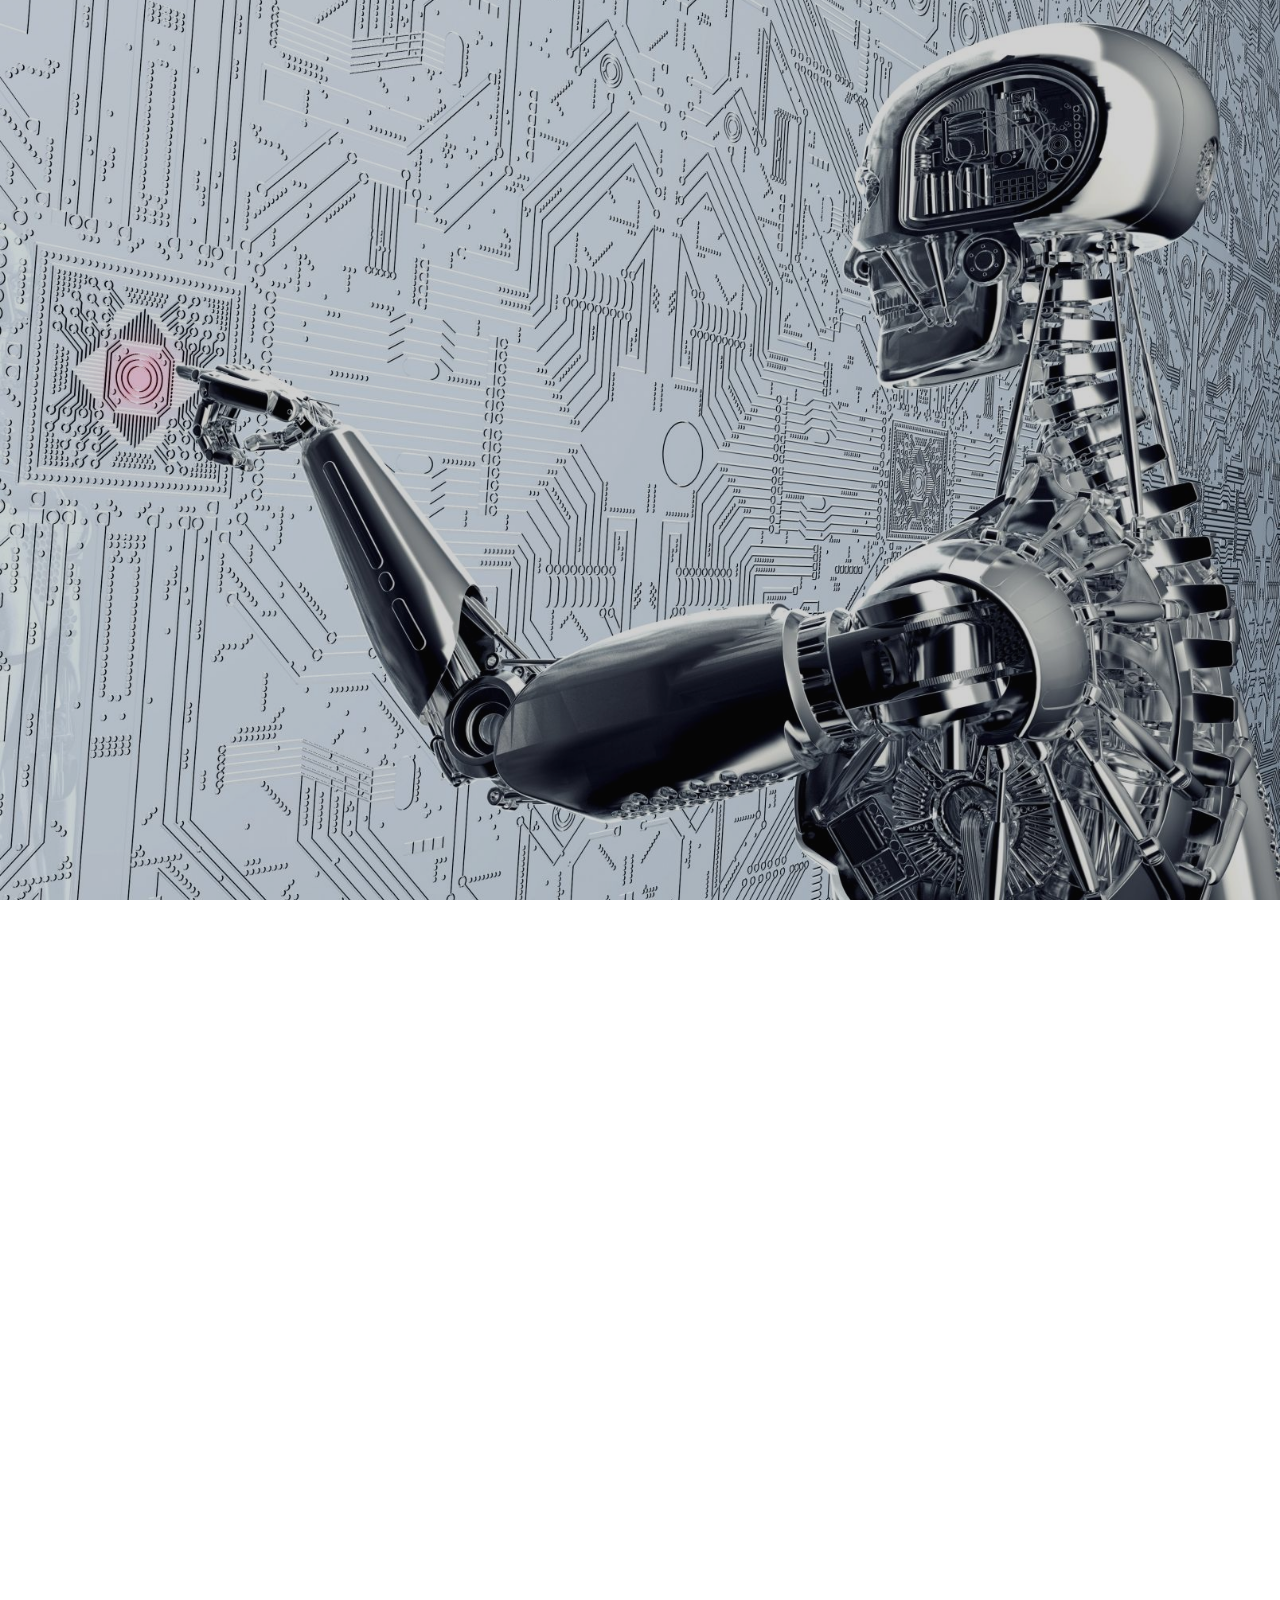
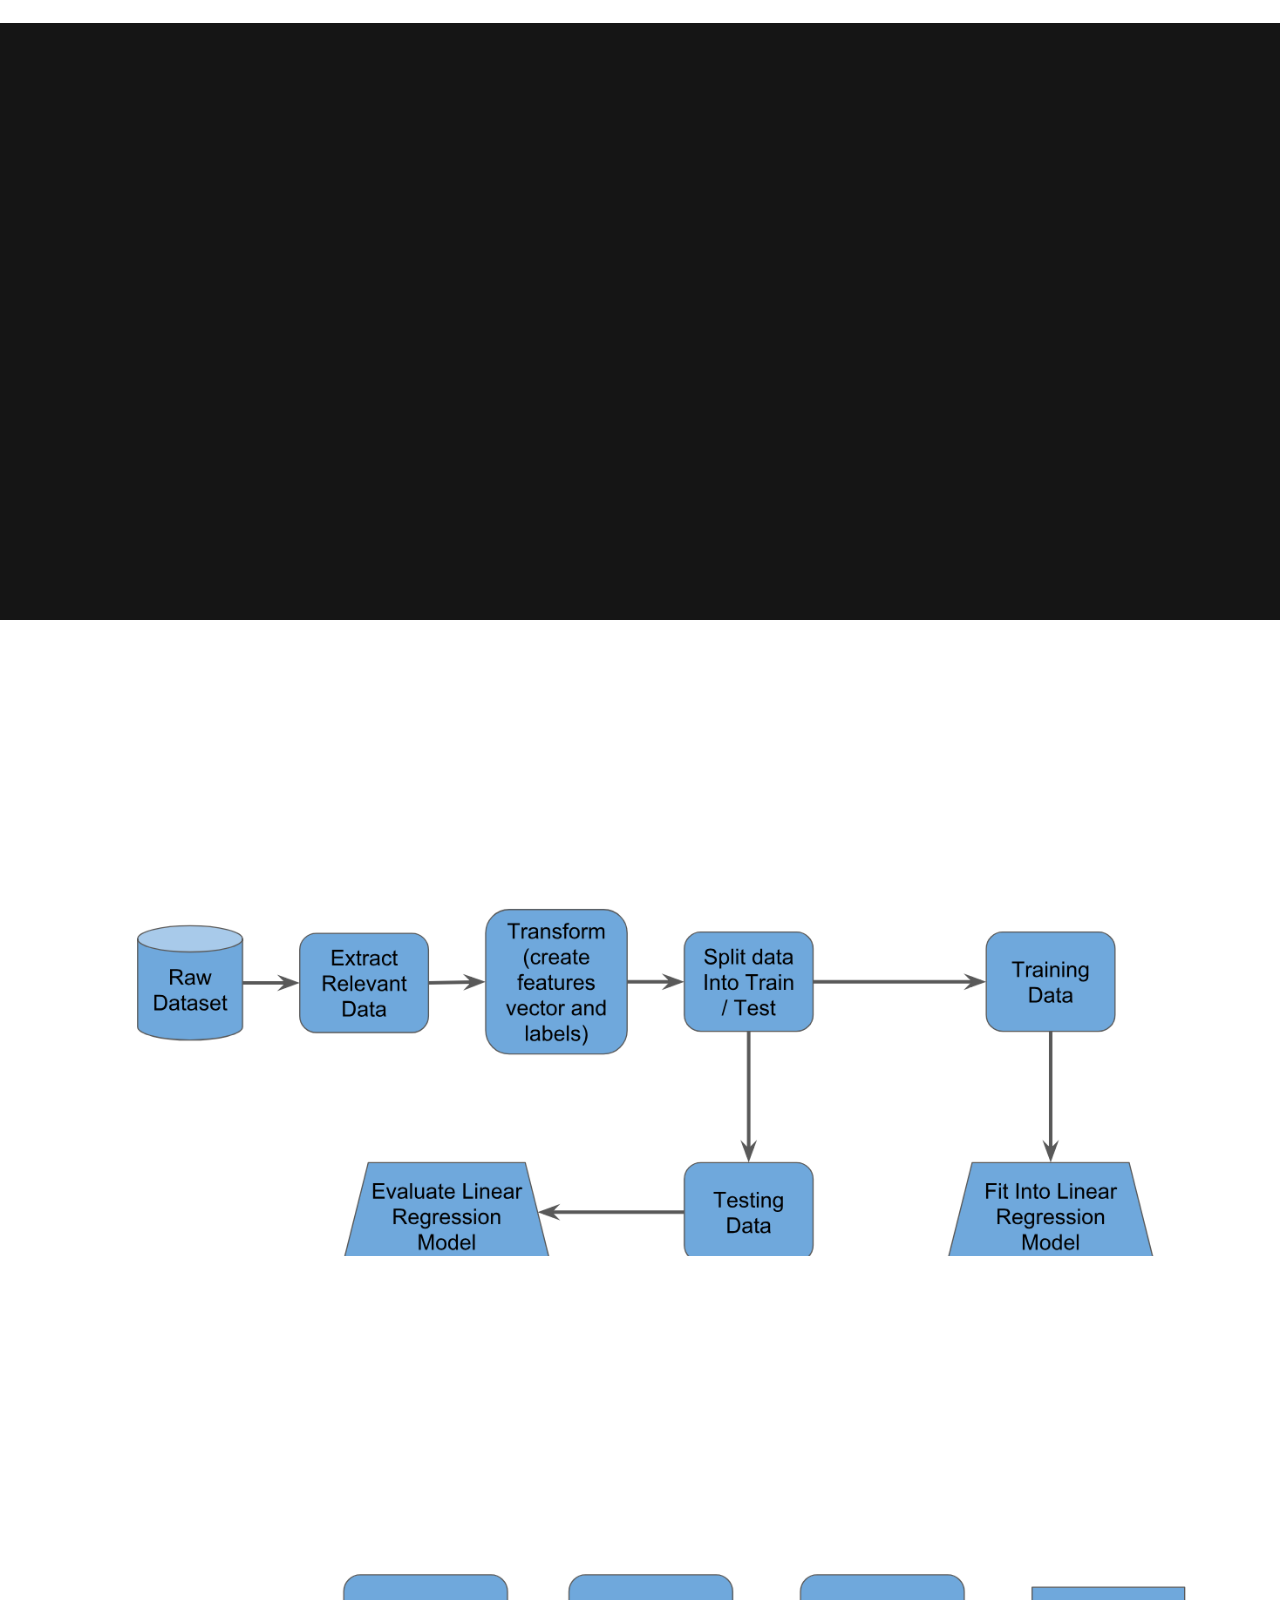
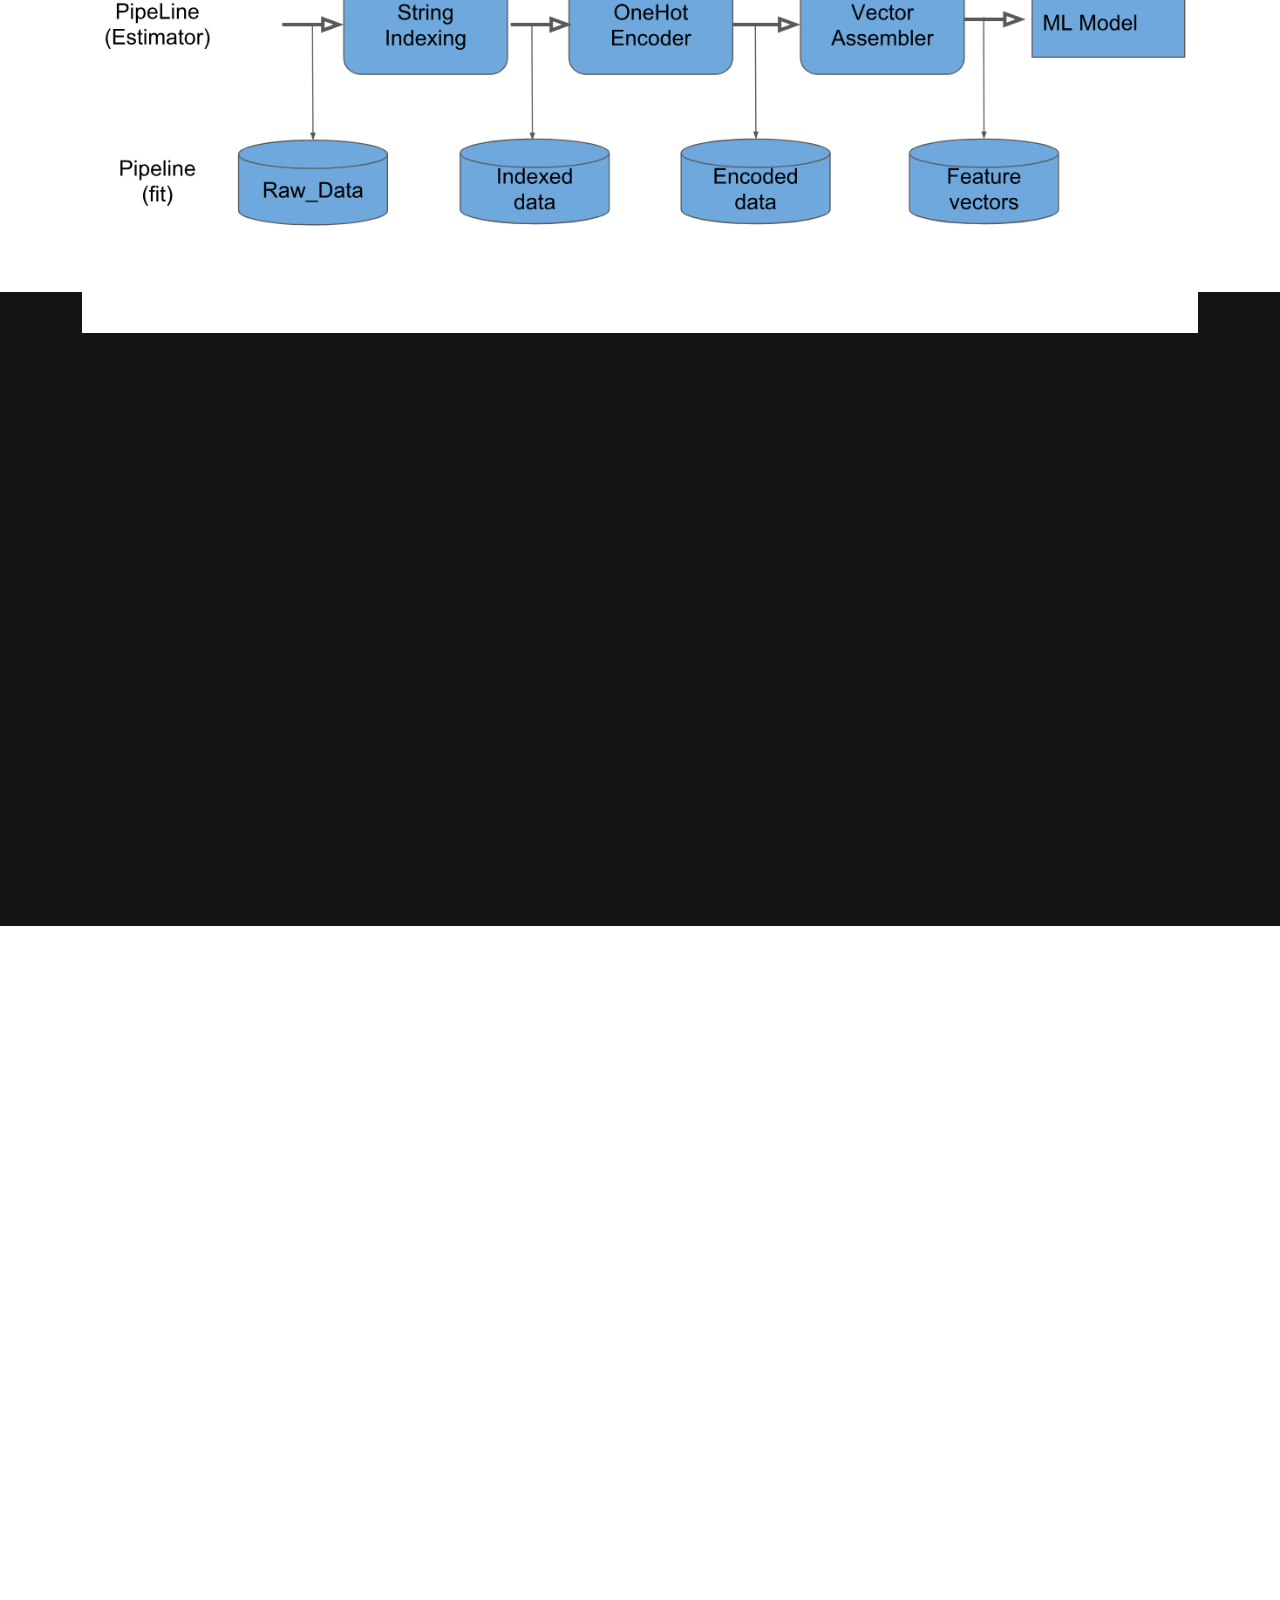
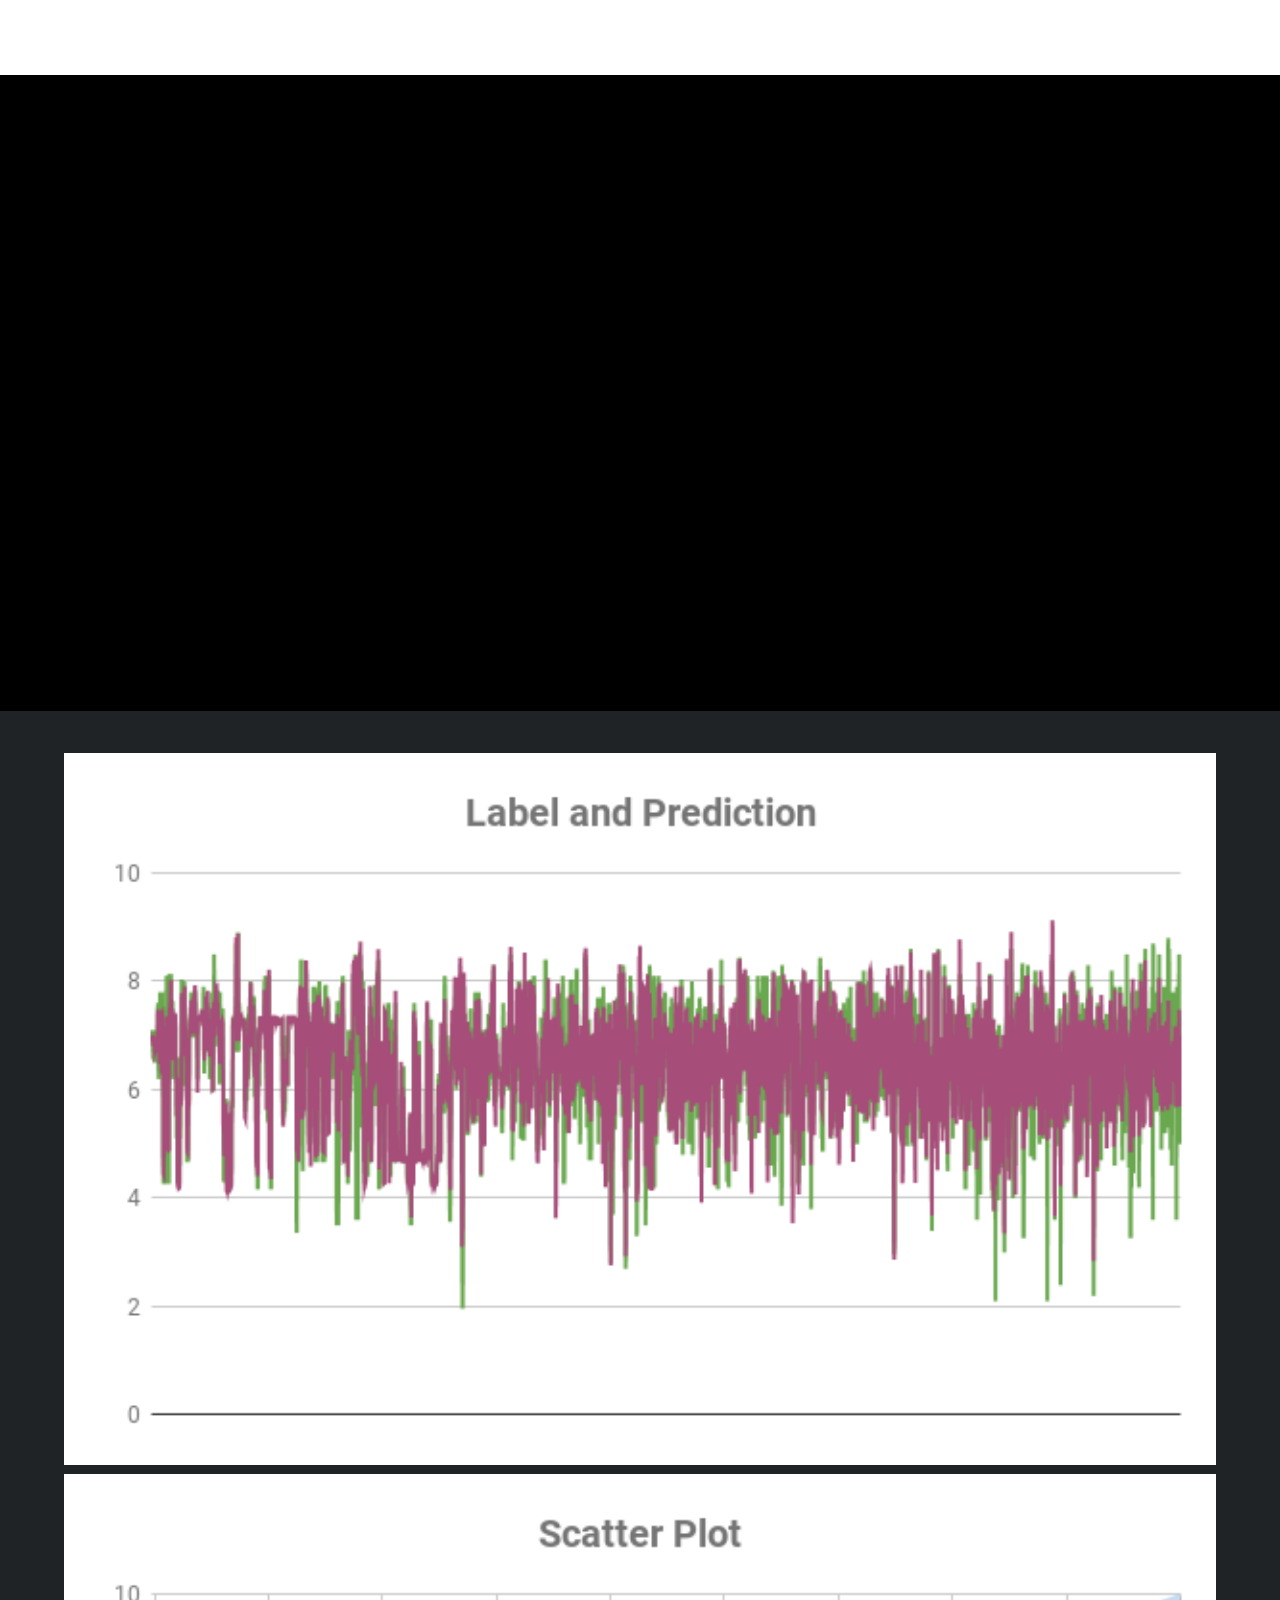
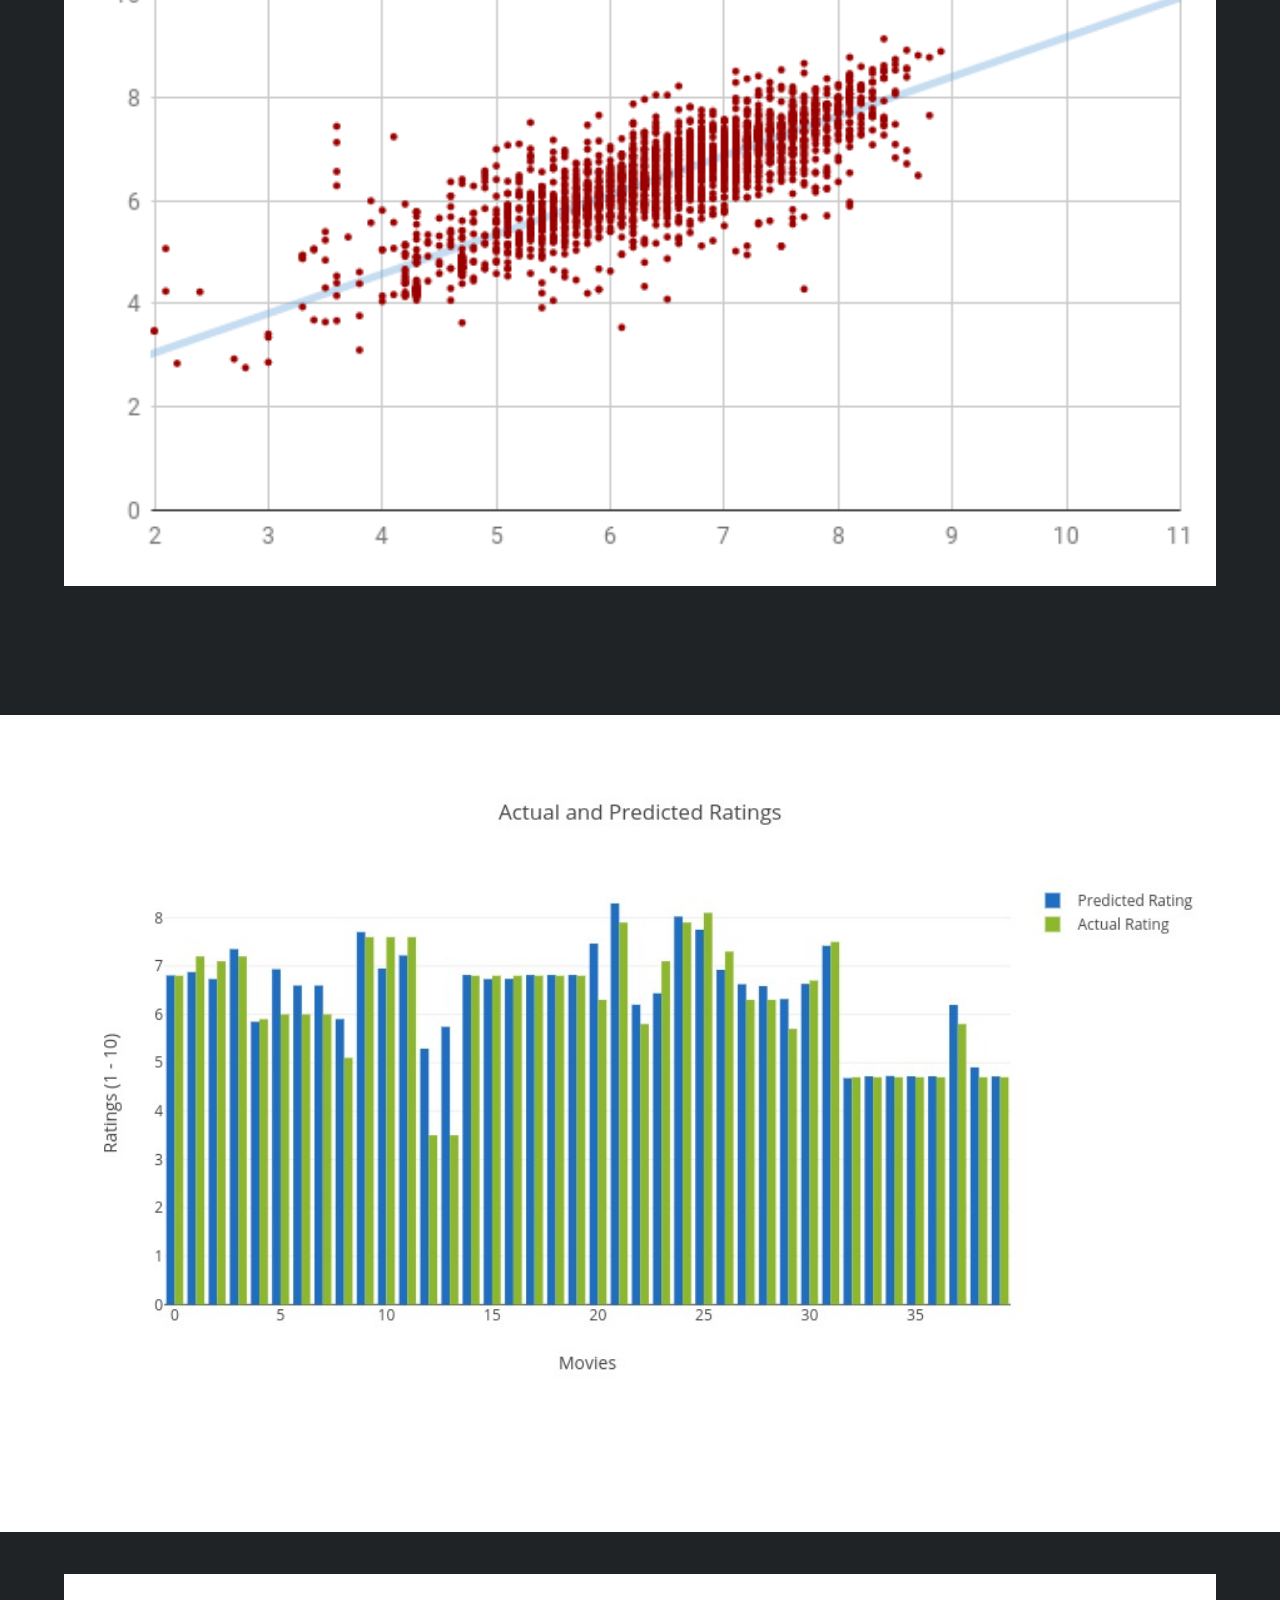
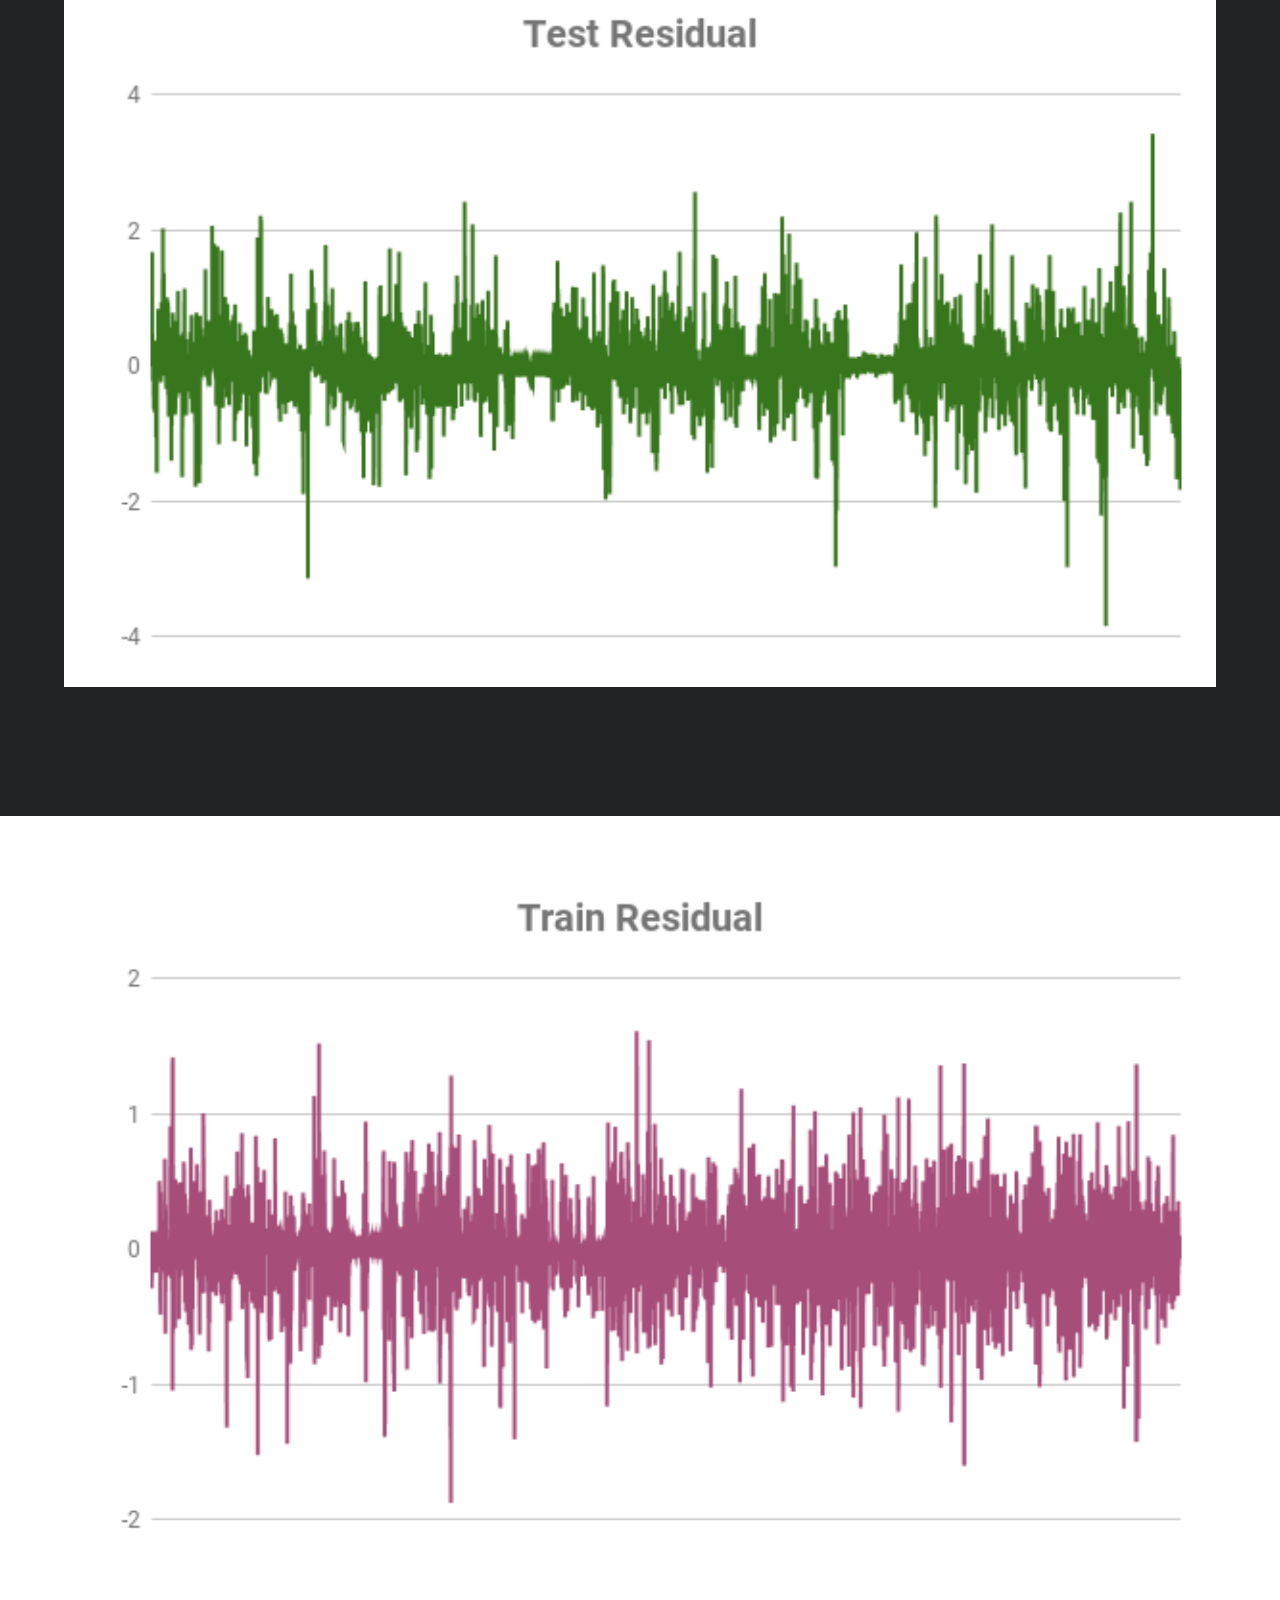
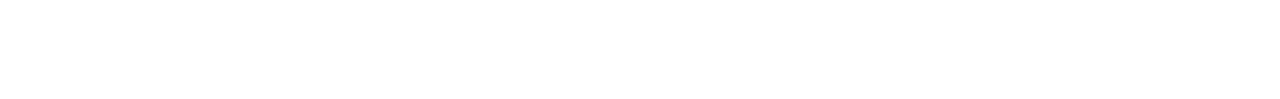
==== commit ebf42d01: "Add files via upload" ====
--- a/machine learning.html
+++ b/machine learning.html
@@ -5,7 +5,7 @@
    <!--- basic page needs
    ================================================== -->
    <meta charset="utf-8">
-	<title>MRPM</title>
+	<title>Machine Learning</title>
 	<meta name="description" content="">  
 	<meta name="author" content="">
 
@@ -58,6 +58,42 @@
     </div> <!-- end home-content-table -->
    </section> <!-- end home -->
 
+<!-- Movie Rating Prediction (using spark ML)
+   ================================================== -->
+   <section id="about">
+    <div class="row about-wrap">
+      <div class="col-full">
+        <div class="about-profile-bg"></div>
+        <div class="intro">
+          <h3 class="animate-this">Movie Rating Prediction <br>(using spark-ML)</h3>
+          <p  class="lead animate-this">
+            We built a Machine Learning model to predict the average rating of a movie based on some key features: <br>
+              Director name <br>
+              Writer Name<br>
+              Run Time of the Movie<br>
+              Genre of the Movie<br>
+              Year of Release<br>
+            </p>
+        </div>   
+      </div> <!-- end col-full  -->
+    </div> <!-- end about-wrap  -->
+   </section> <!-- end about -->
+
+<!-- Why Linear Regression Model ?
+   ================================================== -->
+   <section id="contact">
+    <div class="overlay"></div>
+    <div class="row narrow section-intro with-bottom-sep animate-this">
+      <div class="col-twelve">
+        <h3 class="animate-this" style="color: white; font-size: 30px">Why Linear Regression Model ?</h3>
+        <p  class="lead">
+            It is a well known model for machine learning and gives simple representations. <br>
+            Gives a Linear relationship between a dependent variable and one or more independent variables. <br>
+            A scatter plot of our features and label shows that there is a close relationship between two variables. <br>
+      </div> 
+    </div> <!-- end section-intro -->
+  </section> <!-- end contact -->
+
 <!-- Architecture
    ================================================== -->
    <section id="ML Architecture">
@@ -78,6 +114,45 @@
         <img src="images/ML pipeline.png" alt="Pipeline" style="width:90%;height:90%;">
    </section> <!-- end about -->
  </section>
+
+<!-- Model Summary
+   ================================================== -->
+   <section id="contact">
+    <div class="overlay"></div>
+    <div class="row narrow section-intro with-bottom-sep animate-this">
+      <div class="col-twelve">
+        <h3 class="animate-this" style="color: white; font-size: 30px">Model Summary</h3>
+        <p  class="lead">
+            Mean Squared Error : 0.051903 <br>
+            Mean Absolute Error: 0.135875 <br>
+            Root Mean Squared Error : 0.227823 <br>
+            r2: 0.955105 <br>
+            Degree Of Freedom : 2261.000000 <br>
+            Intercept: 6.53804863727 <br>
+            numIterations: 101 <br>
+      </div> 
+    </div> <!-- end section-intro -->
+  </section> <!-- end contact -->
+
+<!-- Summary Interpretation
+   ================================================== -->
+   <section id="about">
+    <div class="row about-wrap">
+      <div class="col-full">
+        <div class="about-profile-bg"></div>
+        <div class="intro">
+          <h3 class="animate-this">Summary Interpretation</h3>
+          <p  class="lead animate-this">
+            MAE (Mean Absolute Error) is a measure of difference between two continuous variables. <br>
+            MSE (Mean Squared Error) is a quality measure for the estimator. <br>
+            RMSE is a measure of the average deviation of the estimates from the observed values (closer to zero is better). <br>
+            r2 (R-squared) is a statistical measure of how close the data are to the fitted regression line. <br>
+            DOF (Degree Of Freedom) is the number of independent pieces of information that go into the estimate of a parameter. <br>
+            </p>
+        </div>   
+      </div> <!-- end col-full  -->
+    </div> <!-- end about-wrap  -->
+   </section> <!-- end about -->
 
 
   <!-- about
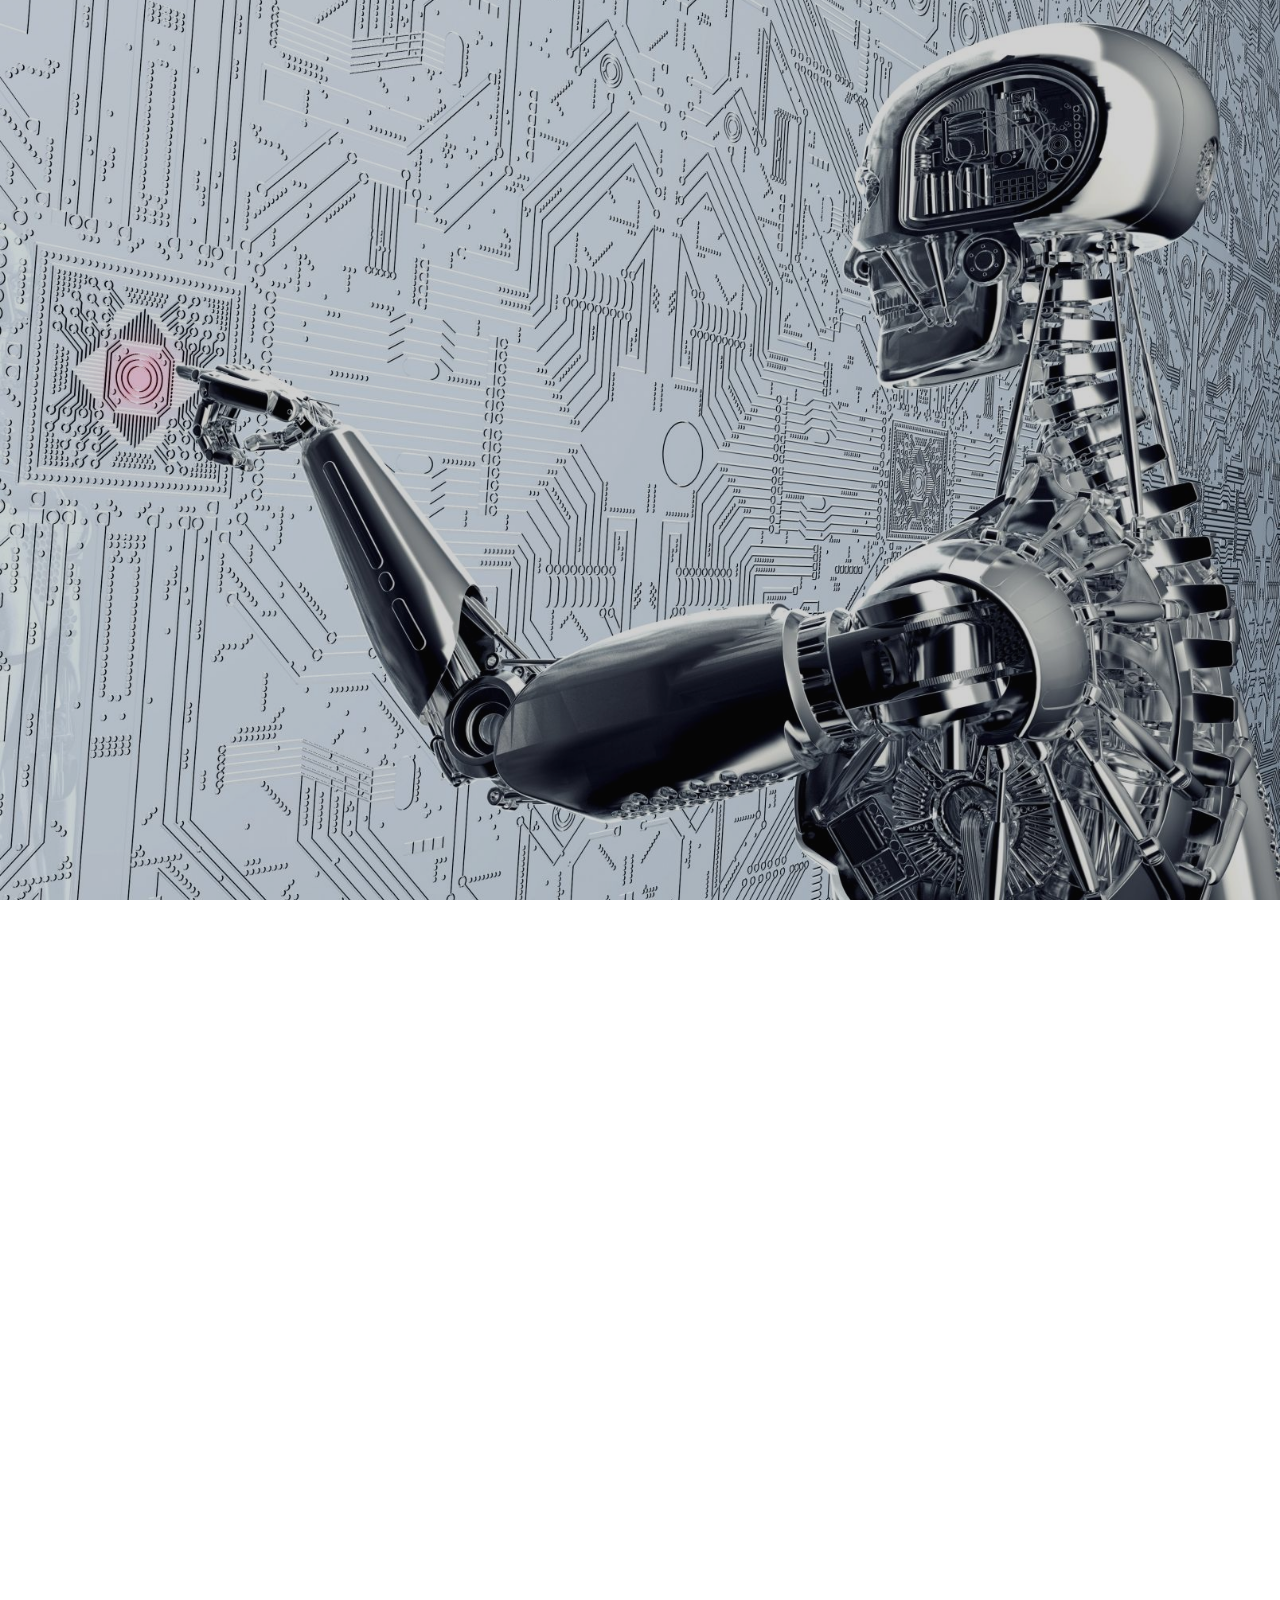
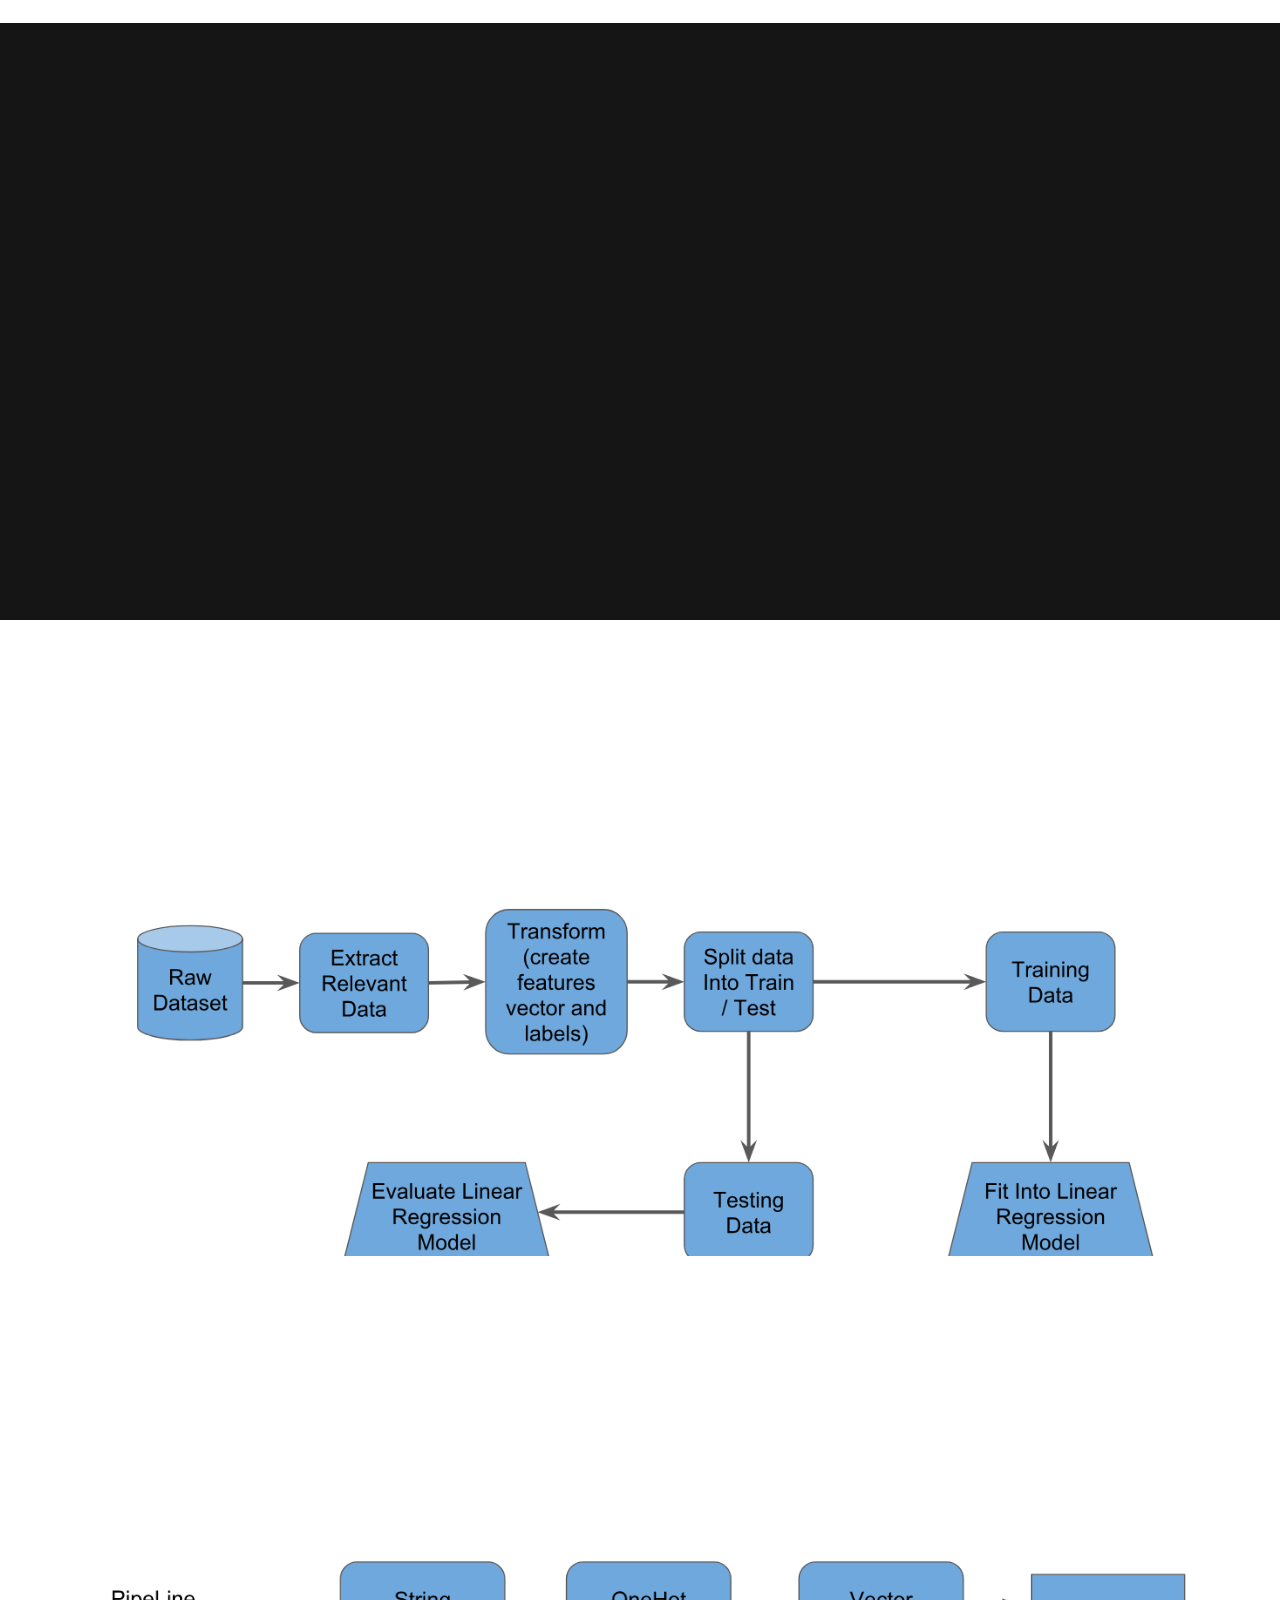
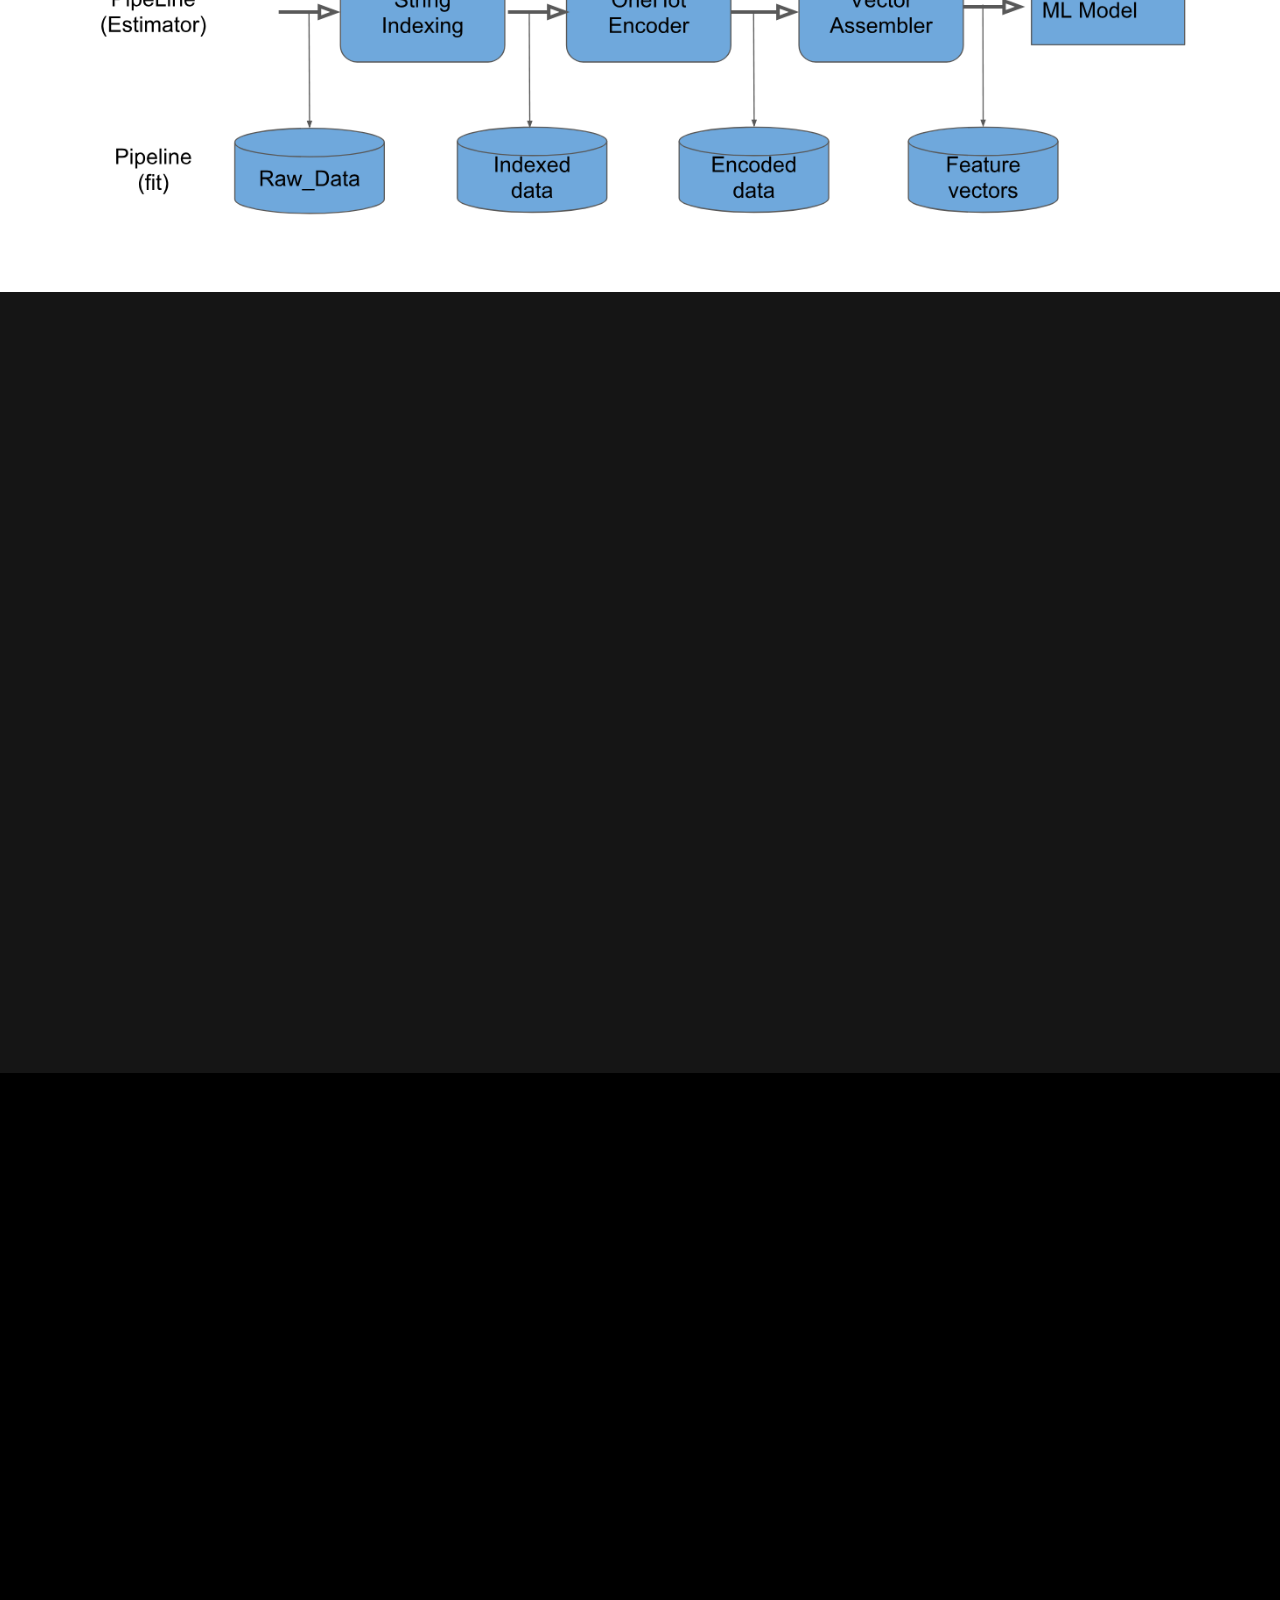
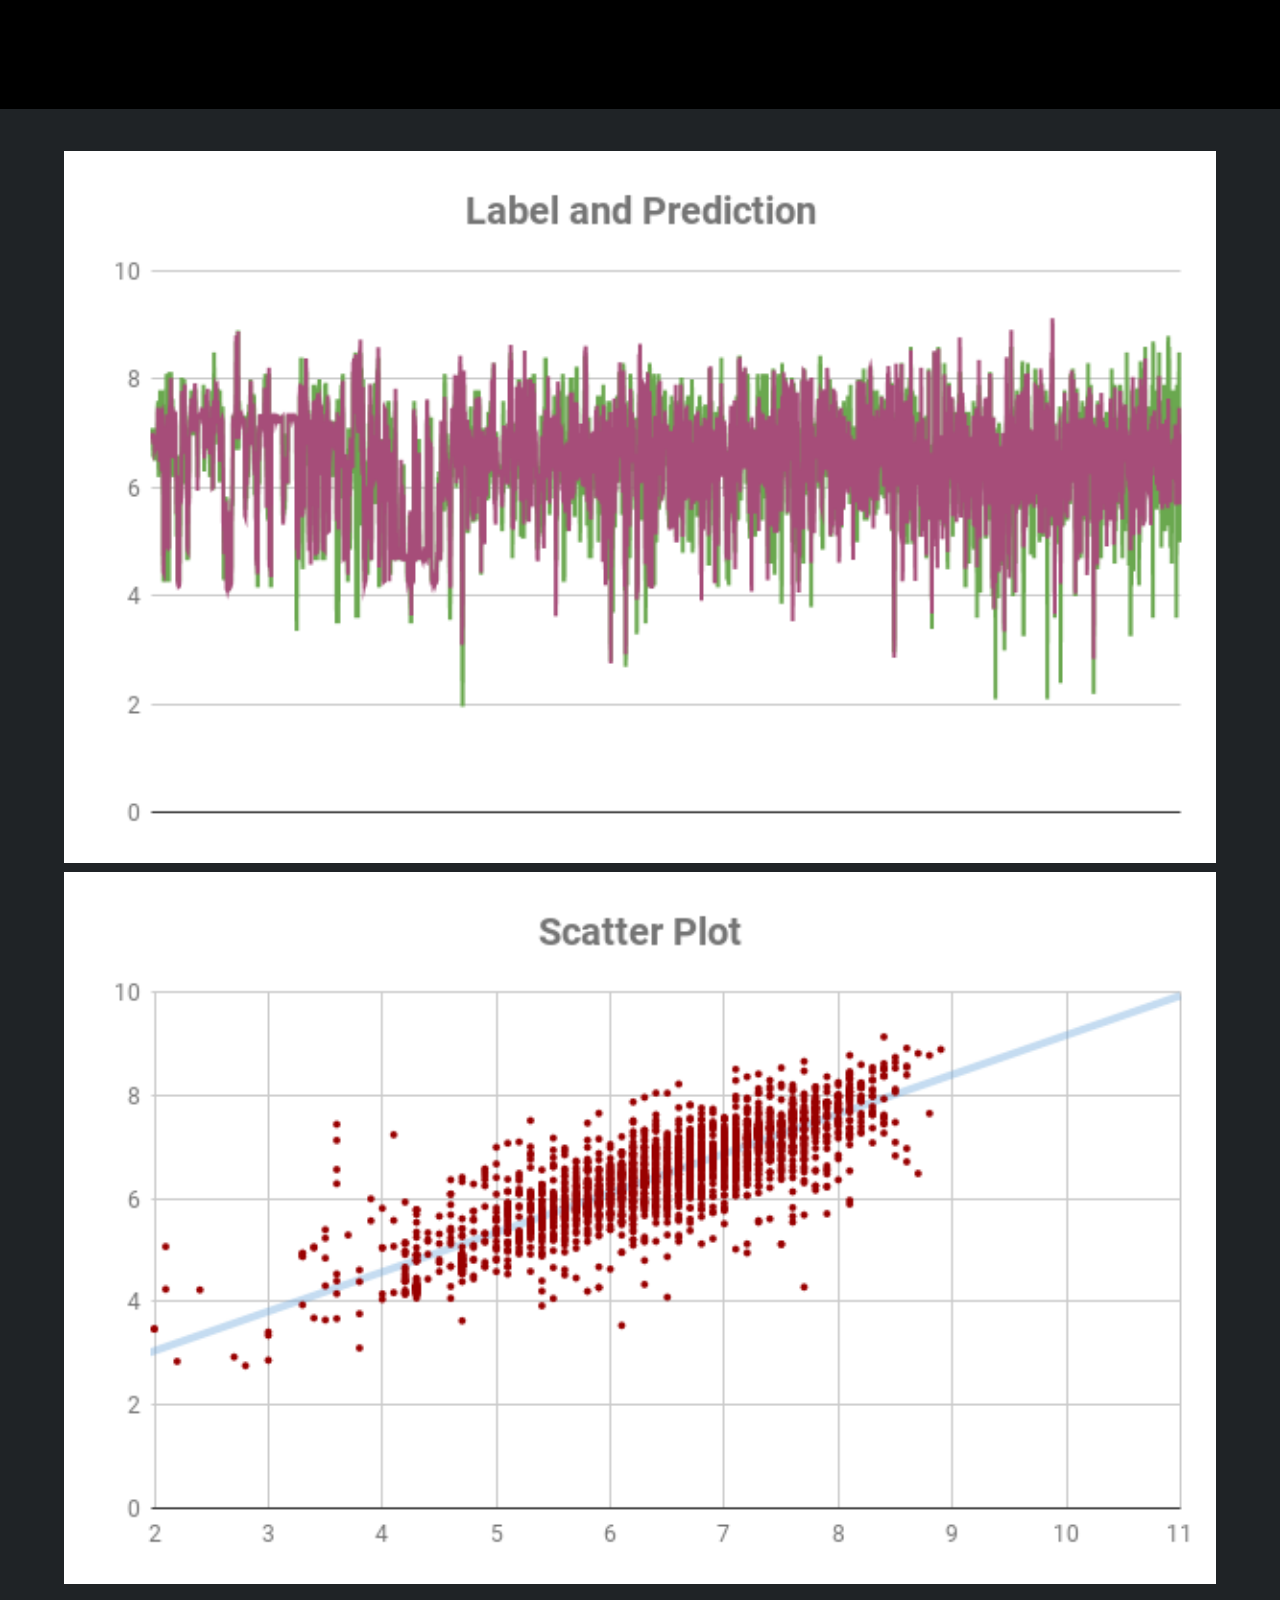
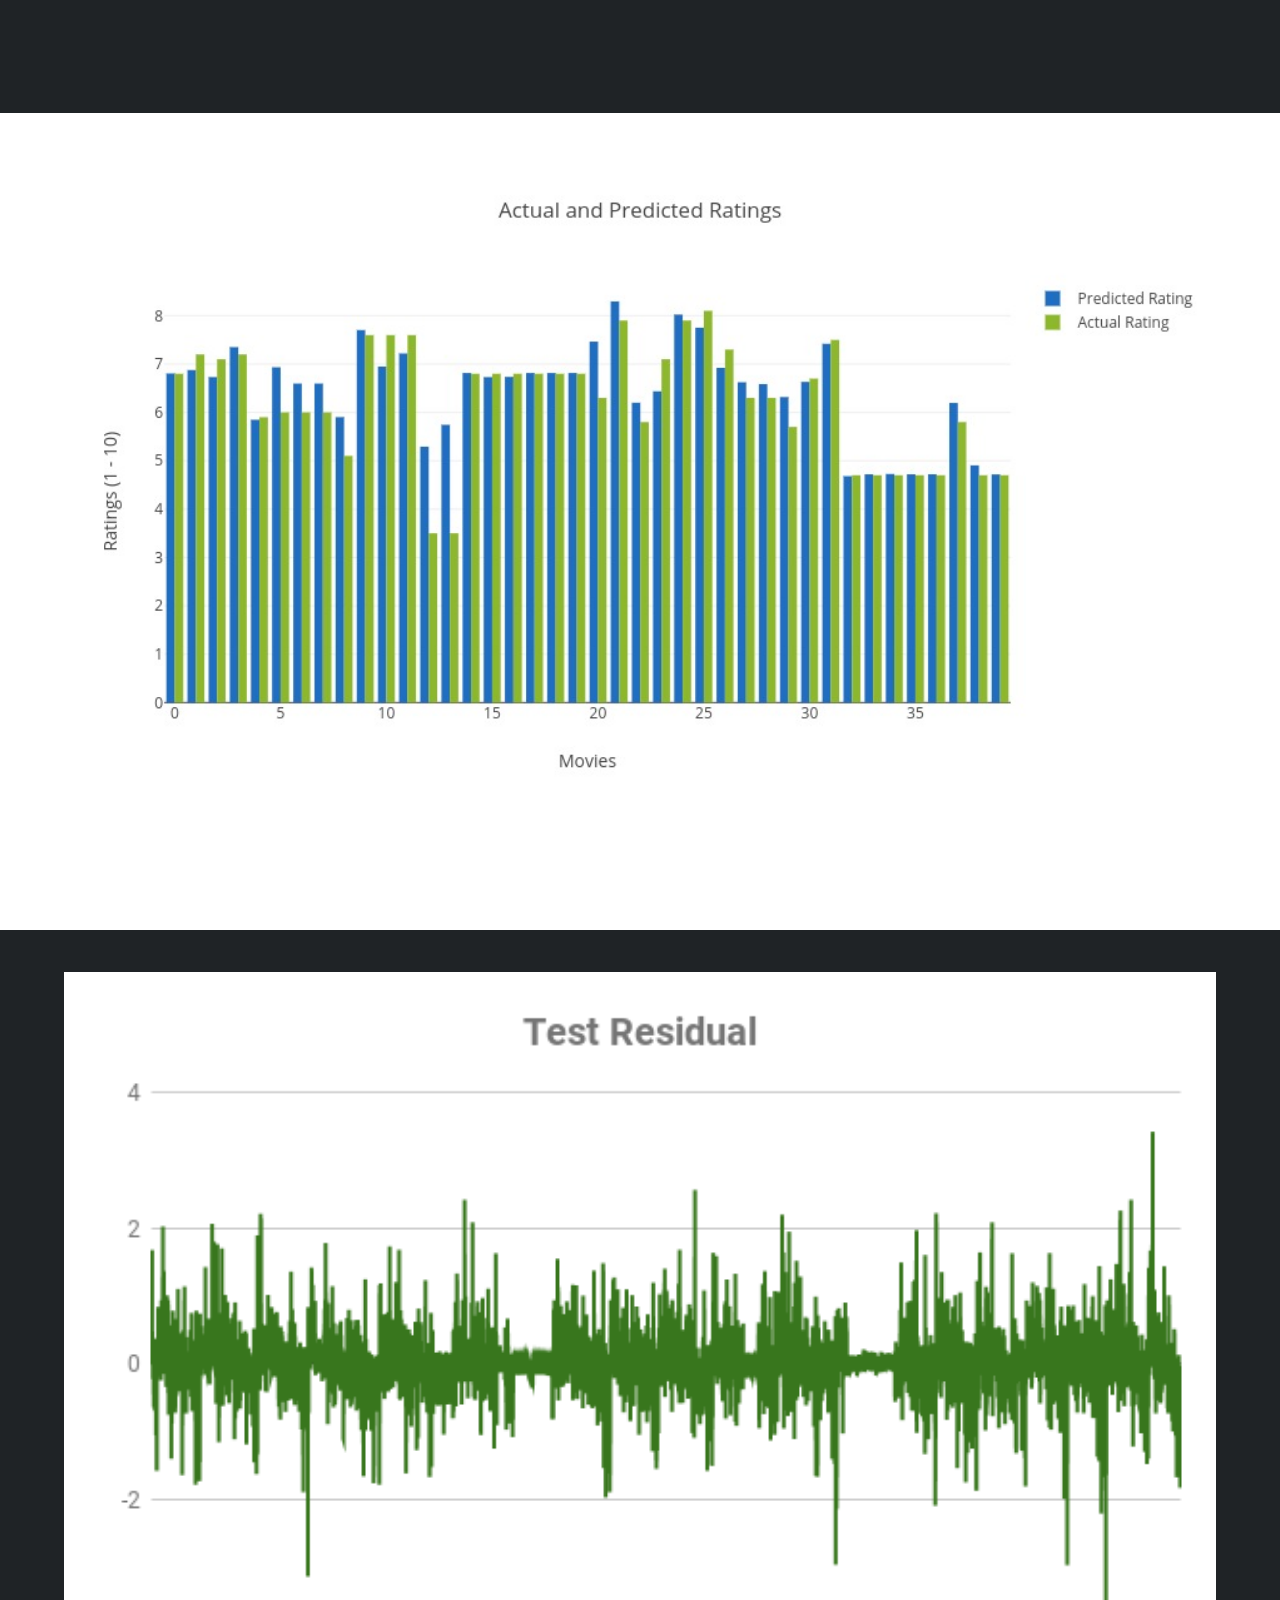
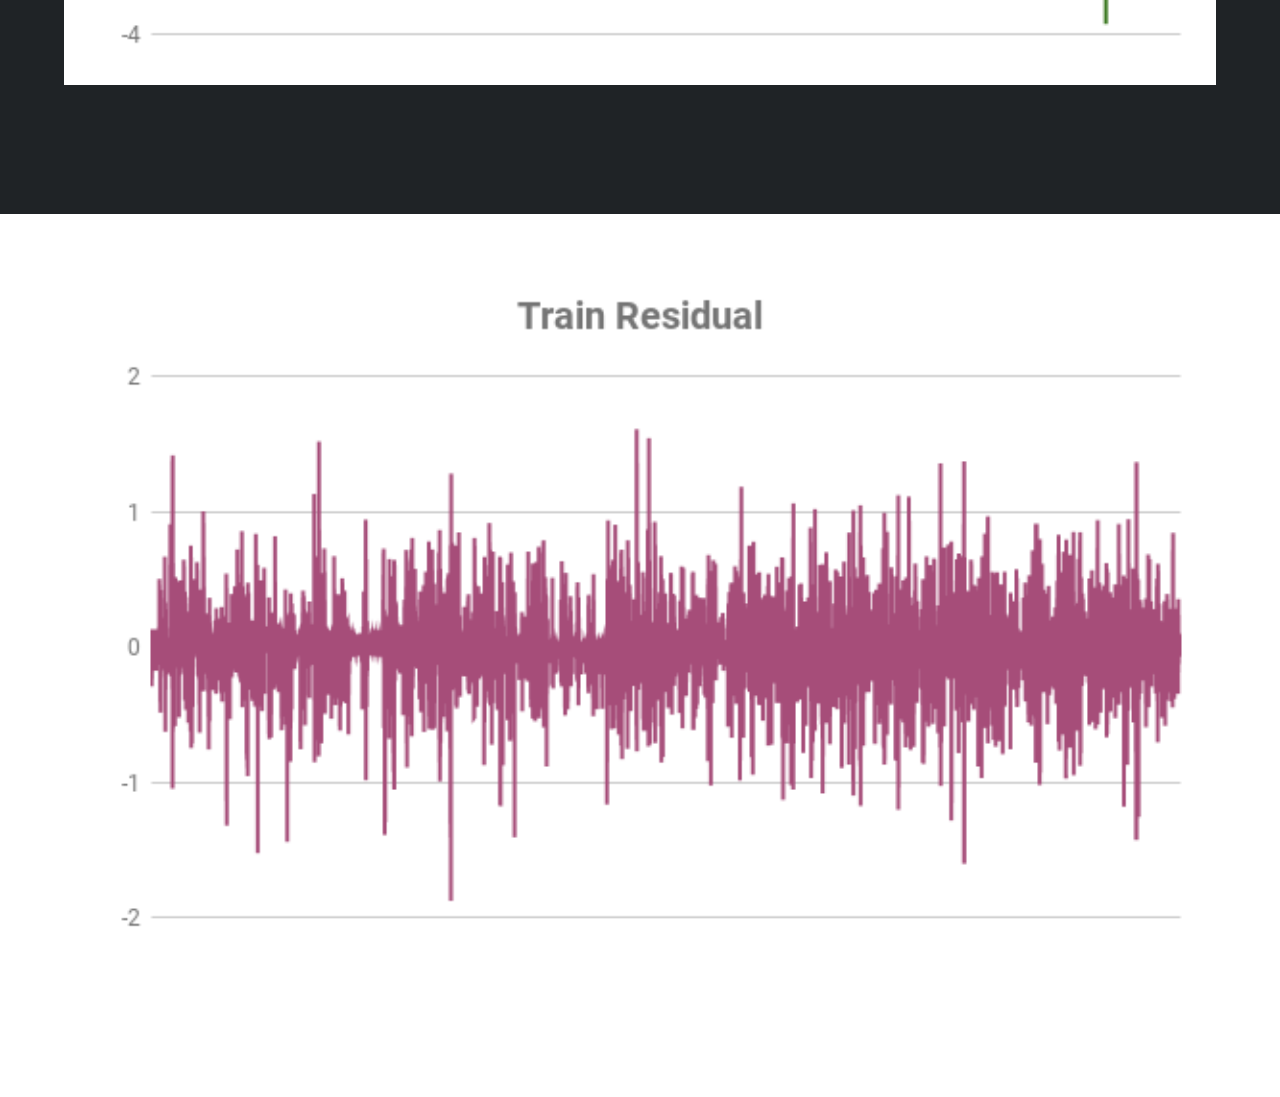
==== commit 5c8af773: "Add files via upload" ====
--- a/machine learning.html
+++ b/machine learning.html
@@ -123,36 +123,17 @@
       <div class="col-twelve">
         <h3 class="animate-this" style="color: white; font-size: 30px">Model Summary</h3>
         <p  class="lead">
-            Mean Squared Error : 0.051903 <br>
-            Mean Absolute Error: 0.135875 <br>
-            Root Mean Squared Error : 0.227823 <br>
-            r2: 0.955105 <br>
-            Degree Of Freedom : 2261.000000 <br>
+            MAE (Mean Absolute Error) is a measure of difference between two continuous variables : .051903 <br>
+            MSE (Mean Squared Error) is a quality measure for the estimator : 0.135875<br>
+            RMSE is a measure of the average deviation of the estimates from the observed values (closer to zero is better) : 0.227823 <br>
+            r2 (R-squared) is a statistical measure of how close the data are to the fitted regression line : 0.955105 <br>
+            DOF (Degree Of Freedom) is the number of independent pieces of information that go into the estimate of a parameter : 2261.000000 <br>
             Intercept: 6.53804863727 <br>
             numIterations: 101 <br>
       </div> 
     </div> <!-- end section-intro -->
   </section> <!-- end contact -->
 
-<!-- Summary Interpretation
-   ================================================== -->
-   <section id="about">
-    <div class="row about-wrap">
-      <div class="col-full">
-        <div class="about-profile-bg"></div>
-        <div class="intro">
-          <h3 class="animate-this">Summary Interpretation</h3>
-          <p  class="lead animate-this">
-            MAE (Mean Absolute Error) is a measure of difference between two continuous variables. <br>
-            MSE (Mean Squared Error) is a quality measure for the estimator. <br>
-            RMSE is a measure of the average deviation of the estimates from the observed values (closer to zero is better). <br>
-            r2 (R-squared) is a statistical measure of how close the data are to the fitted regression line. <br>
-            DOF (Degree Of Freedom) is the number of independent pieces of information that go into the estimate of a parameter. <br>
-            </p>
-        </div>   
-      </div> <!-- end col-full  -->
-    </div> <!-- end about-wrap  -->
-   </section> <!-- end about -->
 
 
   <!-- about
